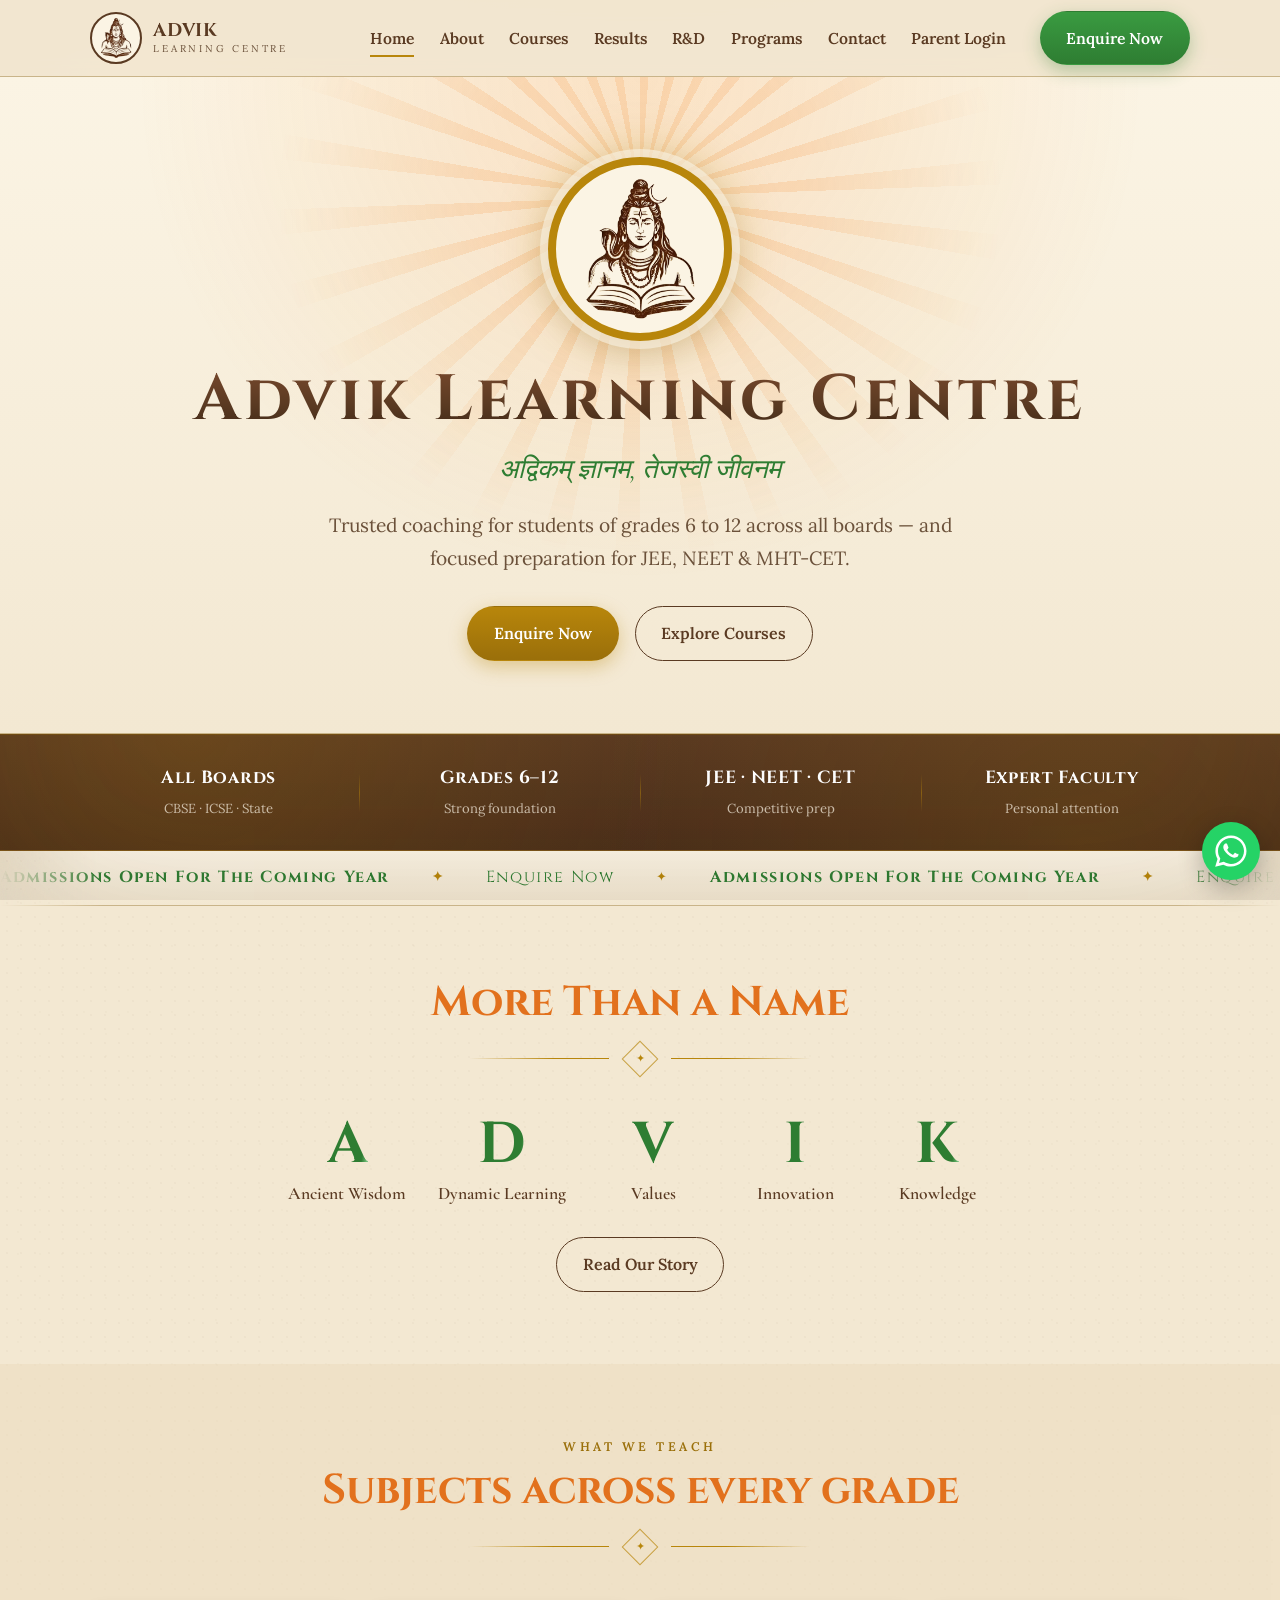
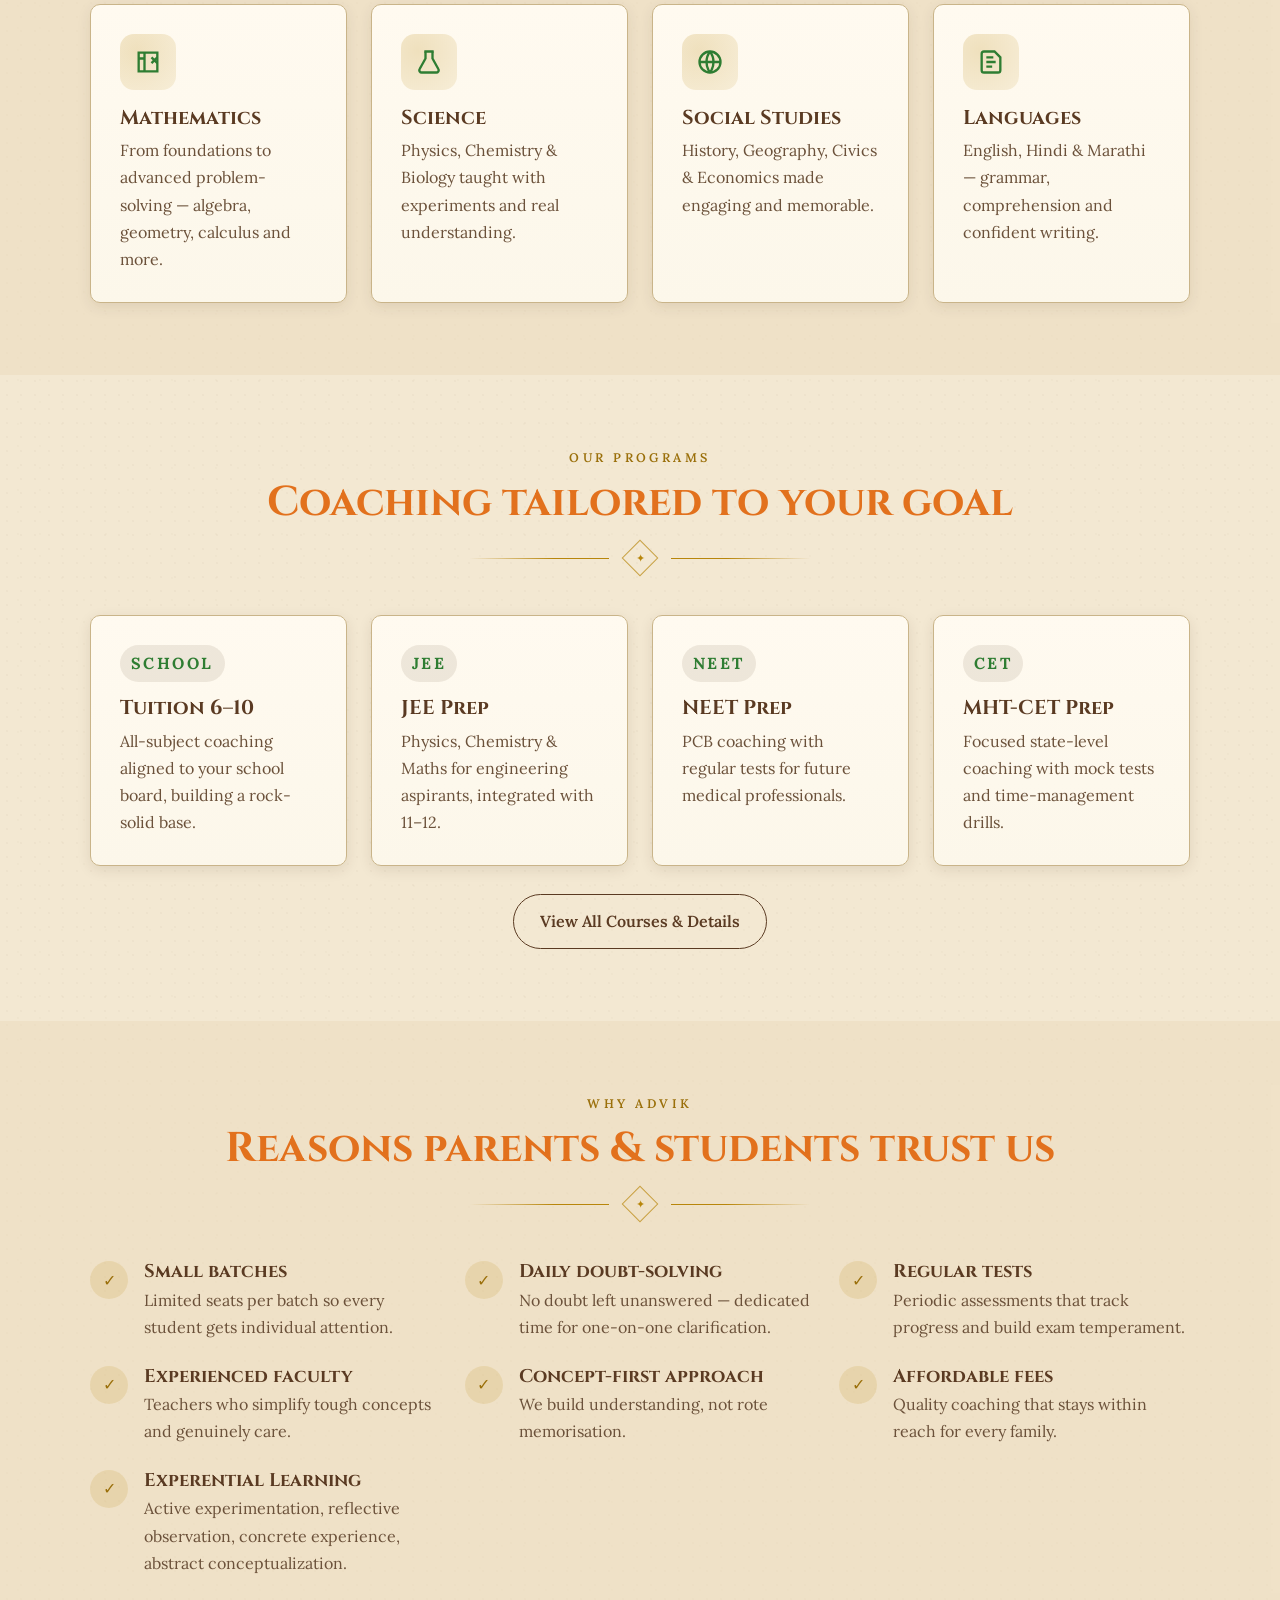
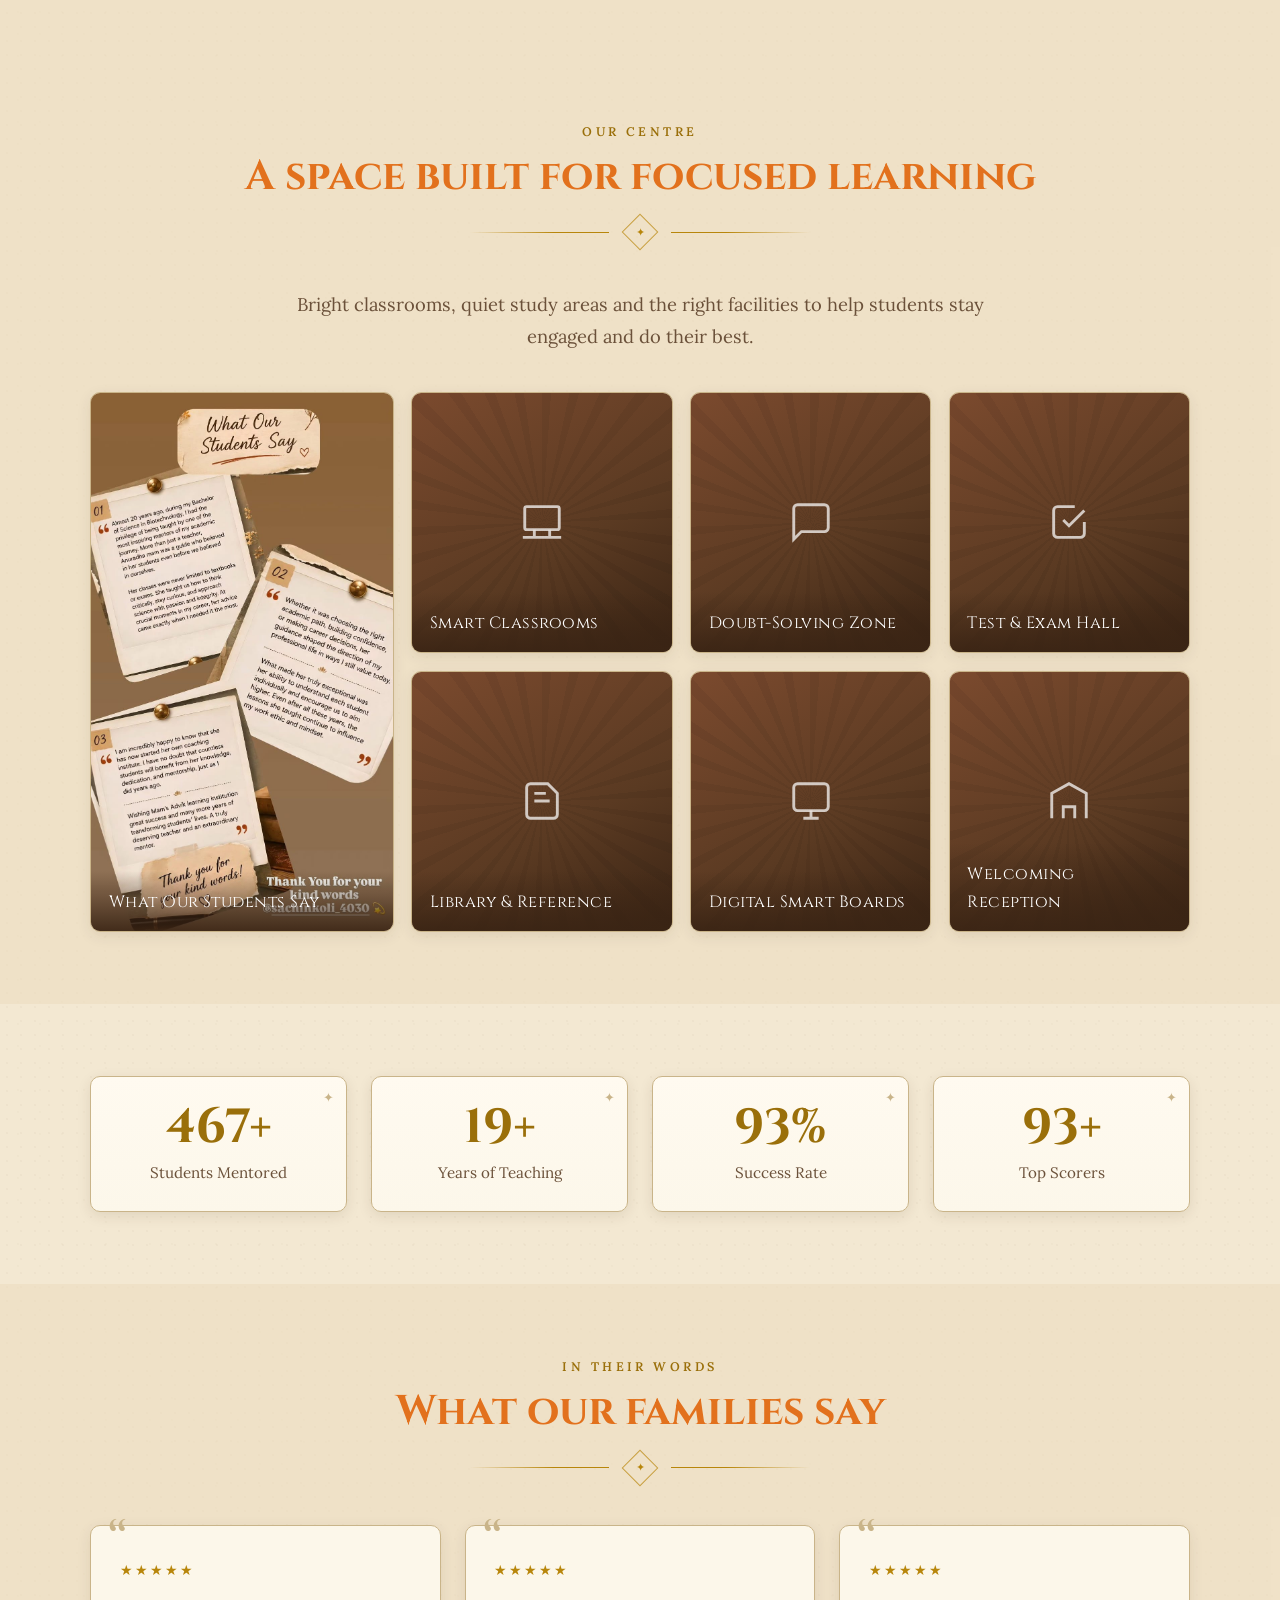
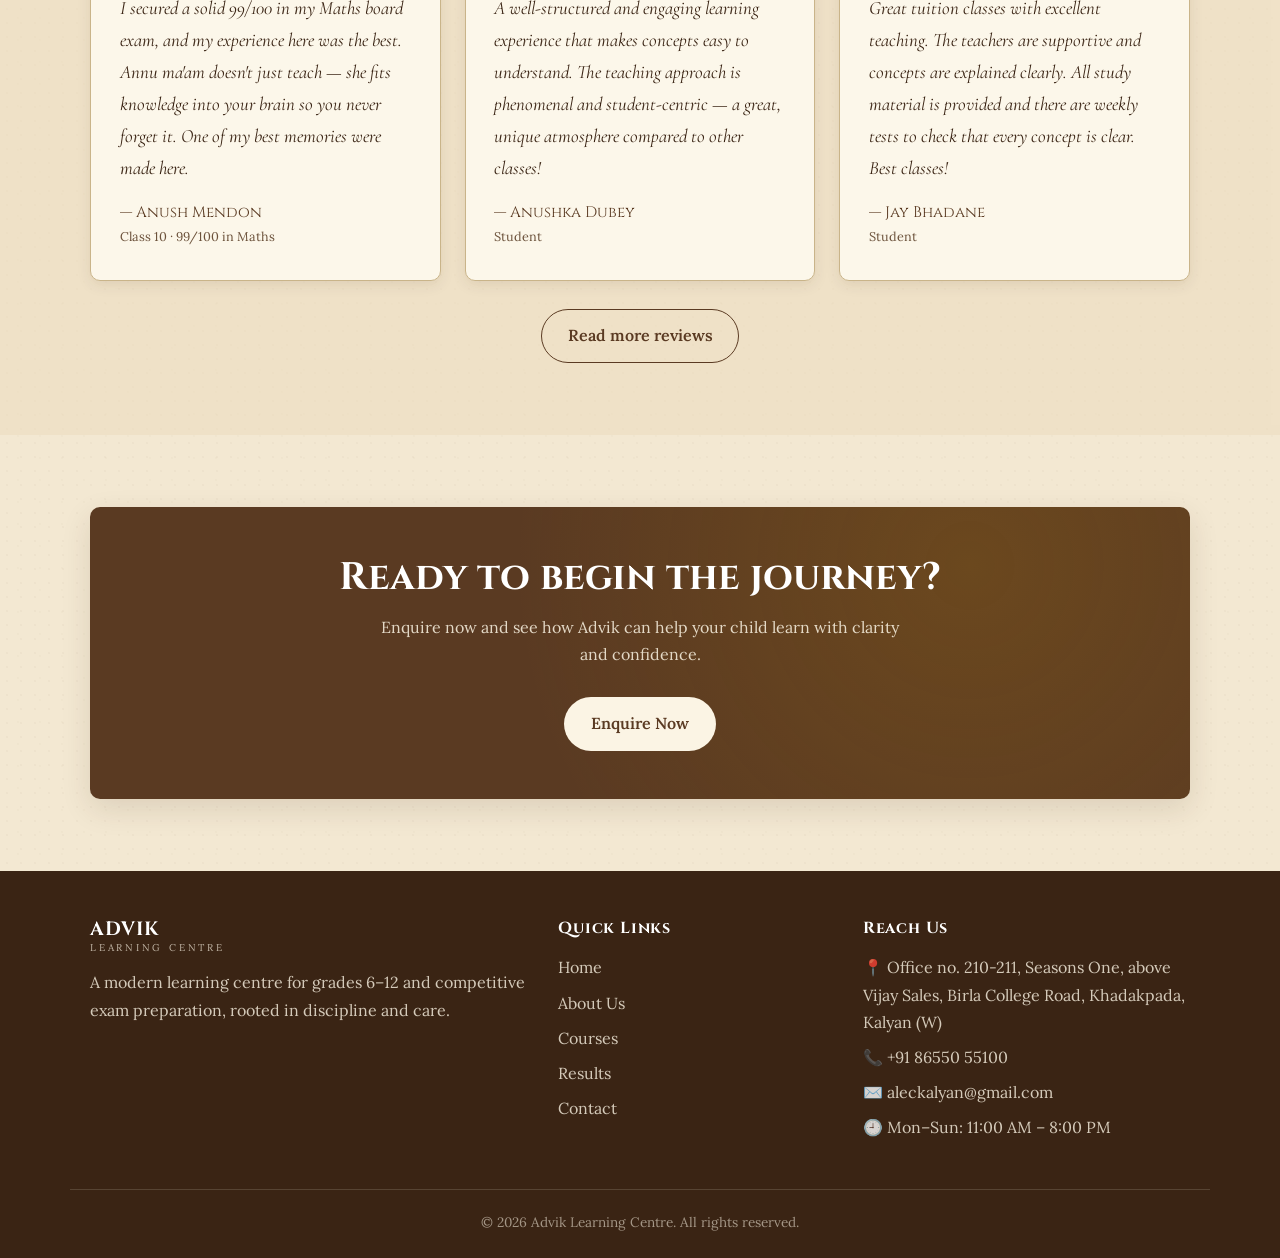
==== index.html @ 46c5c748 "Home gallery: 9:16 student card + two squares; single-column square stack on mobile" ====
<!DOCTYPE html>
<html lang="en">
<head>
  <meta charset="UTF-8" />
  <meta name="viewport" content="width=device-width, initial-scale=1.0" />
  <title>Advik Learning Centre — Coaching for 6th–12th, JEE, NEET &amp; CET | Kalyan West</title>
  <meta name="description" content="Advik Learning Centre, Khadakpada, Kalyan West — expert coaching for grades 6 to 12 across all boards in Maths, Science, SST &amp; Languages, plus JEE, NEET and MHT-CET preparation." />
  <meta name="theme-color" content="#3a2414" />

  <!-- Open Graph -->
  <meta property="og:title" content="Advik Learning Centre — Kalyan West" />
  <meta property="og:description" content="Coaching for 6th–12th (all boards) and JEE | NEET | CET in Khadakpada, Kalyan West." />
  <meta property="og:type" content="website" />
  <meta property="og:image" content="assets/advik-logo.png" />

  <link rel="icon" href="assets/advik-logo.png" />
  <link rel="preconnect" href="https://fonts.googleapis.com" />
  <link rel="preconnect" href="https://fonts.gstatic.com" crossorigin />
  <link href="https://fonts.googleapis.com/css2?family=Cinzel:wght@500;600;700&family=Cormorant+Garamond:ital,wght@0,500;0,600;1,500&family=Lora:ital,wght@0,400;0,500;0,600;1,400&display=swap" rel="stylesheet" />
  <link rel="stylesheet" href="css/styles.css" />
</head>
<body>

  <!-- ============ Header ============ -->
  <header class="site-header">
    <div class="container nav">
      <a class="brand" href="index.html">
        <img src="assets/advik-logo.png" alt="Advik Learning Centre logo" />
        <span class="brand-text">
          <strong>ADVIK</strong>
          <small>Learning Centre</small>
        </span>
      </a>
      <button class="nav-toggle" aria-label="Toggle menu" aria-expanded="false">
        <svg viewBox="0 0 24 24" fill="none" stroke="currentColor" stroke-width="2"><path d="M3 6h18M3 12h18M3 18h18"/></svg>
      </button>
      <nav class="nav-links">
        <a href="index.html" class="active">Home</a>
        <a href="about.html">About</a>
        <a href="courses.html">Courses</a>
        <a href="results.html">Results</a>
        <a href="rnd.html">R&amp;D</a>
        <a href="programs.html">Programs</a>
        <a href="contact.html">Contact</a>
        <a href="parent-login.html">Parent Login</a>
        <a class="btn btn--primary nav-cta" href="contact.html">Enquire Now</a>
      </nav>
    </div>
  </header>

  <!-- ============ Hero ============ -->
  <section class="hero">
    <div class="container">
      <img class="hero-logo" src="assets/advik-logo.png" alt="Advik Learning Centre" />
      <h1>Advik Learning Centre</h1>
      <p class="sanskrit">अद्विकम् ज्ञानम, तेजस्वी जीवनम</p>
      <p class="tagline">Trusted coaching for students of grades 6 to 12 across all boards — and focused preparation for JEE, NEET &amp; MHT-CET.</p>
      <div class="hero-actions">
        <a class="btn btn--primary" href="https://wa.me/+918655055100">Enquire Now</a>
        <a class="btn btn--ghost" href="courses.html">Explore Courses</a>
      </div>
    </div>
  </section>

  <!-- ============ Highlights bar ============ -->
  <div class="highlights">
    <div class="container">
      <div class="highlight"><strong>All Boards</strong><small>CBSE · ICSE · State</small></div>
      <div class="highlight"><strong>Grades 6–12</strong><small>Strong foundation</small></div>
      <div class="highlight"><strong>JEE · NEET · CET</strong><small>Competitive prep</small></div>
      <div class="highlight"><strong>Expert Faculty</strong><small>Personal attention</small></div>
    </div>
  </div>

  <!-- ============ Offerings ribbon ============ -->
  <a class="marquee-link" href="https://wa.me/918655055100" target="_blank" rel="noopener" aria-label="Admissions open for the coming year — enquire on WhatsApp">
  <div class="marquee" aria-hidden="true">
    <div class="marquee-track">
      <span style="color: #2e7d32; font-weight: 700;">Admissions Open For The Coming Year</span><span style="color: #2e7d32;">Enquire Now</span>
      <span style="color: #2e7d32; font-weight: 700;">Admissions Open For The Coming Year</span><span style="color: #2e7d32;">Enquire Now</span>
      <span style="color: #2e7d32; font-weight: 700;">Admissions Open For The Coming Year</span><span style="color: #2e7d32;">Enquire Now</span>
      <span style="color: #2e7d32; font-weight: 700;">Admissions Open For The Coming Year</span><span style="color: #2e7d32;">Enquire Now</span>

    </div>
  </div>
  </a>

  <!-- ============ About snippet ============ -->
  <section class="section">
    <div class="container" style="max-width: 820px; text-align:center;">
      <!-- <span class="section-kicker">More Than a Name</span> -->
      <h2 class="section-title">More Than a Name</h2>
      <div class="ornament"><span>✦</span></div>
      <div class="advik-acronym">
        <div class="advik-item"><span class="advik-letter">A</span><span class="advik-word">Ancient Wisdom</span></div>
        <div class="advik-item"><span class="advik-letter">D</span><span class="advik-word">Dynamic Learning</span></div>
        <div class="advik-item"><span class="advik-letter">V</span><span class="advik-word">Values</span></div>
        <div class="advik-item"><span class="advik-letter">I</span><span class="advik-word">Innovation</span></div>
        <div class="advik-item"><span class="advik-letter">K</span><span class="advik-word">Knowledge</span></div>
      </div>
      <div class="mt-3"><a class="btn btn--ghost" href="about.html">Read Our Story</a></div>
    </div>
  </section>

  <!-- ============ Subjects ============ -->
  <section class="section section--tint">
    <div class="container">
      <span class="section-kicker">What We Teach</span>
      <h2 class="section-title">Subjects across every grade</h2>
      <div class="ornament"><span>✦</span></div>
      <div class="grid grid-4">
        <div class="card">
          <div class="icon"><svg viewBox="0 0 24 24" fill="none" stroke="currentColor" stroke-width="2"><path d="M4 4h16v16H4z"/><path d="M9 4v16M4 9h5M15 8l5 5M15 13l5-5"/></svg></div>
          <h3>Mathematics</h3>
          <p>From foundations to advanced problem-solving — algebra, geometry, calculus and more.</p>
        </div>
        <div class="card">
          <div class="icon"><svg viewBox="0 0 24 24" fill="none" stroke="currentColor" stroke-width="2"><path d="M9 3v6l-5 9a2 2 0 0 0 2 3h12a2 2 0 0 0 2-3l-5-9V3"/><path d="M8 3h8"/></svg></div>
          <h3>Science</h3>
          <p>Physics, Chemistry &amp; Biology taught with experiments and real understanding.</p>
        </div>
        <div class="card">
          <div class="icon"><svg viewBox="0 0 24 24" fill="none" stroke="currentColor" stroke-width="2"><circle cx="12" cy="12" r="9"/><path d="M3 12h18M12 3a15 15 0 0 1 0 18M12 3a15 15 0 0 0 0 18"/></svg></div>
          <h3>Social Studies</h3>
          <p>History, Geography, Civics &amp; Economics made engaging and memorable.</p>
        </div>
        <div class="card">
          <div class="icon"><svg viewBox="0 0 24 24" fill="none" stroke="currentColor" stroke-width="2"><path d="M4 19V5a2 2 0 0 1 2-2h9l5 5v11a2 2 0 0 1-2 2H6a2 2 0 0 1-2-2z"/><path d="M8 8h6M8 12h8M8 16h5"/></svg></div>
          <h3>Languages</h3>
          <p>English, Hindi &amp; Marathi — grammar, comprehension and confident writing.</p>
        </div>
      </div>
    </div>
  </section>

  <!-- ============ Programs ============ -->
  <section class="section">
    <div class="container">
      <span class="section-kicker">Our Programs</span>
      <h2 class="section-title">Coaching tailored to your goal</h2>
      <div class="ornament"><span>✦</span></div>
      <div class="grid grid-4">
        <div class="card course-card">
          <span class="tag">School</span>
          <h3>Tuition 6–10</h3>
          <p>All-subject coaching aligned to your school board, building a rock-solid base.</p>
        </div>
        <div class="card course-card">
          <span class="tag">JEE</span>
          <h3>JEE Prep</h3>
          <p>Physics, Chemistry &amp; Maths for engineering aspirants, integrated with 11–12.</p>
        </div>
        <div class="card course-card">
          <span class="tag">NEET</span>
          <h3>NEET Prep</h3>
          <p>PCB coaching with regular tests for future medical professionals.</p>
        </div>
        <div class="card course-card">
          <span class="tag">CET</span>
          <h3>MHT-CET Prep</h3>
          <p>Focused state-level coaching with mock tests and time-management drills.</p>
        </div>
      </div>
      <div class="text-center mt-3"><a class="btn btn--ghost" href="courses.html">View All Courses &amp; Details</a></div>
    </div>
  </section>

  <!-- ============ Why choose us ============ -->
  <section class="section section--tint">
    <div class="container">
      <span class="section-kicker">Why Advik</span>
      <h2 class="section-title">Reasons parents &amp; students trust us</h2>
      <div class="ornament"><span>✦</span></div>
      <div class="grid grid-3">
        <div class="feature">
          <span class="tick">✓</span>
          <div><h3>Small batches</h3><p>Limited seats per batch so every student gets individual attention.</p></div>
        </div>
        <div class="feature">
          <span class="tick">✓</span>
          <div><h3>Daily doubt-solving</h3><p>No doubt left unanswered — dedicated time for one-on-one clarification.</p></div>
        </div>
        <div class="feature">
          <span class="tick">✓</span>
          <div><h3>Regular tests</h3><p>Periodic assessments that track progress and build exam temperament.</p></div>
        </div>
        <div class="feature">
          <span class="tick">✓</span>
          <div><h3>Experienced faculty</h3><p>Teachers who simplify tough concepts and genuinely care.</p></div>
        </div>
        <div class="feature">
          <span class="tick">✓</span>
          <div><h3>Concept-first approach</h3><p>We build understanding, not rote memorisation.</p></div>
        </div>
        <div class="feature">
          <span class="tick">✓</span>
          <div><h3>Affordable fees</h3><p>Quality coaching that stays within reach for every family.</p></div>
        </div>
        <div class="feature">
          <span class="tick">✓</span>
          <div><h3>Experential Learning</h3><p>Active experimentation, reflective observation, concrete experience, abstract conceptualization.</p></div>
        </div>
      </div>
    </div>
  </section>


  <!-- ============ Facilities gallery ============ -->
  <section class="section section--tint">
    <div class="container">
      <span class="section-kicker">Our Centre</span>
      <h2 class="section-title">A space built for focused learning</h2>
      <div class="ornament"><span>✦</span></div>
      <p class="lead text-center" style="max-width:720px; margin:0 auto 2.5rem;">Bright classrooms, quiet study areas and the right facilities to help students stay engaged and do their best.</p>

      <div class="gallery">
        <div class="gallery-item gallery-feature">
          <img src="assets/studentsays.jpeg" alt="What our students say about Advik Learning Centre" />
          <span class="gallery-cap">What Our Students Say</span>
        </div>
        <div class="gallery-item gallery-square">
          <div class="gallery-ph"><svg viewBox="0 0 24 24" fill="none" stroke="currentColor" stroke-width="1.5"><rect x="3" y="4" width="18" height="12" rx="1"/><path d="M2 20h20M8 16v4M16 16v4"/></svg></div>
          <span class="gallery-cap">Smart Classrooms</span>
        </div>
        <div class="gallery-item gallery-square">
          <div class="gallery-ph"><svg viewBox="0 0 24 24" fill="none" stroke="currentColor" stroke-width="1.5"><path d="M4 19V5a2 2 0 0 1 2-2h9l5 5v11a2 2 0 0 1-2 2H6a2 2 0 0 1-2-2z"/><path d="M8 8h6M8 12h8"/></svg></div>
          <span class="gallery-cap">Library &amp; Reference</span>
        </div>
        <div class="gallery-rest">
          <div class="gallery-item">
            <div class="gallery-ph"><svg viewBox="0 0 24 24" fill="none" stroke="currentColor" stroke-width="1.5"><path d="M21 15a2 2 0 0 1-2 2H7l-4 4V5a2 2 0 0 1 2-2h14a2 2 0 0 1 2 2z"/></svg></div>
            <span class="gallery-cap">Doubt-Solving Zone</span>
          </div>
          <div class="gallery-item">
            <div class="gallery-ph"><svg viewBox="0 0 24 24" fill="none" stroke="currentColor" stroke-width="1.5"><path d="M9 11l3 3 8-8"/><path d="M20 12v6a2 2 0 0 1-2 2H6a2 2 0 0 1-2-2V6a2 2 0 0 1 2-2h9"/></svg></div>
            <span class="gallery-cap">Test &amp; Exam Hall</span>
          </div>
          <div class="gallery-item">
            <div class="gallery-ph"><svg viewBox="0 0 24 24" fill="none" stroke="currentColor" stroke-width="1.5"><rect x="3" y="3" width="18" height="14" rx="2"/><path d="M8 21h8M12 17v4"/></svg></div>
            <span class="gallery-cap">Digital Smart Boards</span>
          </div>
          <div class="gallery-item">
            <div class="gallery-ph"><svg viewBox="0 0 24 24" fill="none" stroke="currentColor" stroke-width="1.5"><path d="M3 21V8l9-5 9 5v13"/><path d="M9 21v-6h6v6"/></svg></div>
            <span class="gallery-cap">Welcoming Reception</span>
          </div>
        </div>
      </div>
    </div>
  </section>

  <!-- ============ Stats ============ -->
  <section class="section">
    <div class="container">
      <div class="stats">
        <div class="stat"><div class="num" data-count="500" data-suffix="+">0</div><div class="label">Students Mentored</div></div>
        <div class="stat"><div class="num" data-count="20" data-suffix="+">0</div><div class="label">Years of Teaching</div></div>
        <div class="stat"><div class="num" data-count="100" data-suffix="%">0</div><div class="label">Success Rate</div></div>
        <div class="stat"><div class="num" data-count="100" data-suffix="+">0</div><div class="label">Top Scorers</div></div>
      </div>
    </div>
  </section>

  <!-- ============ Testimonials ============ -->
  <section class="section section--tint">
    <div class="container">
      <span class="section-kicker">In Their Words</span>
      <h2 class="section-title">What our families say</h2>
      <div class="ornament"><span>✦</span></div>
      <div class="grid grid-3">
        <div class="quote">
          <div class="stars">★★★★★</div>
          <p>I secured a solid 99/100 in my Maths board exam, and my experience here was the best. Annu ma'am doesn't just teach — she fits knowledge into your brain so you never forget it. One of my best memories were made here.</p>
          <div class="author">— Anush Mendon<small>Class 10 · 99/100 in Maths</small></div>
        </div>
        <div class="quote">
          <div class="stars">★★★★★</div>
          <p>A well-structured and engaging learning experience that makes concepts easy to understand. The teaching approach is phenomenal and student-centric — a great, unique atmosphere compared to other classes!</p>
          <div class="author">— Anushka Dubey<small>Student</small></div>
        </div>
        <div class="quote">
          <div class="stars">★★★★★</div>
          <p>Great tuition classes with excellent teaching. The teachers are supportive and concepts are explained clearly. All study material is provided and there are weekly tests to check that every concept is clear. Best classes!</p>
          <div class="author">— Jay Bhadane<small>Student</small></div>
        </div>
      </div>
      <div class="text-center mt-3"><a class="btn btn--ghost" href="results.html">Read more reviews</a></div>
    </div>
  </section>

  <!-- ============ CTA band ============ -->
  <section class="section">
    <div class="container">
      <div class="cta-band">
        <h2>Ready to begin the journey?</h2>
        <p>Enquire now and see how Advik can help your child learn with clarity and confidence.</p>
        <a class="btn btn--light" href="contact.html">Enquire Now</a>
      </div>
    </div>
  </section>

  <!-- ============ Footer ============ -->
  <footer class="site-footer">
    <div class="container footer-grid">
      <div>
        <div class="footer-brand">
          <strong>ADVIK</strong>
          <small>Learning Centre</small>
        </div>
        <p>A modern learning centre for grades 6–12 and competitive exam preparation, rooted in discipline and care.</p>
      </div>
      <div>
        <h4>Quick Links</h4>
        <ul class="footer-links">
          <li><a href="index.html">Home</a></li>
          <li><a href="about.html">About Us</a></li>
          <li><a href="courses.html">Courses</a></li>
          <li><a href="results.html">Results</a></li>
          <li><a href="contact.html">Contact</a></li>
        </ul>
      </div>
      <div>
        <h4>Reach Us</h4>
        <ul class="footer-links">
          <li>📍 Office no. 210-211, Seasons One, above Vijay Sales, Birla College Road, Khadakpada, Kalyan (W)</li>
          <li>📞 <a href="tel:+918655055100">+91 86550 55100</a></li>
          <li>✉️ <a href="mailto:aleckalyan@gmail.com">aleckalyan@gmail.com</a></li>
          <li>🕘 Mon–Sun: 11:00 AM – 8:00 PM</li>
        </ul>
      </div>
    </div>
    <div class="container footer-bottom">
      © <span data-year>2026</span> Advik Learning Centre. All rights reserved.
    </div>
  </footer>

  <!-- Floating WhatsApp -->
  <a class="wa-float" href="https://wa.me/918655055100" target="_blank" rel="noopener" aria-label="Chat on WhatsApp">
    <svg viewBox="0 0 32 32" fill="currentColor"><path d="M16 .4C7.4.4.4 7.4.4 16c0 2.8.7 5.5 2.1 7.9L.2 31.8l8.1-2.1c2.3 1.3 4.9 1.9 7.6 1.9 8.6 0 15.6-7 15.6-15.6S24.6.4 16 .4zm0 28.5c-2.4 0-4.7-.6-6.7-1.8l-.5-.3-4.8 1.3 1.3-4.7-.3-.5c-1.3-2.1-2-4.5-2-7 0-7.2 5.9-13 13-13s13 5.9 13 13-5.8 13-13 13zm7.1-9.7c-.4-.2-2.3-1.1-2.6-1.3-.4-.1-.6-.2-.9.2-.3.4-1 1.3-1.2 1.5-.2.2-.4.3-.8.1-.4-.2-1.6-.6-3.1-1.9-1.1-1-1.9-2.3-2.2-2.7-.2-.4 0-.6.2-.8.2-.2.4-.4.5-.7.2-.2.2-.4.4-.6.1-.3 0-.5 0-.7-.1-.2-.9-2.2-1.2-3-.3-.8-.6-.7-.9-.7h-.7c-.2 0-.6.1-1 .5-.3.4-1.3 1.3-1.3 3.1s1.3 3.6 1.5 3.9c.2.2 2.6 4 6.4 5.6.9.4 1.6.6 2.1.8.9.3 1.7.2 2.3.1.7-.1 2.3-.9 2.6-1.8.3-.9.3-1.6.2-1.8-.1-.1-.3-.2-.7-.4z"/></svg>
  </a>

  <script src="js/main.js"></script>
</body>
</html>
---- css/styles.css ----
/* ============================================================
   Advik Learning Centre — Design System
   Vintage / scholarly aesthetic: parchment, sepia ink, gold.
   ============================================================ */

/* ---------- Design tokens ---------- */
:root {
  /* Palette (from the logo) */
  --parchment:      #f3e8d2;
  --parchment-deep: #ead9bb;
  --paper:          #fbf4e4;
  --ink:            #3a2414;   /* espresso text */
  --sepia:          #5a3a22;   /* primary brown  */
  --coffee:         #7b4a2e;   /* heading brown  */
  --gold:           #b8860b;   /* burnt gold CTA */
  --gold-deep:      #9a6f0a;
  --kesari:         #e2711d;   /* saffron headings */
  --muted:          #6b513a;
  --line:           #c9b489;   /* hairline borders */
  --cream-card:     #fcf7ea;

  /* Type */
  --font-display: "Cinzel", Georgia, serif;
  --font-head:    "Cormorant Garamond", Georgia, serif;
  --font-body:    "Lora", Georgia, serif;

  /* Layout */
  --maxw: 1140px;
  --radius: 10px;
  --shadow: 0 10px 30px rgba(58, 36, 20, 0.12);
  --shadow-sm: 0 4px 14px rgba(58, 36, 20, 0.10);
}

/* ---------- Reset ---------- */
*, *::before, *::after { box-sizing: border-box; }
* { margin: 0; }
html { scroll-behavior: smooth; }
body {
  font-family: var(--font-body);
  color: var(--ink);
  line-height: 1.7;
  background-color: var(--parchment);
  /* layered: fibrous paper noise + faint dot grain + warm vignette */
  background-image:
    url("data:image/svg+xml,%3Csvg xmlns='http://www.w3.org/2000/svg' width='140' height='140'%3E%3Cfilter id='n'%3E%3CfeTurbulence type='fractalNoise' baseFrequency='0.85' numOctaves='2' stitchTiles='stitch'/%3E%3C/filter%3E%3Crect width='100%25' height='100%25' filter='url(%23n)' opacity='0.05'/%3E%3C/svg%3E"),
    radial-gradient(rgba(123, 74, 46, 0.035) 1px, transparent 1px),
    radial-gradient(rgba(123, 74, 46, 0.022) 1px, transparent 1px),
    radial-gradient(circle at 50% -10%, rgba(184,134,11,0.10), transparent 60%);
  background-size: 140px 140px, 14px 14px, 22px 22px, 100% 900px;
  background-position: 0 0, 0 0, 7px 11px, center top;
  background-attachment: fixed, scroll, scroll, fixed;
  -webkit-font-smoothing: antialiased;
}
/* subtle edge vignette for an aged-paper feel */
body::after {
  content: ""; position: fixed; inset: 0; pointer-events: none; z-index: 1;
  box-shadow: inset 0 0 180px rgba(58, 36, 20, 0.13);
}
.site-header, main, section, footer { position: relative; z-index: 2; }
img { max-width: 100%; display: block; }
a { color: var(--coffee); text-decoration: none; }
a:hover { color: var(--gold-deep); }
ul { padding: 0; list-style: none; }

/* ---------- Typography ---------- */
h1, h2, h3, h4 { font-family: var(--font-display); color: var(--sepia); line-height: 1.18; font-weight: 700; }
h2 { color: var(--kesari); }
.section-title { font-size: clamp(1.7rem, 3.5vw, 2.6rem); text-align: center; }
.section-kicker {
  display: block; text-align: center; font-family: var(--font-body);
  text-transform: uppercase; letter-spacing: 0.28em; font-size: 0.78rem;
  color: var(--gold-deep); margin-bottom: 0.6rem; font-weight: 600;
}
.lead { font-size: 1.15rem; color: var(--muted); }

/* ---------- Layout helpers ---------- */
.container { width: 100%; max-width: var(--maxw); margin: 0 auto; padding: 0 1.25rem; }
.section { padding: 4.5rem 0; }
.section--tint { background: rgba(234, 217, 187, 0.45); }
.text-center { text-align: center; }
.mt-1 { margin-top: .5rem; } .mt-2 { margin-top: 1rem; } .mt-3 { margin-top: 1.75rem; }

/* Ornamental divider — diamond flourish flanked by tapering rules */
.ornament {
  display: flex; align-items: center; justify-content: center; gap: 0.9rem;
  color: var(--gold); margin: 0.9rem auto 2.5rem; max-width: 340px;
}
.ornament::before, .ornament::after {
  content: ""; height: 1px; flex: 1;
  background: linear-gradient(90deg, transparent, var(--gold) 60%, var(--gold));
}
.ornament::after { background: linear-gradient(90deg, var(--gold), var(--gold) 40%, transparent); }
.ornament span {
  font-size: 0.7rem; position: relative; width: 34px; height: 34px;
  display: grid; place-items: center; color: var(--gold);
}
/* diamond outline behind the glyph */
.ornament span::before {
  content: ""; position: absolute; inset: 4px; transform: rotate(45deg);
  border: 1px solid var(--gold); opacity: 0.7;
}

/* Vision statement — large pull-quote with a saffron opening mark */
.vision-quote {
  font-family: var(--font-head); font-style: italic;
  font-size: clamp(1.3rem, 3vw, 1.9rem); line-height: 1.55;
  color: var(--sepia); text-align: center; max-width: 800px;
  margin: 0 auto; padding: 0 1rem; position: relative;
}
.vision-quote::before {
  content: "\201C"; display: block; font-family: var(--font-display);
  font-size: 4rem; line-height: 0.6; color: var(--kesari); margin-bottom: 0.4rem;
}

/* Mission list — saffron-marked points */
.mission-list { max-width: 780px; margin: 0 auto; display: grid; gap: 1rem; }
.mission-list li { position: relative; padding-left: 2rem; line-height: 1.7; color: var(--ink); }
.mission-list li::before {
  content: "✦"; position: absolute; left: 0; top: 0.15em; color: var(--kesari); font-size: 0.95rem;
}
.mission-list strong { color: var(--sepia); }

/* Founder — photo + bio */
.founder {
  display: grid; grid-template-columns: 300px 1fr; gap: 2.5rem;
  align-items: start; max-width: 1000px; margin: 0 auto;
}
.founder-photo { text-align: center; position: sticky; top: 96px; }
.founder-photo img {
  width: 100%; aspect-ratio: 3 / 4; object-fit: cover; background: var(--cream-card);
  border-radius: var(--radius); border: 1px solid var(--line); box-shadow: var(--shadow);
}
.founder-name { margin-top: 0.9rem; display: flex; flex-direction: column; gap: 2px; }
.founder-name strong { font-family: var(--font-display); color: var(--sepia); font-size: 1.15rem; }
.founder-name span { color: var(--gold-deep); font-size: 0.85rem; letter-spacing: 0.03em; }
.founder-bio p { color: var(--ink); }
/* at-a-glance credential chips */
.founder-creds { display: flex; flex-wrap: wrap; gap: 0.6rem; margin: 0 0 1.6rem; padding: 0; list-style: none; }
.founder-creds li {
  display: inline-flex; align-items: center; gap: 0.45rem;
  background: var(--cream-card); border: 1px solid var(--line); border-radius: 50px;
  padding: 0.4rem 0.9rem; font-size: 0.85rem; font-weight: 600; color: var(--sepia); box-shadow: var(--shadow-sm);
}
.founder-creds li::before { content: "✦"; color: var(--kesari); font-size: 0.72rem; }
/* decorative drop-cap on the opening paragraph */
.founder-bio p:first-of-type::first-letter {
  float: left; font-family: var(--font-display); font-weight: 700; color: var(--kesari);
  font-size: 3.4rem; line-height: 0.8; padding: 0.1rem 0.6rem 0 0;
}
@media (max-width: 760px) {
  .founder { grid-template-columns: 1fr; gap: 1.5rem; }
  .founder-photo { position: static; }
  .founder-photo img { max-width: 280px; margin: 0 auto; }
}

/* Core values — grid of cards */
.values-grid {
  display: grid; grid-template-columns: repeat(4, 1fr); gap: 1rem;
  max-width: 980px; margin: 0 auto;
}
.value-item {
  display: flex; align-items: center; gap: 0.6rem;
  background: var(--cream-card); border: 1px solid var(--line); border-radius: var(--radius);
  padding: 1rem 1.1rem; box-shadow: var(--shadow-sm);
  font-family: var(--font-display); font-weight: 600; color: var(--sepia); line-height: 1.3;
}
.value-icon { width: 26px; height: 26px; color: #2e7d32; flex-shrink: 0; }

/* R&D — stacked research cards */
.rnd-list { max-width: 880px; margin: 0 auto; display: grid; gap: 1.25rem; }
.rnd-card { display: flex; align-items: center; justify-content: space-between; gap: 1.5rem; }
.rnd-card .rnd-info h3 { margin-bottom: 0.4rem; }
.rnd-card .rnd-info p { color: var(--muted); margin: 0; }
.rnd-card .btn { flex-shrink: 0; }
@media (max-width: 620px) {
  .rnd-card { flex-direction: column; align-items: flex-start; }
  .rnd-card .btn { width: 100%; justify-content: center; }
}

/* Coming soon */
.coming-soon { text-align: center; padding: 3rem 0 1rem; }
.coming-soon .cs-badge {
  display: inline-block; font-family: var(--font-body); text-transform: uppercase; letter-spacing: 0.28em;
  font-size: 0.78rem; font-weight: 600; color: var(--gold-deep); background: var(--cream-card);
  border: 1px solid var(--line); border-radius: 50px; padding: 0.5rem 1.2rem; margin-bottom: 1.5rem;
}

/* A.D.V.I.K. acronym row */
.advik-acronym { display: flex; flex-wrap: wrap; justify-content: center; gap: 1.4rem 2rem; margin: 0 auto; }
.advik-item { display: flex; flex-direction: column; align-items: center; gap: 0.35rem; min-width: 110px; }
.advik-letter {
  font-family: var(--font-display); font-size: 3.6rem; font-weight: 700; line-height: 1;
  background: linear-gradient(100deg, #2e7d32 42%, #8fd99a 50%, #2e7d32 58%);
  background-size: 220% auto;
  -webkit-background-clip: text; background-clip: text;
  -webkit-text-fill-color: transparent; color: transparent;
  animation: shimmer 1.6s linear infinite;
}
@keyframes shimmer { to { background-position: -220% center; } }
.advik-word { font-family: var(--font-head); font-size: 1.1rem; font-weight: 600; color: var(--sepia); }
@media (max-width: 560px) {
  .advik-acronym { flex-direction: column; align-items: flex-start; gap: 0.9rem; max-width: 260px; }
  .advik-item { flex-direction: row; align-items: center; gap: 0.9rem; min-width: 0; }
  .advik-letter { font-size: 2.6rem; width: 1.3em; text-align: center; }
}
@media (max-width: 860px) { .values-grid { grid-template-columns: repeat(2, 1fr); } }
@media (max-width: 480px) { .values-grid { grid-template-columns: 1fr; } }

/* ---------- Buttons ---------- */
.btn {
  display: inline-flex; align-items: center; gap: 0.5rem;
  font-family: var(--font-body); font-weight: 600; font-size: 1rem;
  padding: 0.8rem 1.6rem; border-radius: 50px; cursor: pointer;
  border: 1.5px solid transparent; transition: all 0.2s ease; text-align: center;
}
.btn { position: relative; overflow: hidden; }
/* shine sweep on hover */
.btn::after {
  content: ""; position: absolute; top: 0; left: -120%; width: 60%; height: 100%;
  background: linear-gradient(100deg, transparent, rgba(255,255,255,0.4), transparent);
  transform: skewX(-20deg); transition: left 0.6s ease;
}
.btn:hover::after { left: 140%; }
.btn--primary {
  background: linear-gradient(180deg, var(--gold), var(--gold-deep)); color: #fff;
  box-shadow: 0 6px 18px rgba(184,134,11,0.35);
}
.btn--primary:hover { color: #fff; transform: translateY(-2px); box-shadow: 0 10px 26px rgba(184,134,11,0.45); }
.btn--ghost { background: transparent; color: var(--sepia); border-color: var(--sepia); }
.btn--ghost:hover { background: var(--sepia); color: var(--paper); }
.btn--light { background: var(--paper); color: var(--sepia); }
.btn--light:hover { background: #fff; transform: translateY(-2px); }

/* ============================================================
   Header / Navbar
   ============================================================ */
.site-header {
  position: sticky; top: 0; z-index: 50;
  background: rgba(243, 232, 210, 0.92);
  backdrop-filter: blur(8px);
  border-bottom: 1px solid var(--line);
}
.nav {
  display: flex; align-items: center; justify-content: space-between;
  height: 76px;
}
.brand { display: flex; align-items: center; gap: 0.7rem; }
.brand img { height: 52px; width: 52px; border-radius: 50%; border: 2px solid var(--sepia); padding: 3px; background: var(--paper); object-fit: cover; }
.brand-text { display: flex; flex-direction: column; line-height: 1; }
.brand-text strong { font-family: var(--font-display); font-size: 1.15rem; color: var(--sepia); letter-spacing: 0.04em; }
.brand-text small { font-size: 0.62rem; letter-spacing: 0.28em; text-transform: uppercase; color: var(--muted); margin-top: 3px; }

.nav-links { display: flex; align-items: center; gap: 1.6rem; }
.nav-links a { font-weight: 600; color: var(--sepia); font-size: 0.98rem; position: relative; }
.nav-links a:not(.nav-cta).active::after,
.nav-links a:not(.nav-cta):hover::after {
  content: ""; position: absolute; left: 0; right: 0; bottom: -6px; height: 2px; background: var(--gold);
}
.nav-links a.nav-cta {
  margin-left: 0.5rem; color: #fff;
  background: linear-gradient(180deg, #3a9b41, #2e7d32);
  box-shadow: 0 6px 18px rgba(46,125,50,0.32);
}
.nav-links a.nav-cta:hover { box-shadow: 0 10px 26px rgba(46,125,50,0.42); }

.nav-toggle {
  display: none; background: none; border: none; cursor: pointer;
  width: 42px; height: 42px; color: var(--sepia);
}
.nav-toggle svg { width: 28px; height: 28px; }

/* ============================================================
   Hero
   ============================================================ */
.hero {
  position: relative; overflow: hidden; text-align: center; padding: 5rem 0 4.5rem;
  background:
    radial-gradient(circle at 50% 0%, rgba(245, 130, 30, 0.16), transparent 55%),
    linear-gradient(180deg, var(--paper), var(--parchment));
  border-bottom: 1px solid var(--line);
}
/* faint rotating sunburst rays behind the hero content */
.hero::before {
  content: ""; position: absolute; top: -260px; left: 50%; width: 760px; height: 760px;
  transform: translateX(-50%); pointer-events: none; opacity: 0.7;
  background:
    repeating-conic-gradient(from 0deg at 50% 50%, rgba(245,130,30,0.22) 0deg 4deg, transparent 4deg 12deg);
  -webkit-mask-image: radial-gradient(circle, #000 30%, transparent 68%);
  mask-image: radial-gradient(circle, #000 30%, transparent 68%);
  animation: spin 90s linear infinite;
}
@keyframes spin { to { transform: translateX(-50%) rotate(360deg); } }
.hero .container { position: relative; z-index: 1; }

.hero-logo {
  width: 184px; height: 184px; margin: 0 auto 1.4rem; border-radius: 50%;
  padding: 10px; background: var(--paper);
  border: 8px solid var(--gold);
  box-shadow: 0 0 0 8px rgba(251,244,228,0.6), 0 0 52px rgba(184,134,11,0.42), var(--shadow);
  object-fit: cover; animation: floaty 6s ease-in-out infinite;
}
@keyframes floaty { 0%,100% { transform: translateY(0); } 50% { transform: translateY(-8px); } }
.hero h1 {
  font-size: clamp(2.2rem, 6vw, 4rem); letter-spacing: 0.06em;
  background: linear-gradient(180deg, var(--coffee), var(--sepia) 55%, var(--ink));
  -webkit-background-clip: text; background-clip: text; color: transparent;
}
.hero .sanskrit { font-family: var(--font-head); font-style: italic; font-size: 1.7rem; color: #2e7d32; margin-top: 0.5rem; }
.hero .tagline { font-size: 1.2rem; color: var(--muted); margin-top: 1rem; max-width: 640px; margin-left: auto; margin-right: auto; }
.hero .hero-meta { display: flex; flex-wrap: wrap; gap: 0.6rem 1.4rem; justify-content: center; margin-top: 1.4rem; color: var(--sepia); font-weight: 600; }
.hero .hero-meta span { display: inline-flex; align-items: center; gap: 0.4rem; }
.hero-actions { display: flex; gap: 1rem; justify-content: center; flex-wrap: wrap; margin-top: 2rem; }

/* Highlights bar */
.highlights {
  background:
    radial-gradient(circle at 15% 0%, rgba(184,134,11,0.18), transparent 45%),
    radial-gradient(circle at 85% 100%, rgba(184,134,11,0.14), transparent 45%),
    linear-gradient(180deg, #5a3a22, #4a2e1a);
  color: var(--paper); border-top: 1px solid rgba(184,134,11,0.3); border-bottom: 1px solid rgba(184,134,11,0.3);
}
.highlights .container { display: grid; grid-template-columns: repeat(4, 1fr); gap: 1.5rem; padding-top: 1.8rem; padding-bottom: 1.8rem; }
.highlight { text-align: center; position: relative; }
.highlight + .highlight::before {
  content: ""; position: absolute; left: -0.75rem; top: 50%; transform: translateY(-50%);
  height: 38px; width: 1px; background: linear-gradient(180deg, transparent, rgba(184,134,11,0.5), transparent);
}
.highlight strong { display: block; font-family: var(--font-display); font-size: 1.1rem; color: #fff; letter-spacing: 0.04em; }
.highlight small { color: rgba(251, 244, 228, 0.72); font-size: 0.82rem; }

/* ============================================================
   Cards / grids
   ============================================================ */
.grid { display: grid; gap: 1.5rem; }
.grid-2 { grid-template-columns: repeat(2, 1fr); }
.grid-3 { grid-template-columns: repeat(3, 1fr); }
.grid-4 { grid-template-columns: repeat(4, 1fr); }

.card {
  position: relative; overflow: hidden;
  background: linear-gradient(180deg, #fffaf0, var(--cream-card));
  border: 1px solid var(--line);
  border-radius: var(--radius);
  padding: 1.8rem;
  box-shadow: var(--shadow-sm);
  transition: transform 0.25s ease, box-shadow 0.25s ease, border-color 0.25s ease;
}
/* gold accent bar that slides in along the top edge on hover */
.card::before {
  content: ""; position: absolute; top: 0; left: 0; right: 0; height: 3px;
  background: linear-gradient(90deg, var(--gold), var(--gold-deep));
  transform: scaleX(0); transform-origin: left; transition: transform 0.3s ease;
}
.card:hover { transform: translateY(-6px); box-shadow: var(--shadow); border-color: var(--gold); }
.card:hover::before { transform: scaleX(1); }
.card .icon {
  width: 56px; height: 56px; border-radius: 14px; display: grid; place-items: center;
  background: radial-gradient(circle at 30% 30%, rgba(184,134,11,0.22), rgba(184,134,11,0.10));
  color: #2e7d32; margin-bottom: 1rem; transition: transform 0.25s ease;
}
.card:hover .icon { transform: scale(1.08) rotate(-3deg); }
.card .icon svg { width: 28px; height: 28px; }
.card h3 { font-size: 1.25rem; margin-bottom: 0.5rem; }
.card p { color: var(--muted); }

/* Course card */
.course-card { display: flex; flex-direction: column; }
.course-card .tag {
  align-self: flex-start; font-size: 1rem; text-transform: uppercase; letter-spacing: 0.15em;
  background: rgba(90, 58, 34, 0.1); color: #2e7d32; padding: 0.3rem 0.7rem; border-radius: 50px; margin-bottom: 0.9rem; font-weight: 700;
}
.course-card ul { margin: 1rem 0 1.3rem; }
.course-card li { position: relative; padding-left: 1.5rem; margin-bottom: 0.45rem; color: var(--muted); }
.course-card li::before { content: "✦"; position: absolute; left: 0; color: var(--gold); }
.course-card .meta { display: flex; gap: 1.2rem; font-size: 0.85rem; color: var(--sepia); border-top: 1px solid var(--line); padding-top: 1rem; margin-top: auto; }
.course-card .meta b { display: block; font-family: var(--font-display); }

/* Facilities gallery */
/* 9:16 feature + two equal squares beside it + remaining cards filling the rest */
.gallery {
  display: grid; grid-template-columns: auto auto 1fr; grid-template-rows: 1fr 1fr;
  gap: 1.1rem; height: clamp(400px, 46vw, 540px);
}
.gallery-feature { grid-column: 1; grid-row: 1 / 3; aspect-ratio: 9 / 16; height: 100%; width: auto; }
.gallery-square { aspect-ratio: 1 / 1; height: 100%; width: auto; }
.gallery-rest {
  grid-column: 3; grid-row: 1 / 3;
  display: grid; grid-template-columns: 1fr 1fr; grid-template-rows: 1fr 1fr; gap: 1.1rem;
}
.gallery-item {
  position: relative; display: block; overflow: hidden;
  border-radius: var(--radius); border: 1px solid var(--line); box-shadow: var(--shadow-sm);
}
.gallery-item img, .gallery-ph {
  width: 100%; height: 100%; object-fit: cover; display: block;
  transition: transform 0.55s ease;
}
.gallery-item:hover img, .gallery-item:hover .gallery-ph { transform: scale(1.08); }
/* placeholder fill — replace the .gallery-ph div with an <img> to use a real photo */
.gallery-ph {
  display: grid; place-items: center; color: rgba(255,255,255,0.85);
  background:
    repeating-conic-gradient(from 0deg at 50% 50%, rgba(0,0,0,0.05) 0deg 4deg, transparent 4deg 12deg),
    linear-gradient(150deg, var(--coffee), var(--sepia) 60%, var(--ink));
}
.gallery-ph svg { width: 46px; height: 46px; opacity: 0.85; }
.gallery-cap {
  position: absolute; left: 0; right: 0; bottom: 0; padding: 1.1rem 1.1rem 0.9rem;
  color: #fff; font-family: var(--font-display); font-size: 1.02rem; letter-spacing: 0.03em;
  background: linear-gradient(0deg, rgba(58,36,20,0.9), rgba(58,36,20,0.35) 60%, transparent);
}
@media (max-width: 900px) {
  /* single column — every card stacked one below another */
  .gallery { grid-template-columns: 1fr; grid-template-rows: none; height: auto; }
  .gallery-feature,
  .gallery-square { grid-column: auto; grid-row: auto; width: 100%; max-width: 340px; margin: 0 auto; height: auto; }
  .gallery-feature { aspect-ratio: 9 / 16; }
  .gallery-square { aspect-ratio: 1 / 1; }
  .gallery-rest {
    grid-column: auto; grid-row: auto;
    grid-template-columns: 1fr; grid-template-rows: none; gap: 1.1rem;
    width: 100%; max-width: 340px; margin: 0 auto;
  }
  .gallery-rest .gallery-item { aspect-ratio: 1 / 1; }
}

/* Faculty cards */
.faculty-card { text-align: center; }
.faculty-avatar {
  width: 104px; height: 104px; border-radius: 50%; margin: 0 auto 1.1rem;
  display: grid; place-items: center; overflow: hidden;
  font-family: var(--font-display); font-size: 2.1rem; color: #fff; letter-spacing: 0.03em;
  background: linear-gradient(150deg, var(--coffee), var(--sepia) 60%, var(--ink));
  border: 4px solid var(--paper);
  box-shadow: 0 0 0 1px var(--line), 0 8px 22px rgba(58,36,20,0.22);
}
.faculty-avatar img { width: 100%; height: 100%; object-fit: cover; }
.faculty-card h3 { font-size: 1.2rem; margin-bottom: 0.4rem; }
.faculty-role {
  display: inline-block; font-size: 0.72rem; text-transform: uppercase; letter-spacing: 0.15em;
  font-weight: 700; color: var(--gold-deep); background: rgba(184,134,11,0.12);
  padding: 0.28rem 0.7rem; border-radius: 50px; margin-bottom: 0.8rem;
}
.faculty-qual { font-weight: 600; color: var(--sepia); margin-bottom: 0.2rem; }
.faculty-exp { color: var(--muted); font-size: 0.9rem; }
.faculty-qual + .faculty-exp { margin-top: 0.1rem; }

/* Feature list with check */
.feature { display: flex; gap: 1rem; }
.feature .tick { flex: none; width: 38px; height: 38px; border-radius: 50%; background: rgba(184,134,11,0.14); color: var(--gold-deep); display: grid; place-items: center; }
.feature h3 { font-size: 1.15rem; margin-bottom: 0.25rem; }
.feature p { color: var(--muted); margin: 0; }

/* ============================================================
   Stats / counters
   ============================================================ */
.stats { display: grid; grid-template-columns: repeat(4, 1fr); gap: 1.5rem; text-align: center; }
.stat {
  padding: 1.6rem 1rem; border: 1px solid var(--line); border-radius: var(--radius);
  background: linear-gradient(180deg, #fffaf0, var(--cream-card)); box-shadow: var(--shadow-sm);
  position: relative;
}
.stat::before {
  content: "✦"; position: absolute; top: 10px; right: 12px; color: var(--line); font-size: 0.8rem;
}
.stat .num { font-family: var(--font-display); font-size: clamp(2rem, 5vw, 3rem); color: var(--gold-deep); font-weight: 700; line-height: 1.1; }
.stat .label { color: var(--muted); font-size: 0.95rem; margin-top: 0.3rem; }

/* ============================================================
   Testimonials
   ============================================================ */
.quote {
  background: var(--cream-card); border: 1px solid var(--line); border-radius: var(--radius);
  padding: 2rem 1.8rem; box-shadow: var(--shadow-sm); position: relative;
}
.quote::before {
  content: "\201C"; font-family: var(--font-display); font-size: 4rem; color: var(--line);
  position: absolute; top: -0.5rem; left: 1rem; line-height: 1;
}
.quote p { font-family: var(--font-head); font-size: 1.18rem; font-style: italic; color: var(--ink); position: relative; }
.quote .author { margin-top: 1rem; font-family: var(--font-display); font-size: 0.95rem; color: var(--sepia); }
.quote .author small { display: block; font-family: var(--font-body); color: var(--muted); font-style: normal; }
.quote .stars { color: var(--gold); letter-spacing: 2px; font-size: 0.9rem; margin-bottom: 0.6rem; }

/* ============================================================
   CTA band
   ============================================================ */
.cta-band {
  background:
    radial-gradient(circle at 80% 20%, rgba(184,134,11,0.18), transparent 50%),
    var(--sepia);
  color: var(--paper); text-align: center; border-radius: var(--radius);
  padding: 3rem 1.5rem; box-shadow: var(--shadow);
}
.cta-band h2 { color: #fff; font-size: clamp(1.6rem, 4vw, 2.4rem); }
.cta-band p { color: rgba(251,244,228,0.85); max-width: 540px; margin: 0.8rem auto 1.8rem; }

/* ============================================================
   Page header (interior pages)
   ============================================================ */
.page-header {
  text-align: center; padding: 3.5rem 0 3rem;
  background: linear-gradient(180deg, var(--paper), var(--parchment));
  border-bottom: 1px solid var(--line);
}
.page-header h1 { font-size: clamp(2rem, 5vw, 3rem); }
.page-header p { color: var(--muted); margin-top: 0.5rem; }
.breadcrumb { font-size: 0.85rem; color: var(--muted); margin-bottom: 0.8rem; letter-spacing: 0.05em; }

/* ============================================================
   Contact / Form
   ============================================================ */
.contact-grid { display: grid; grid-template-columns: 1.2fr 1fr; gap: 2.5rem; align-items: start; }
.form-card { background: var(--cream-card); border: 1px solid var(--line); border-radius: var(--radius); padding: 2rem; box-shadow: var(--shadow-sm); }
.field { margin-bottom: 1.1rem; }
.field label { display: block; font-weight: 600; color: var(--sepia); margin-bottom: 0.35rem; font-size: 0.92rem; }
.field input, .field select, .field textarea {
  width: 100%; padding: 0.8rem 1rem; border: 1px solid var(--line); border-radius: 8px;
  background: var(--paper); font-family: var(--font-body); font-size: 1rem; color: var(--ink);
}
.field input:focus, .field select:focus, .field textarea:focus {
  outline: none; border-color: var(--gold); box-shadow: 0 0 0 3px rgba(184,134,11,0.15);
}
.field textarea { resize: vertical; min-height: 120px; }
.field-hidden { position: absolute; left: -5000px; }
.field-grid { display: grid; grid-template-columns: 1fr 1fr; gap: 1.1rem; }

.info-block { margin-bottom: 1.6rem; display: flex; gap: 1rem; }
.info-block .info-icon { flex: none; width: 44px; height: 44px; border-radius: 10px; background: rgba(184,134,11,0.12); color: var(--gold-deep); display: grid; place-items: center; }
.info-block h4 { font-family: var(--font-display); font-size: 1rem; color: var(--sepia); margin-bottom: 0.15rem; }
.info-block p, .info-block a { color: var(--muted); }
.map-embed { border-radius: var(--radius); overflow: hidden; border: 1px solid var(--line); box-shadow: var(--shadow-sm); margin-top: 1.5rem; }
.map-embed iframe { display: block; width: 100%; height: 280px; border: 0; }

/* ============================================================
   Footer
   ============================================================ */
.site-footer { background: var(--ink); color: rgba(251,244,228,0.8); padding: 3rem 0 1.5rem; margin-top: 0; }
.footer-grid { display: grid; grid-template-columns: 1.6fr 1fr 1.2fr; gap: 2rem; }
.site-footer h4 { color: #fff; font-family: var(--font-display); font-size: 1rem; margin-bottom: 1rem; letter-spacing: 0.05em; }
.site-footer a { color: rgba(251,244,228,0.8); }
.site-footer a:hover { color: var(--gold); }
.footer-brand { display: flex; flex-direction: column; align-items: flex-start; gap: 2px; margin-bottom: 1rem; line-height: 1.1; }
.footer-brand strong { font-family: var(--font-display); color: #fff; font-size: 1.2rem; letter-spacing: 0.05em; }
.footer-brand small { font-size: 0.62rem; letter-spacing: 0.28em; text-transform: uppercase; color: rgba(251,244,228,0.7); }
.footer-links li { margin-bottom: 0.5rem; }
.footer-bottom { border-top: 1px solid rgba(251,244,228,0.15); margin-top: 2.5rem; padding-top: 1.3rem; text-align: center; font-size: 0.85rem; color: rgba(251,244,228,0.55); }

/* ============================================================
   Instagram reels — centered on desktop, swipe slider on mobile
   ============================================================ */
.ig-reels {
  display: flex; justify-content: center; flex-wrap: wrap; gap: 1rem;
}
.ig-reels > .instagram-media { max-width: 326px !important; min-width: 300px !important; }
/* force all rendered embeds to one height (iframe clips the overflow) */
.ig-reels .instagram-media,
.ig-reels iframe.instagram-media-rendered {
  height: 700px !important; min-height: 560px !important;
  border-radius: 3px; overflow: hidden;
}
@media (max-width: 720px) {
  .ig-reels {
    flex-wrap: nowrap; justify-content: flex-start;
    overflow-x: auto; -webkit-overflow-scrolling: touch;
    scroll-snap-type: x mandatory;
    gap: 1rem; padding-bottom: 1rem; margin: 0 -1.25rem; padding-left: 1.25rem; padding-right: 1.25rem;
    scrollbar-width: none;
  }
  .ig-reels::-webkit-scrollbar { display: none; }
  .ig-reels > .instagram-media { flex: 0 0 auto; scroll-snap-align: center; }
}

/* ============================================================
   Floating WhatsApp
   ============================================================ */
.wa-float {
  position: fixed; right: 20px; bottom: 20px; z-index: 60;
  width: 58px; height: 58px; border-radius: 50%; background: #25D366; color: #fff;
  display: grid; place-items: center; box-shadow: 0 8px 24px rgba(0,0,0,0.25);
  transition: transform 0.2s ease;
}
.wa-float:hover { transform: scale(1.08); color: #fff; }
.wa-float svg { width: 32px; height: 32px; }

/* ============================================================
   Parent portal (login / dashboard / admin)
   ============================================================ */
.portal { max-width: 960px; margin: 0 auto; }
.portal-narrow { max-width: 460px; margin: 0 auto; }
.portal-head {
  display: flex; align-items: center; justify-content: space-between; gap: 1rem;
  flex-wrap: wrap; margin-bottom: 1.6rem;
}
.portal-head h1 { font-size: clamp(1.6rem, 4vw, 2.2rem); }
.portal-head .muted { color: var(--muted); }

.alert { padding: 0.85rem 1.1rem; border-radius: 8px; margin-bottom: 1rem; font-size: 0.95rem; }
.alert--error { background: #f6e0d6; color: #7a2e12; border: 1px solid #e0b09c; }
.alert--ok { background: #e3efd9; color: #3c5a25; border: 1px solid #bcd6a3; }
.alert--info { background: rgba(184,134,11,0.12); color: var(--gold-deep); border: 1px solid var(--line); }

.table-wrap { overflow-x: auto; border: 1px solid var(--line); border-radius: var(--radius); box-shadow: var(--shadow-sm); }
.table { width: 100%; border-collapse: collapse; background: var(--cream-card); min-width: 480px; }
.table th, .table td { padding: 0.8rem 1rem; text-align: left; border-bottom: 1px solid var(--line); }
.table th {
  background: rgba(90,58,34,0.08); font-family: var(--font-display); color: var(--sepia);
  font-size: 0.78rem; letter-spacing: 0.06em; text-transform: uppercase;
}
.table tbody tr:last-child td { border-bottom: 0; }
.table tbody tr:hover { background: rgba(184,134,11,0.06); }
.score { font-weight: 700; color: var(--gold-deep); white-space: nowrap; }
/* click-to-expand truncated cells (test name, remarks) */
.table td.truncate {
  max-width: 160px; white-space: nowrap; overflow: hidden; text-overflow: ellipsis;
  cursor: pointer;
}
.table td.truncate.is-open { white-space: normal; overflow: visible; word-break: break-word; }
/* parent remarks: show more / show less */
.rmk-cell { max-width: 340px; }
.rmk-toggle {
  display: inline; margin-left: 0.35rem; padding: 0; border: 0; background: none;
  font: inherit; font-size: 0.85rem; font-weight: 600; color: var(--gold-deep); cursor: pointer;
  white-space: nowrap;
}
.rmk-toggle:hover { text-decoration: underline; }
.tbl-edit, .tbl-del {
  display: inline-grid; place-items: center; vertical-align: middle;
  width: 32px; height: 32px; padding: 0;
  border-radius: 6px; cursor: pointer; background: none; transition: all 0.15s ease;
}
.tbl-edit svg, .tbl-del svg { width: 16px; height: 16px; }
.tbl-edit { border: 1px solid var(--line); color: var(--coffee); }
.tbl-edit:hover { background: rgba(184,134,11,0.12); border-color: var(--gold); color: var(--gold-deep); }
.tbl-del { border: 1px solid #e0b09c; color: #9a2a12; margin-left: 0.4rem; }
.tbl-del:hover { background: #9a2a12; color: #fff; border-color: #9a2a12; }
.table td.cell-action { text-align: right; white-space: nowrap; }

/* Clickable name in a list row */
.row-link {
  background: none; border: none; padding: 0; font: inherit; color: var(--coffee);
  cursor: pointer; text-align: left; font-weight: 600;
}
.row-link:hover { color: var(--gold-deep); text-decoration: underline; }

/* Detail (view) list */
.detail-list { display: grid; gap: 0; margin: 0; }
.detail-list > div { display: grid; grid-template-columns: 120px 1fr; gap: 0.5rem; align-items: baseline; border-bottom: 1px solid var(--line); padding: 0.75rem 0; }
.detail-list > div:last-child { border-bottom: 0; }
.detail-list dt { color: var(--muted); font-size: 0.8rem; text-transform: uppercase; letter-spacing: 0.05em; }
.detail-list dd { margin: 0; color: var(--ink); font-weight: 600; }
.btn--danger { background: #fff; color: #9a2a12; border: 1.5px solid #d99; }
.btn--danger:hover { background: #9a2a12; color: #fff; border-color: #9a2a12; }

/* Searchable student picker (combobox) */
.combo { position: relative; }
.combo-list {
  position: absolute; left: 0; right: 0; top: calc(100% + 4px); z-index: 30;
  background: var(--paper); border: 1px solid var(--line); border-radius: 8px;
  box-shadow: var(--shadow); max-height: 240px; overflow-y: auto; padding: 0.3rem; margin: 0;
}
.combo-list li { padding: 0.55rem 0.7rem; border-radius: 6px; cursor: pointer; list-style: none; }
.combo-list li:hover { background: rgba(184,134,11,0.12); }
.combo-list li small { color: var(--muted); }
.combo-empty { padding: 0.6rem 0.7rem; color: var(--muted); }

.admin-grid { display: grid; grid-template-columns: 1fr 1fr; gap: 1.5rem; }
.admin-card h3 { font-size: 1.15rem; margin-bottom: 1rem; }
.admin-card .table th, .admin-card .table td { padding: 0.7rem 0.65rem; white-space: nowrap; }
.hidden { display: none !important; }
.spinner { text-align: center; color: var(--muted); padding: 2rem 0; }
@media (max-width: 760px) { .admin-grid { grid-template-columns: 1fr; } }

/* Admin two-column main: marks form (left) + recent marks (right) */
.admin-actions { display: flex; gap: 0.7rem; flex-wrap: wrap; }
.admin-main { display: grid; grid-template-columns: minmax(320px, 400px) 1fr; gap: 1.5rem; align-items: start; }
@media (max-width: 820px) { .admin-main { grid-template-columns: 1fr; } }

/* Modal / popup */
.modal-overlay {
  position: fixed; inset: 0; z-index: 100; display: flex; align-items: flex-start; justify-content: center;
  padding: 6vh 1rem 2rem; overflow-y: auto;
  background: rgba(58, 36, 20, 0.55); backdrop-filter: blur(3px);
  opacity: 0; visibility: hidden; transition: opacity 0.2s ease, visibility 0.2s ease;
}
.modal-overlay.open { opacity: 1; visibility: visible; }
body.modal-open { overflow: hidden; }
.modal {
  width: 100%; max-width: 460px; background: var(--paper);
  border: 1px solid var(--line); border-radius: var(--radius); box-shadow: var(--shadow);
  padding: 1.8rem; transform: translateY(-14px); transition: transform 0.2s ease;
}
.modal-overlay.open .modal { transform: none; }
.modal-head { display: flex; align-items: flex-start; justify-content: space-between; gap: 1rem; margin-bottom: 1.2rem; }
.modal-head h3 { font-size: 1.3rem; }
.modal-head p { color: var(--muted); font-size: 0.88rem; margin-top: 0.2rem; }
.modal-close {
  flex: none; background: none; border: none; cursor: pointer; color: var(--muted);
  width: 34px; height: 34px; border-radius: 8px; font-size: 1.5rem; line-height: 1; display: grid; place-items: center;
}
.modal-close:hover { background: rgba(58,36,20,0.08); color: var(--ink); }

/* ============================================================
   Scrolling offerings ribbon (marquee)
   ============================================================ */
.marquee-link { display: block; cursor: pointer; }
.marquee {
  background: linear-gradient(180deg, var(--paper), var(--parchment));
  border-bottom: 1px solid var(--line); overflow: hidden; padding: 0.85rem 0;
  -webkit-mask-image: linear-gradient(90deg, transparent, #000 8%, #000 92%, transparent);
  mask-image: linear-gradient(90deg, transparent, #000 8%, #000 92%, transparent);
}
.marquee-track {
  display: flex; align-items: center; gap: 2.6rem; width: max-content;
  animation: marquee 32s linear infinite;
}
.marquee:hover .marquee-track { animation-play-state: paused; }
.marquee-track span {
  font-family: var(--font-display); color: var(--coffee); letter-spacing: 0.1em;
  font-size: 1rem; display: inline-flex; align-items: center; gap: 2.6rem; white-space: nowrap;
}
.marquee-track span::after { content: "✦"; color: var(--gold); font-size: 0.8rem; }
@keyframes marquee { from { transform: translateX(0); } to { transform: translateX(-50%); } }

/* ============================================================
   Page header flourish
   ============================================================ */
.page-header { position: relative; overflow: hidden; }
.page-header::before {
  content: ""; position: absolute; top: -200px; left: 50%; transform: translateX(-50%);
  width: 600px; height: 600px; pointer-events: none; opacity: 0.4;
  background: repeating-conic-gradient(from 0deg at 50% 50%, rgba(184,134,11,0.06) 0deg 4deg, transparent 4deg 12deg);
  -webkit-mask-image: radial-gradient(circle, #000 25%, transparent 65%);
  mask-image: radial-gradient(circle, #000 25%, transparent 65%);
}
.page-header > .container { position: relative; z-index: 1; }

/* ============================================================
   Scroll reveal animations
   ============================================================ */
.reveal { opacity: 0; transform: translateY(26px); transition: opacity 0.7s ease, transform 0.7s ease; }
.reveal.in { opacity: 1; transform: none; }
@media (prefers-reduced-motion: reduce) {
  .reveal { opacity: 1 !important; transform: none !important; transition: none !important; }
  .hero-logo, .hero::before, .page-header::before, .advik-letter { animation: none !important; }
  .advik-letter { background-position: 50% center; }
}

/* ============================================================
   Responsive
   ============================================================ */
@media (max-width: 900px) {
  .grid-3, .grid-4 { grid-template-columns: repeat(2, 1fr); }
  .stats, .highlights .container { grid-template-columns: repeat(2, 1fr); }
  .contact-grid { grid-template-columns: 1fr; }
  .footer-grid { grid-template-columns: 1fr 1fr; }
}
@media (max-width: 720px) {
  .nav-toggle { display: grid; place-items: center; }
  .nav-links {
    position: absolute; top: 76px; left: 0; right: 0; flex-direction: column; align-items: stretch;
    gap: 0; background: var(--parchment); border-bottom: 1px solid var(--line);
    padding: 0.5rem 1.25rem 1.25rem; box-shadow: var(--shadow); display: none;
  }
  .nav-links.open { display: flex; }
  .nav-links a { padding: 0.75rem 0; border-bottom: 1px solid var(--line); }
  .nav-links a.active::after, .nav-links a:hover::after { display: none; }
  .nav-cta { margin: 0.75rem 0 0; justify-content: center; }
  .grid-2, .grid-3, .grid-4 { grid-template-columns: 1fr; }
  .field-grid { grid-template-columns: 1fr; }
  .footer-grid { grid-template-columns: 1fr; }
  .section { padding: 3rem 0; }
}
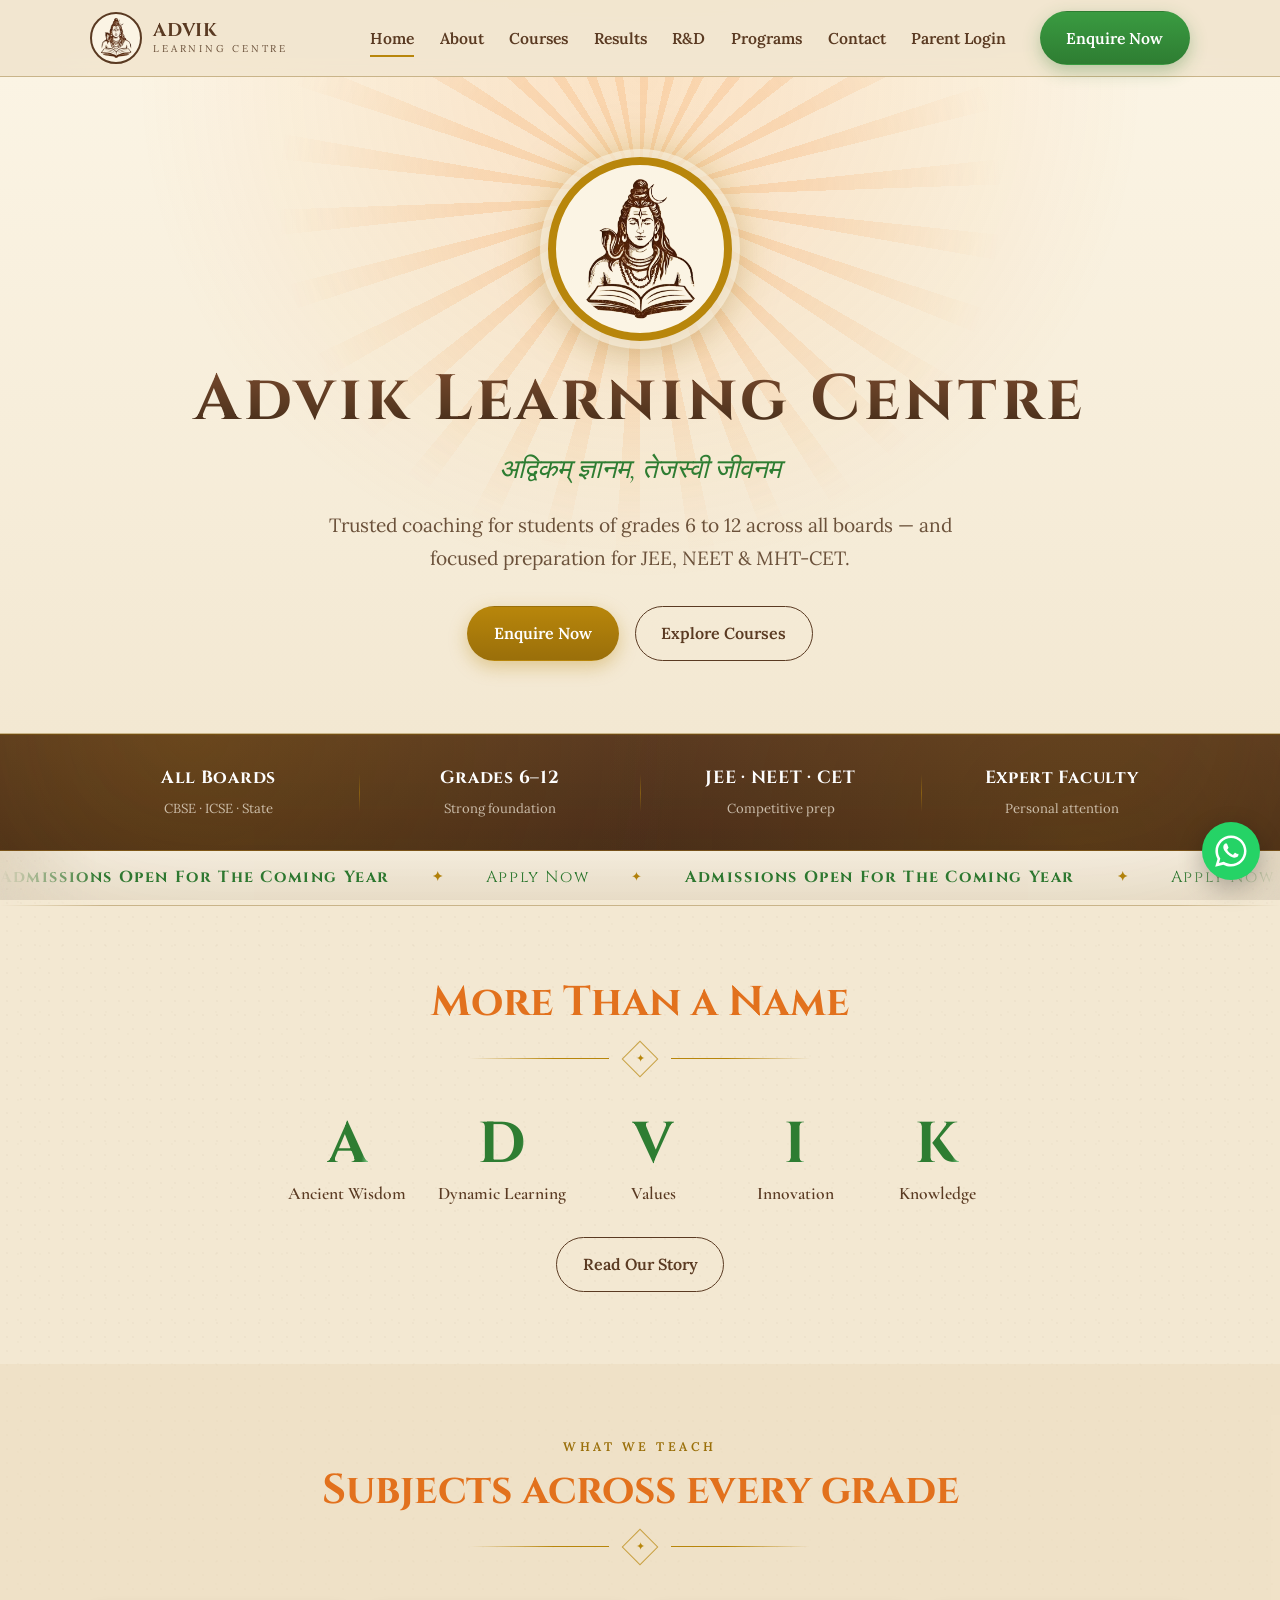
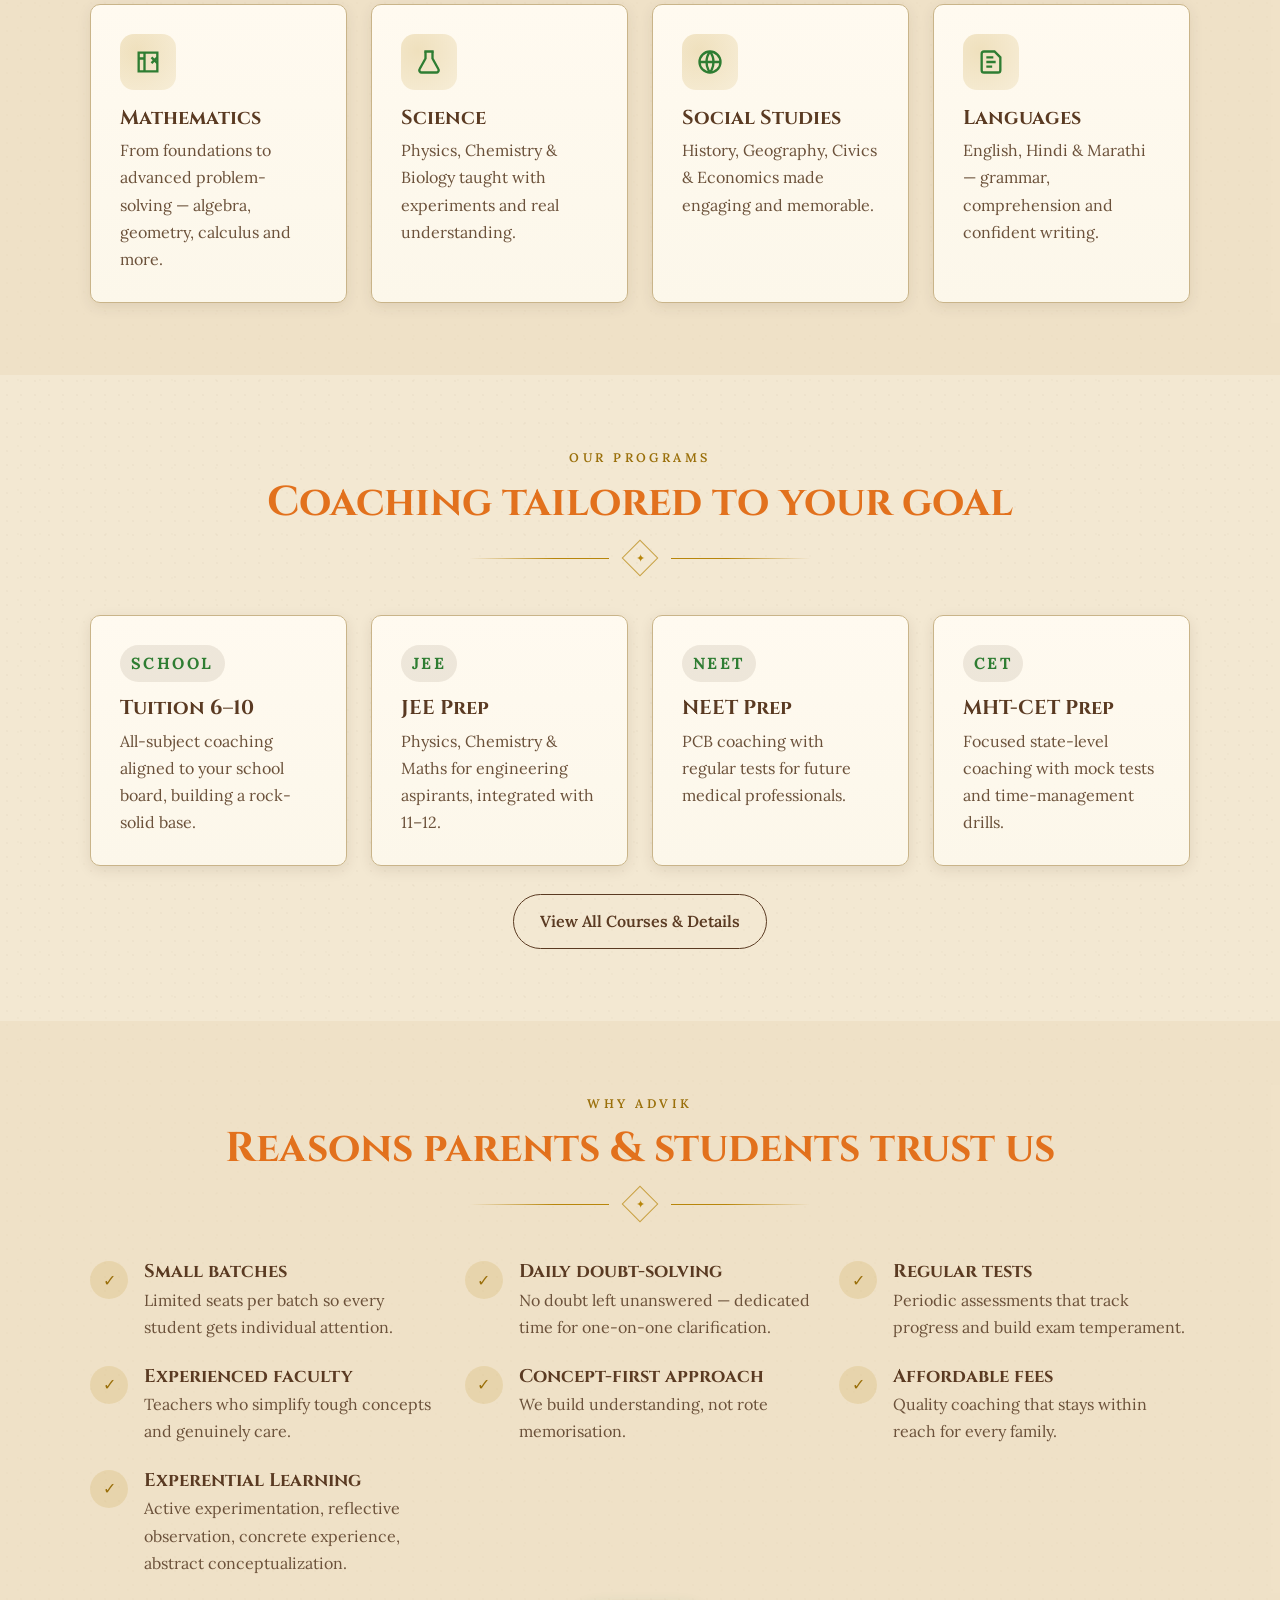
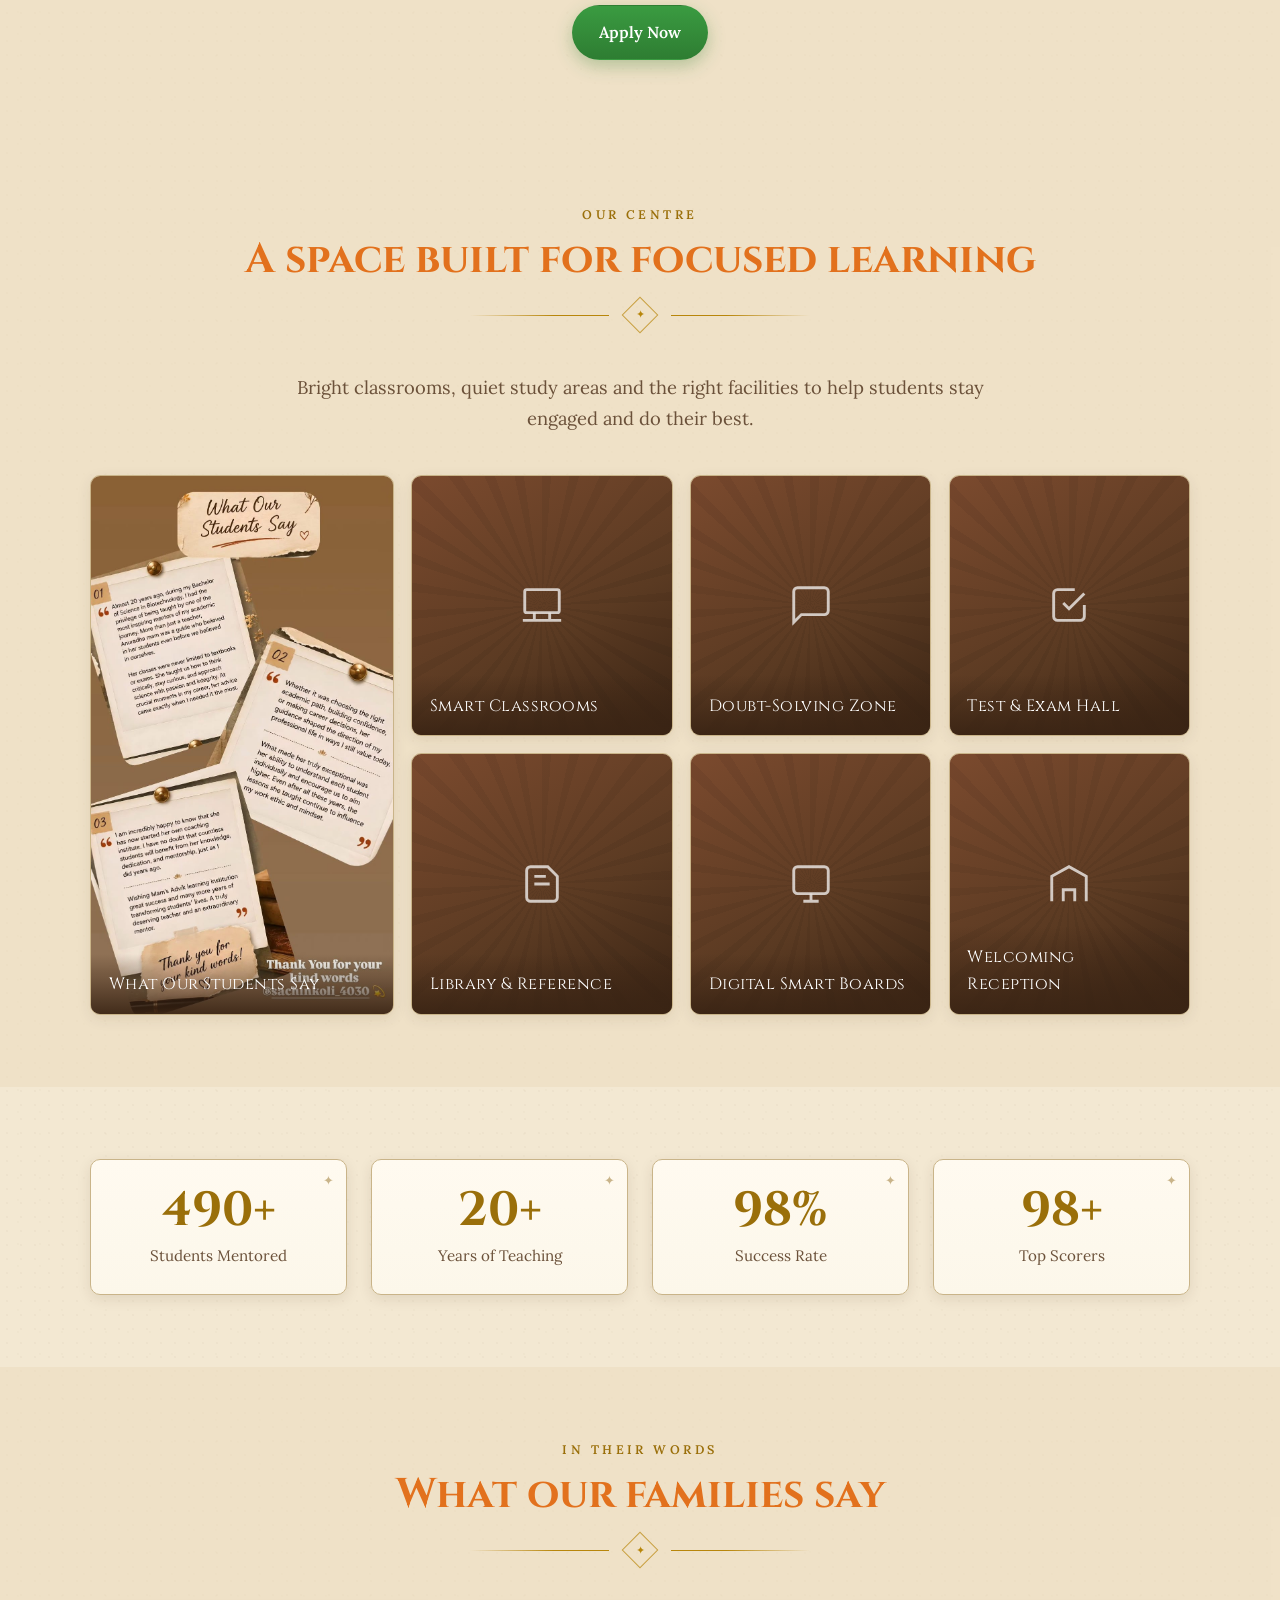
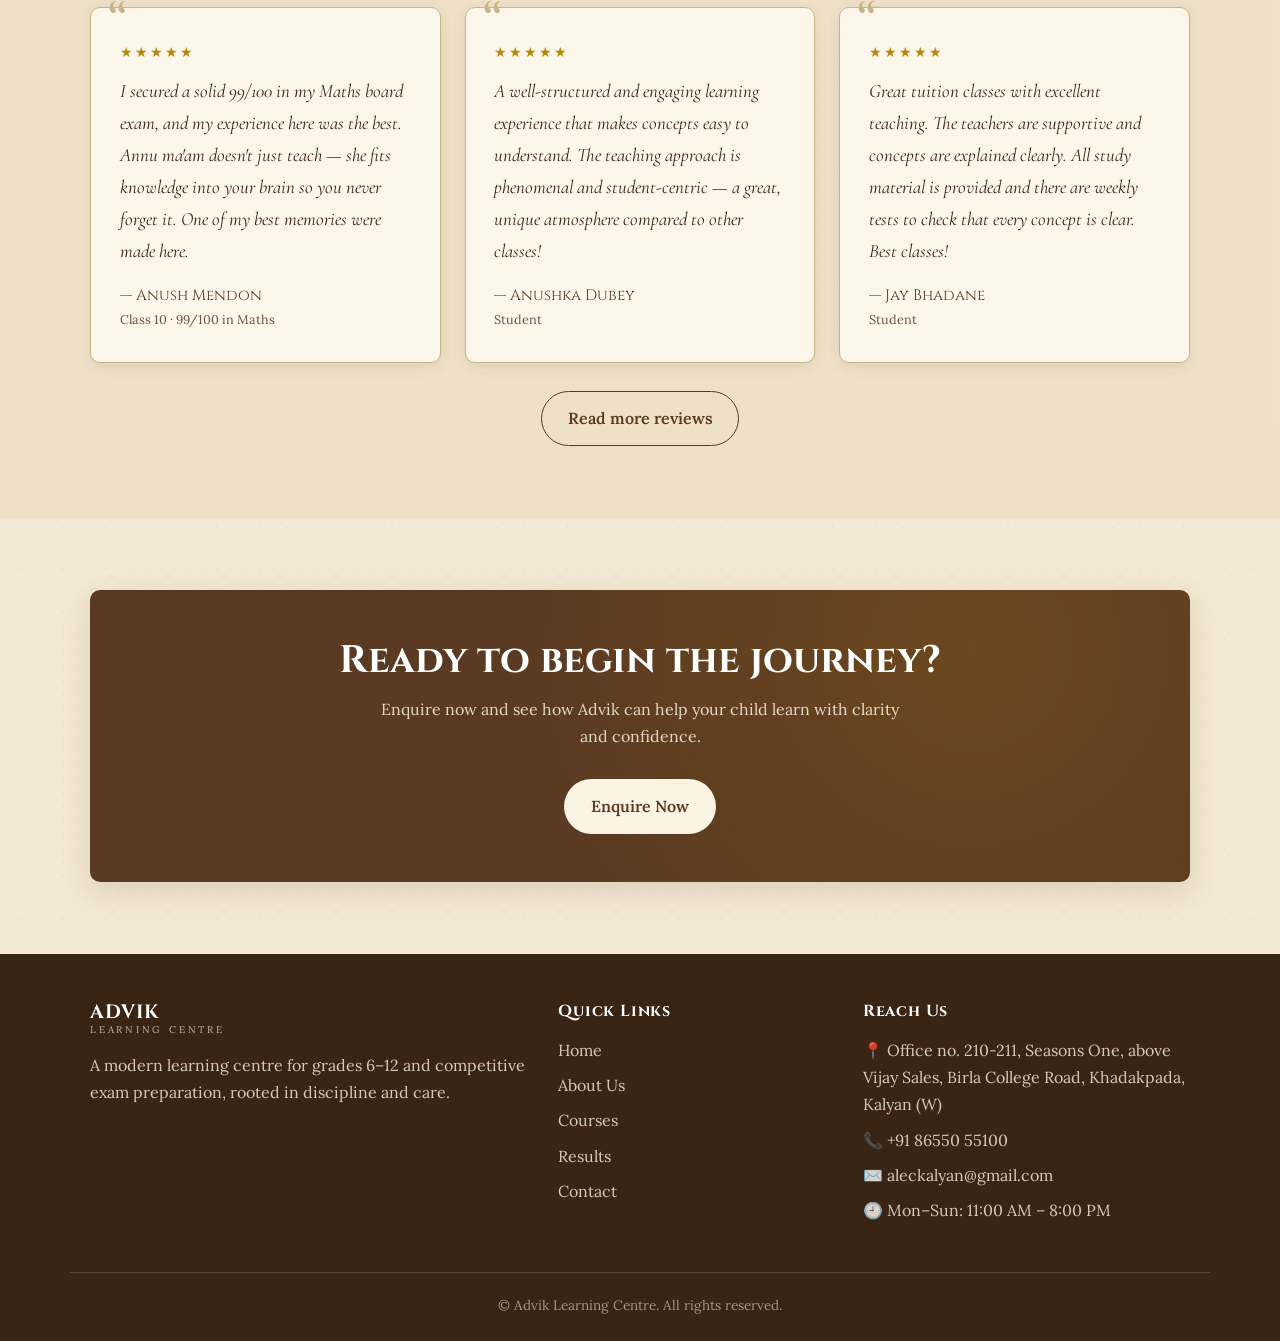
==== commit c3adba7c: "Add admissions form page; marquee Apply Now; Apply Now CTAs; remove year from footers" ====
--- a/index.html
+++ b/index.html
@@ -73,13 +73,13 @@
   </div>
 
   <!-- ============ Offerings ribbon ============ -->
-  <a class="marquee-link" href="https://wa.me/918655055100" target="_blank" rel="noopener" aria-label="Admissions open for the coming year — enquire on WhatsApp">
+  <a class="marquee-link" href="admissions.html" aria-label="Admissions open for the coming year — apply now">
   <div class="marquee" aria-hidden="true">
     <div class="marquee-track">
-      <span style="color: #2e7d32; font-weight: 700;">Admissions Open For The Coming Year</span><span style="color: #2e7d32;">Enquire Now</span>
-      <span style="color: #2e7d32; font-weight: 700;">Admissions Open For The Coming Year</span><span style="color: #2e7d32;">Enquire Now</span>
-      <span style="color: #2e7d32; font-weight: 700;">Admissions Open For The Coming Year</span><span style="color: #2e7d32;">Enquire Now</span>
-      <span style="color: #2e7d32; font-weight: 700;">Admissions Open For The Coming Year</span><span style="color: #2e7d32;">Enquire Now</span>
+      <span style="color: #2e7d32; font-weight: 700;">Admissions Open For The Coming Year</span><span style="color: #2e7d32;">Apply Now</span>
+      <span style="color: #2e7d32; font-weight: 700;">Admissions Open For The Coming Year</span><span style="color: #2e7d32;">Apply Now</span>
+      <span style="color: #2e7d32; font-weight: 700;">Admissions Open For The Coming Year</span><span style="color: #2e7d32;">Apply Now</span>
+      <span style="color: #2e7d32; font-weight: 700;">Admissions Open For The Coming Year</span><span style="color: #2e7d32;">Apply Now</span>
 
     </div>
   </div>
@@ -201,6 +201,7 @@
           <div><h3>Experential Learning</h3><p>Active experimentation, reflective observation, concrete experience, abstract conceptualization.</p></div>
         </div>
       </div>
+      <div class="text-center mt-3"><a class="btn btn--green" href="admissions.html">Apply Now</a></div>
     </div>
   </section>
 
@@ -329,7 +330,7 @@
       </div>
     </div>
     <div class="container footer-bottom">
-      © <span data-year>2026</span> Advik Learning Centre. All rights reserved.
+      © Advik Learning Centre. All rights reserved.
     </div>
   </footer>
 
--- a/css/styles.css
+++ b/css/styles.css
@@ -230,6 +230,8 @@
 .btn--ghost:hover { background: var(--sepia); color: var(--paper); }
 .btn--light { background: var(--paper); color: var(--sepia); }
 .btn--light:hover { background: #fff; transform: translateY(-2px); }
+.btn--green { background: linear-gradient(180deg, #3a9b41, #2e7d32); color: #fff; box-shadow: 0 6px 18px rgba(46,125,50,0.32); }
+.btn--green:hover { color: #fff; transform: translateY(-2px); box-shadow: 0 10px 26px rgba(46,125,50,0.42); }
 
 /* ============================================================
    Header / Navbar
@@ -523,6 +525,13 @@
 }
 .field textarea { resize: vertical; min-height: 120px; }
 .field-hidden { position: absolute; left: -5000px; }
+.form-section-title {
+  font-size: 1.1rem; color: var(--kesari); margin: 2rem 0 1rem;
+  padding-bottom: 0.5rem; border-bottom: 1px solid var(--line);
+}
+.form-section-title:first-child { margin-top: 0; }
+.form-check { display: flex; gap: 0.7rem; align-items: flex-start; color: var(--ink); font-size: 0.95rem; line-height: 1.5; }
+.form-check input { margin-top: 0.25rem; width: 18px; height: 18px; flex-shrink: 0; accent-color: var(--gold); }
 .field-grid { display: grid; grid-template-columns: 1fr 1fr; gap: 1.1rem; }
 
 .info-block { margin-bottom: 1.6rem; display: flex; gap: 1rem; }
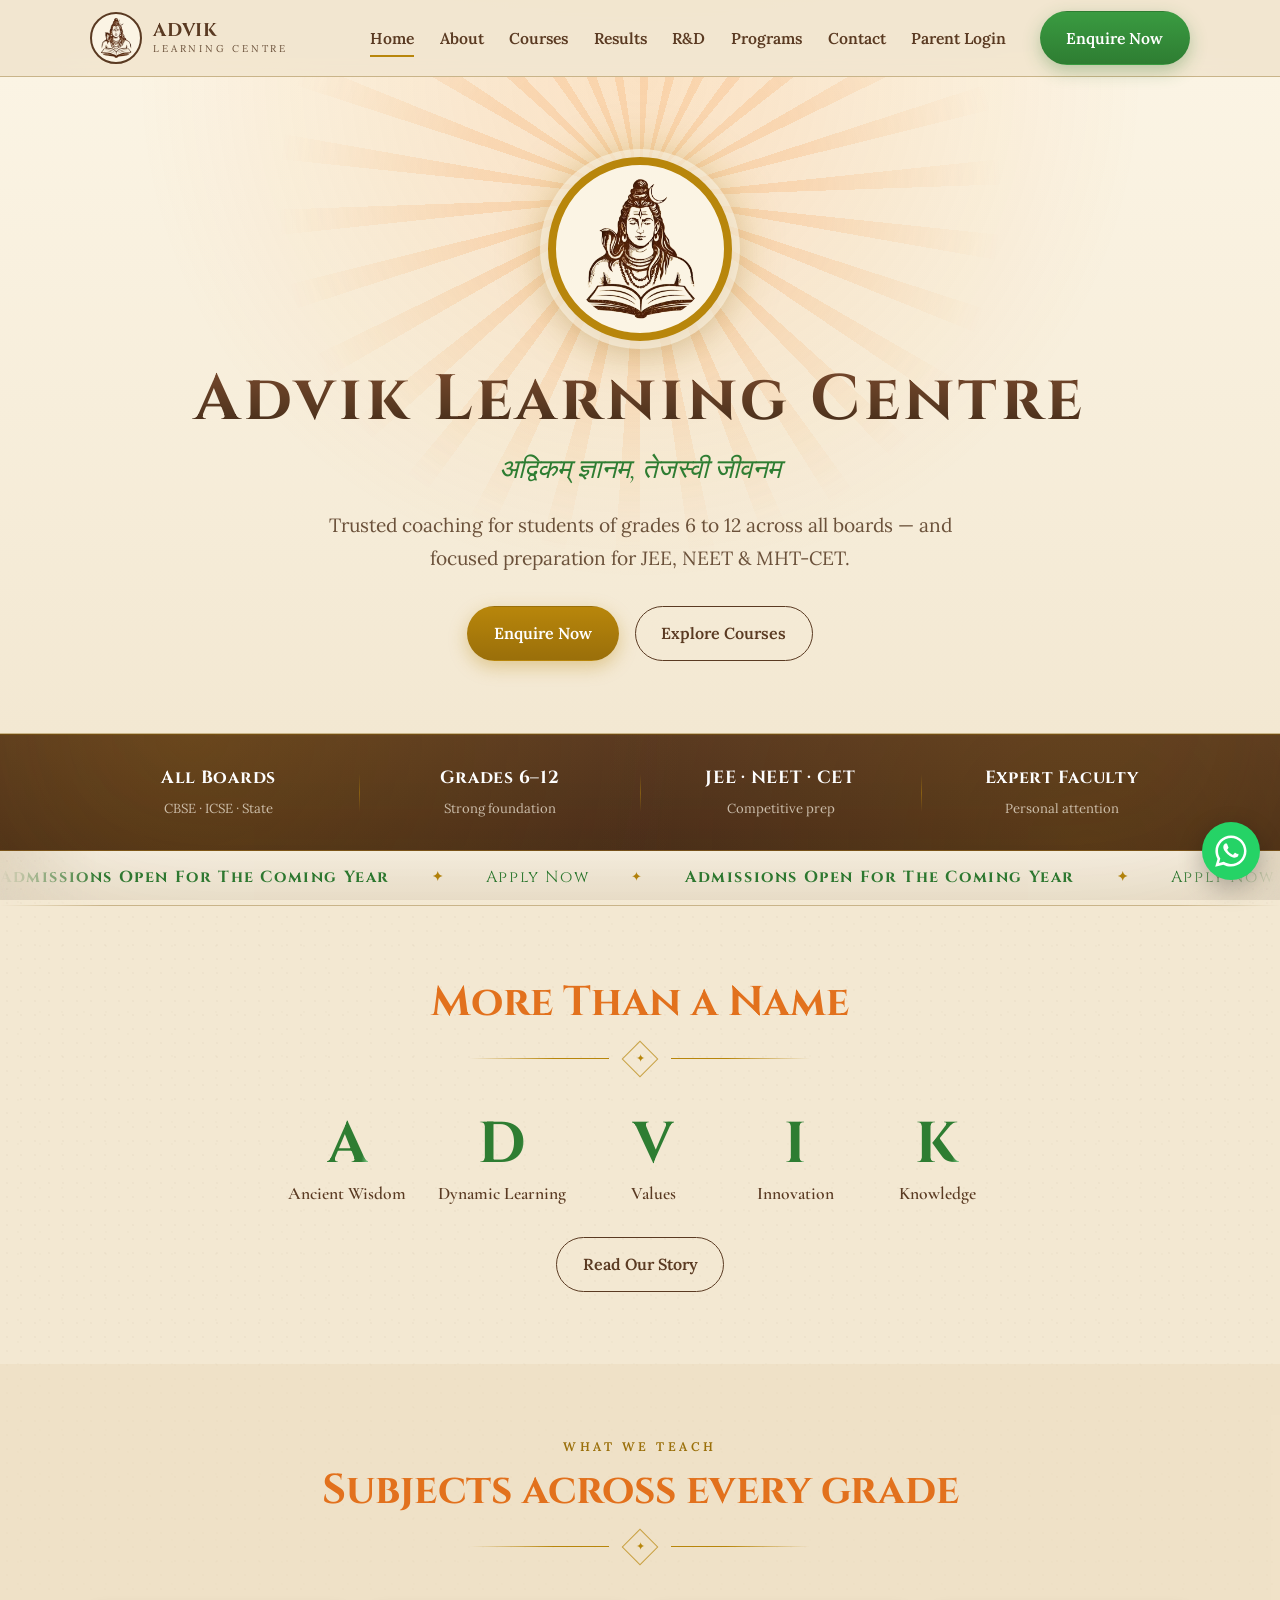
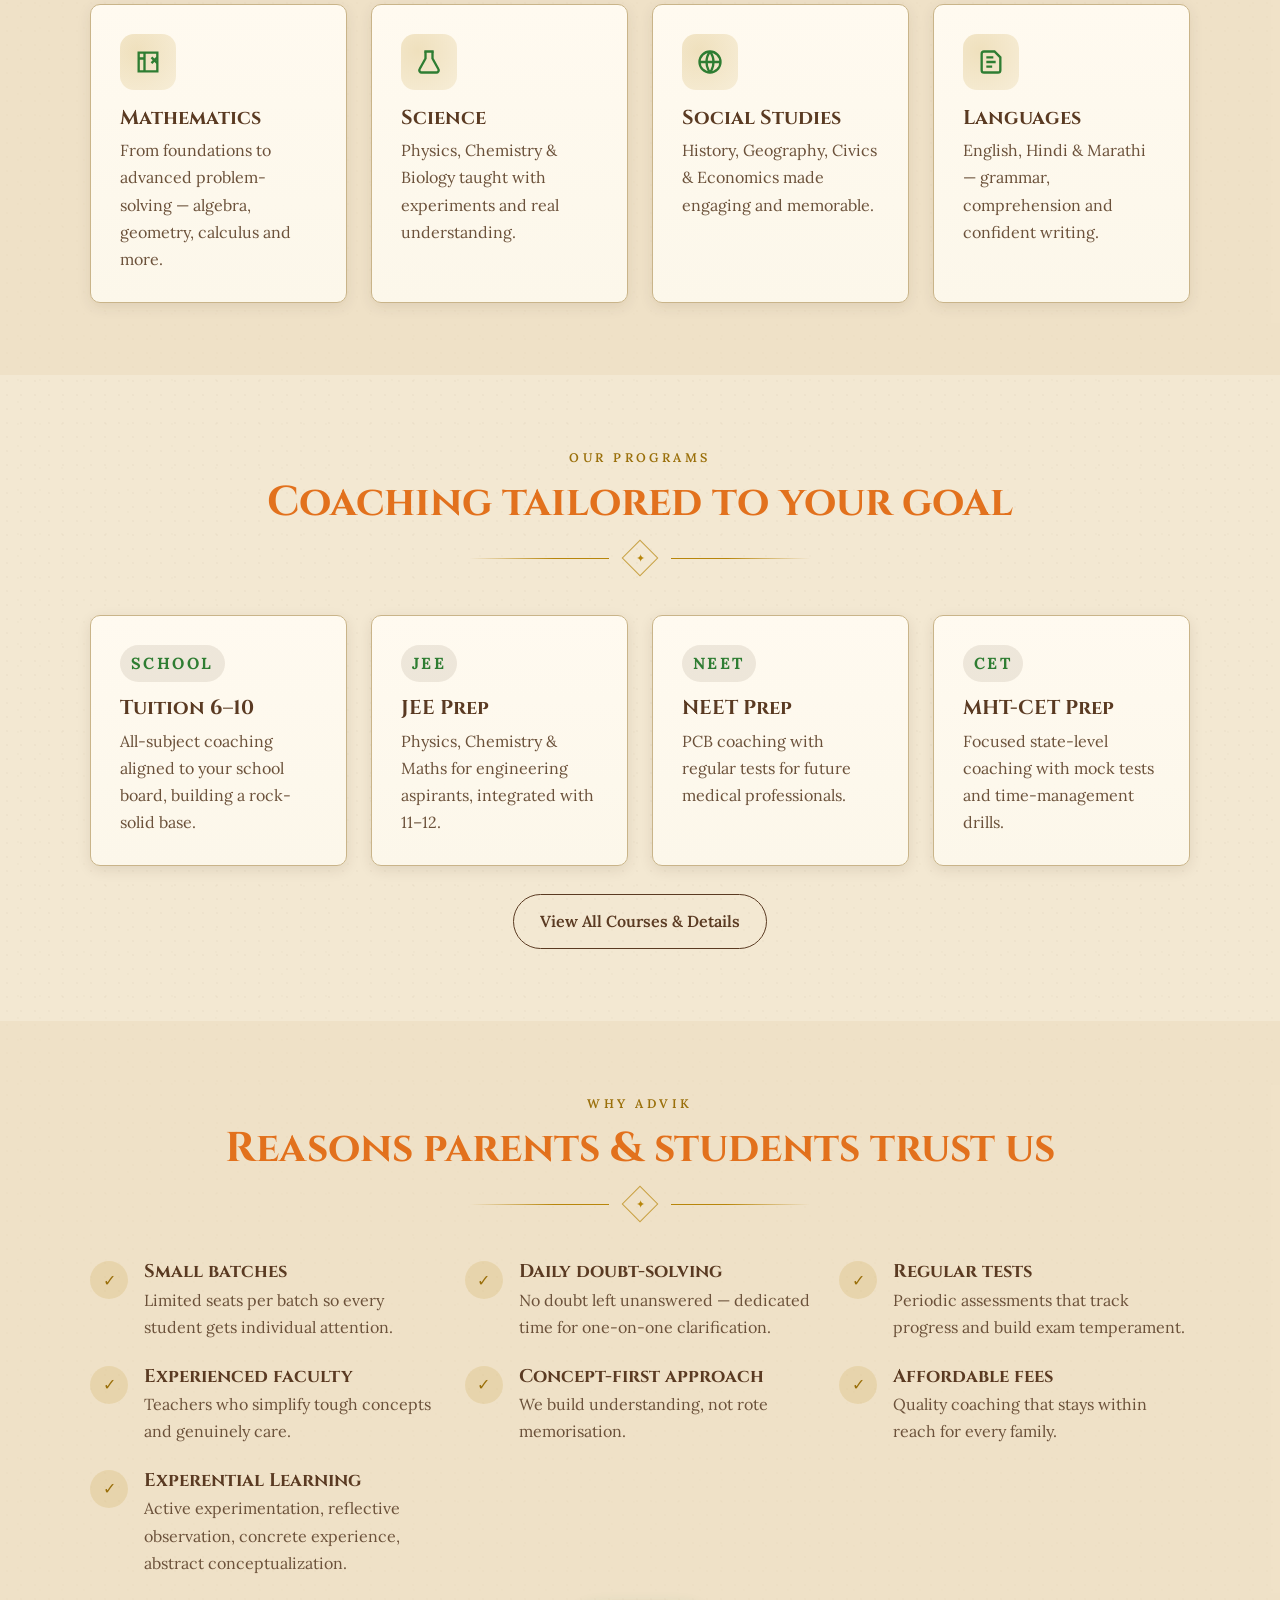
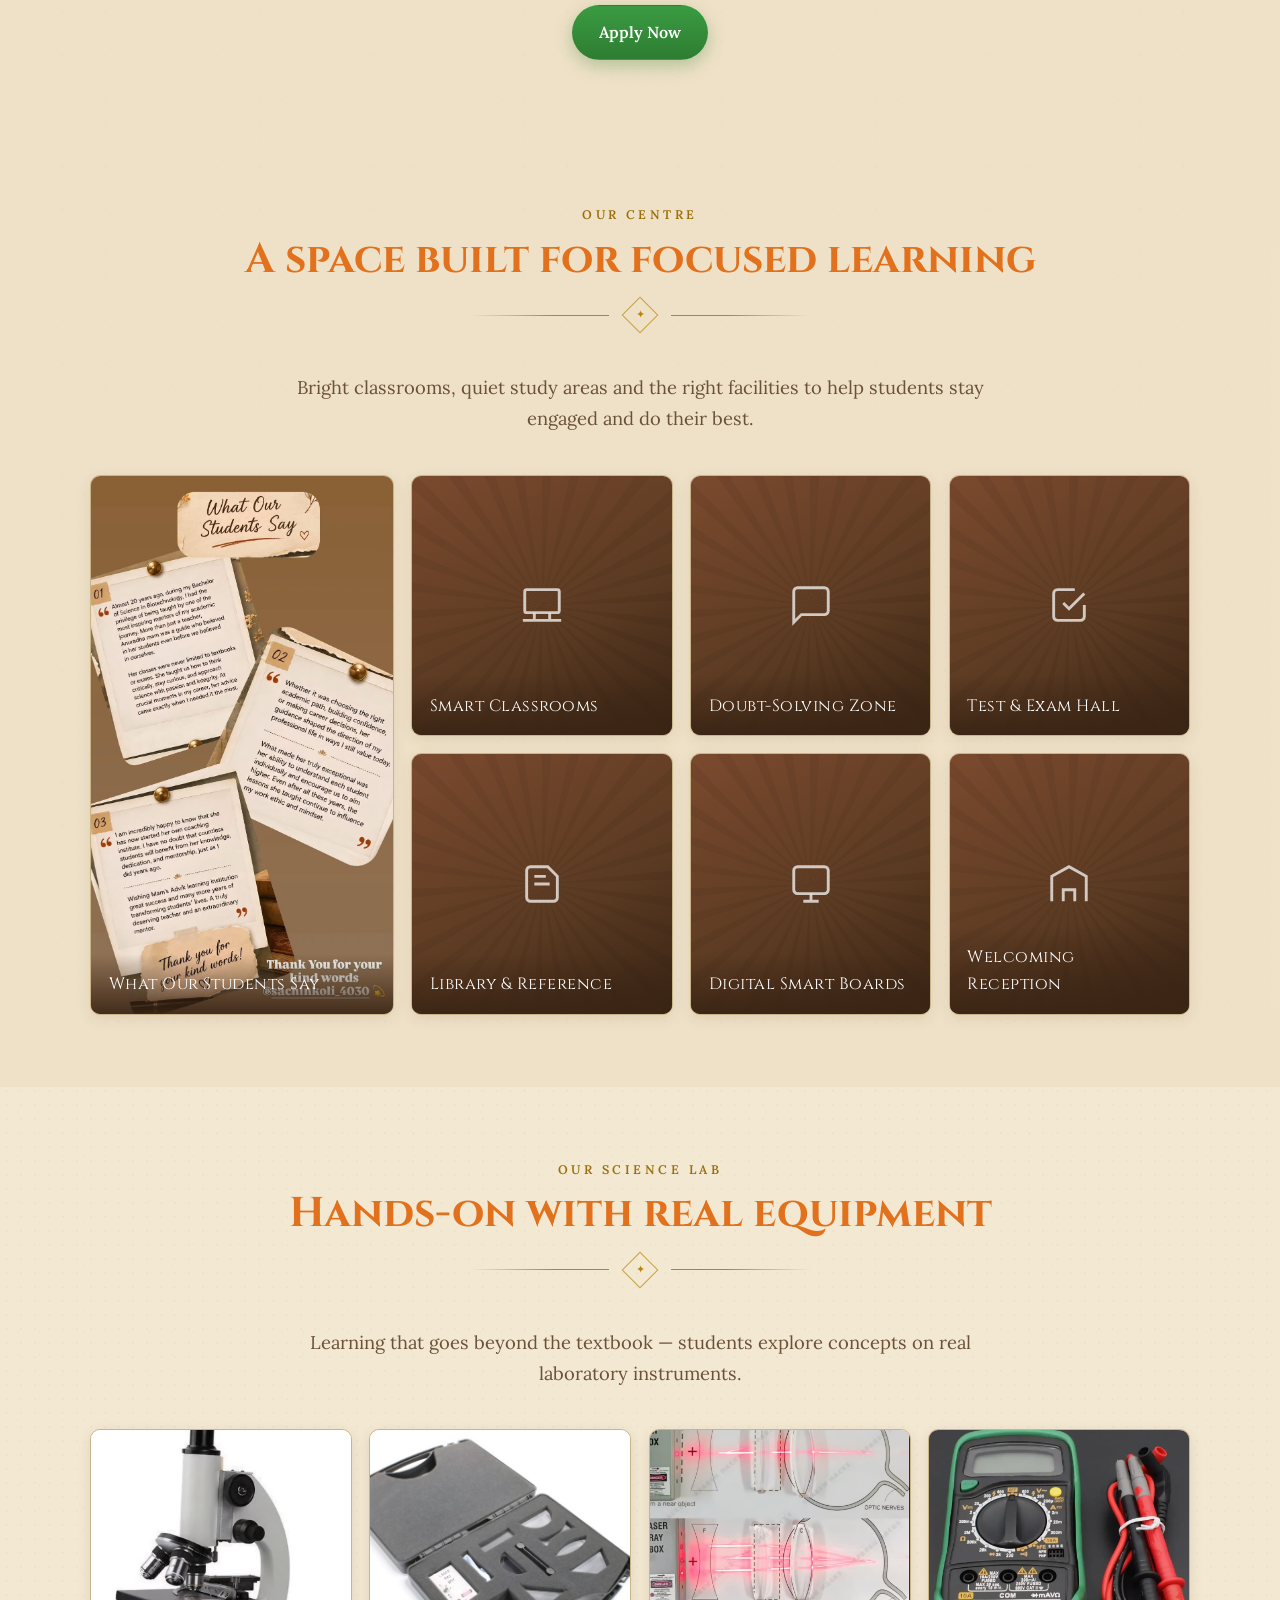
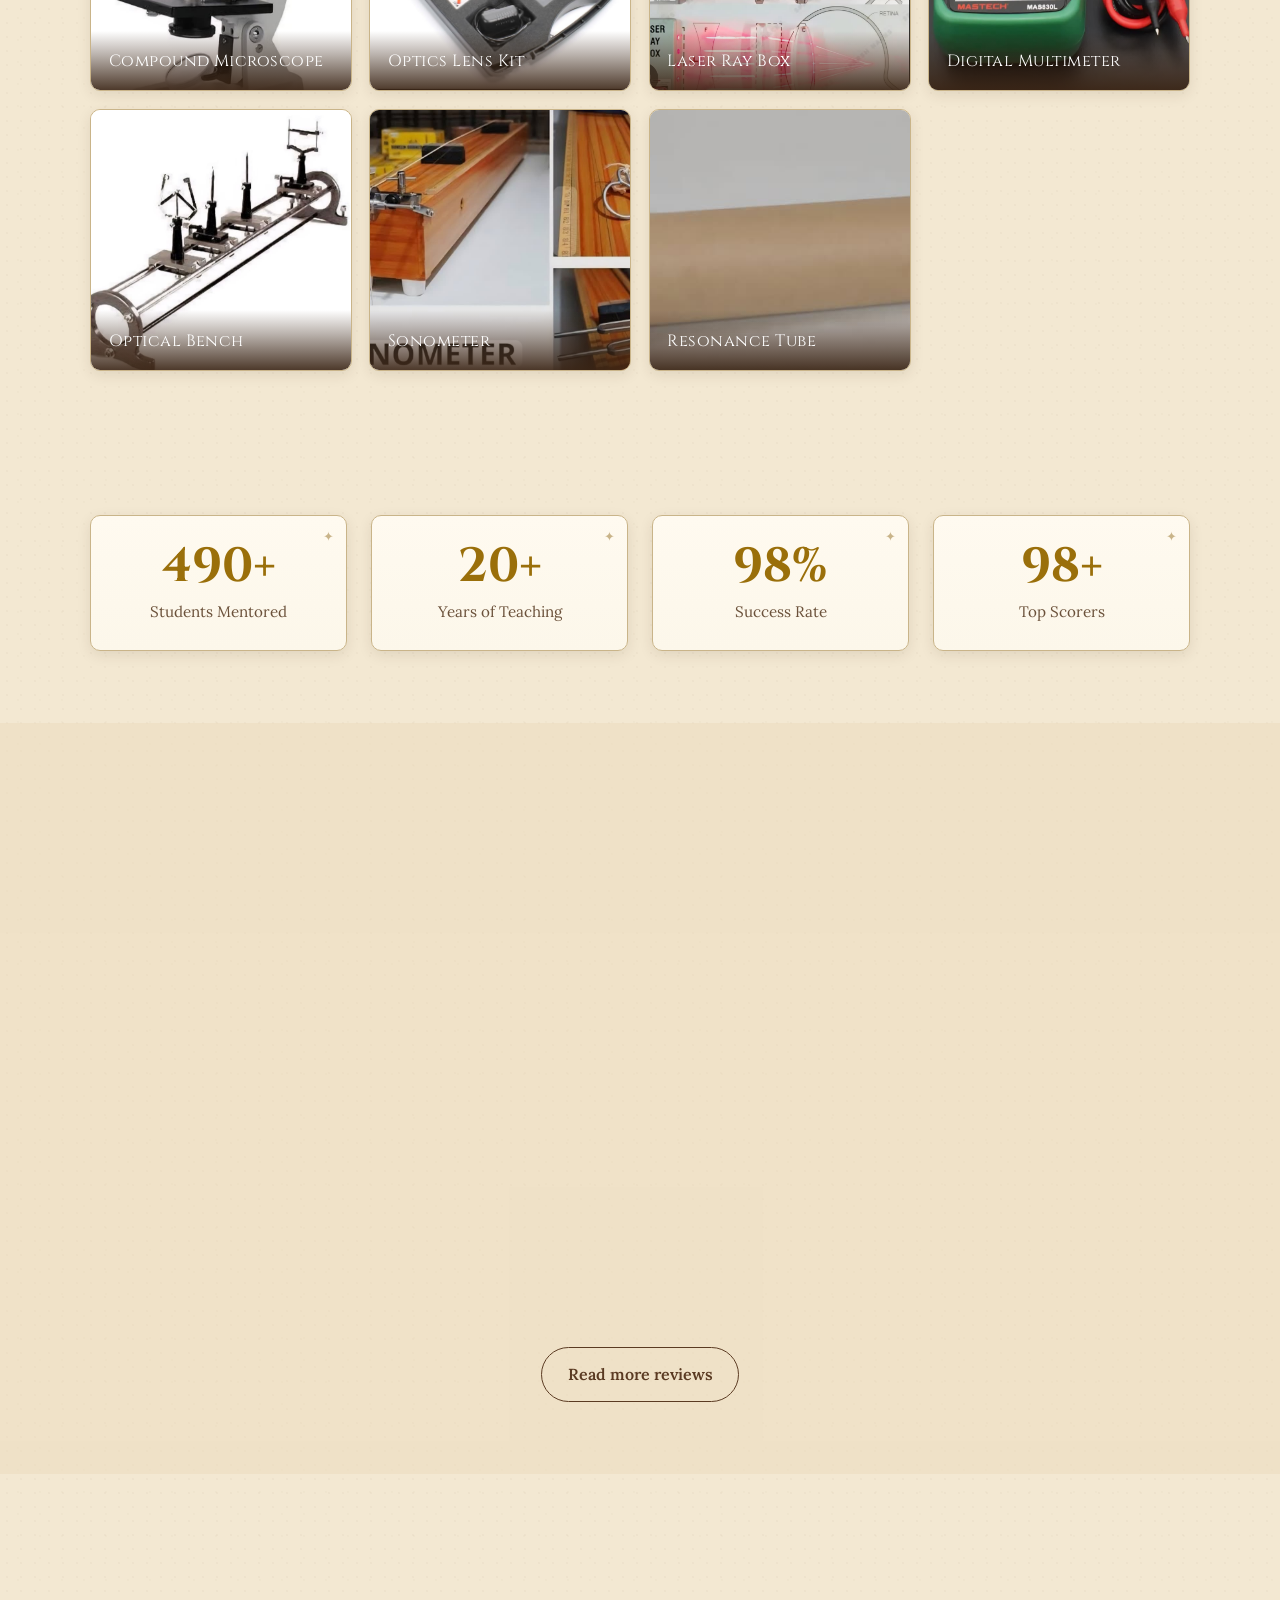
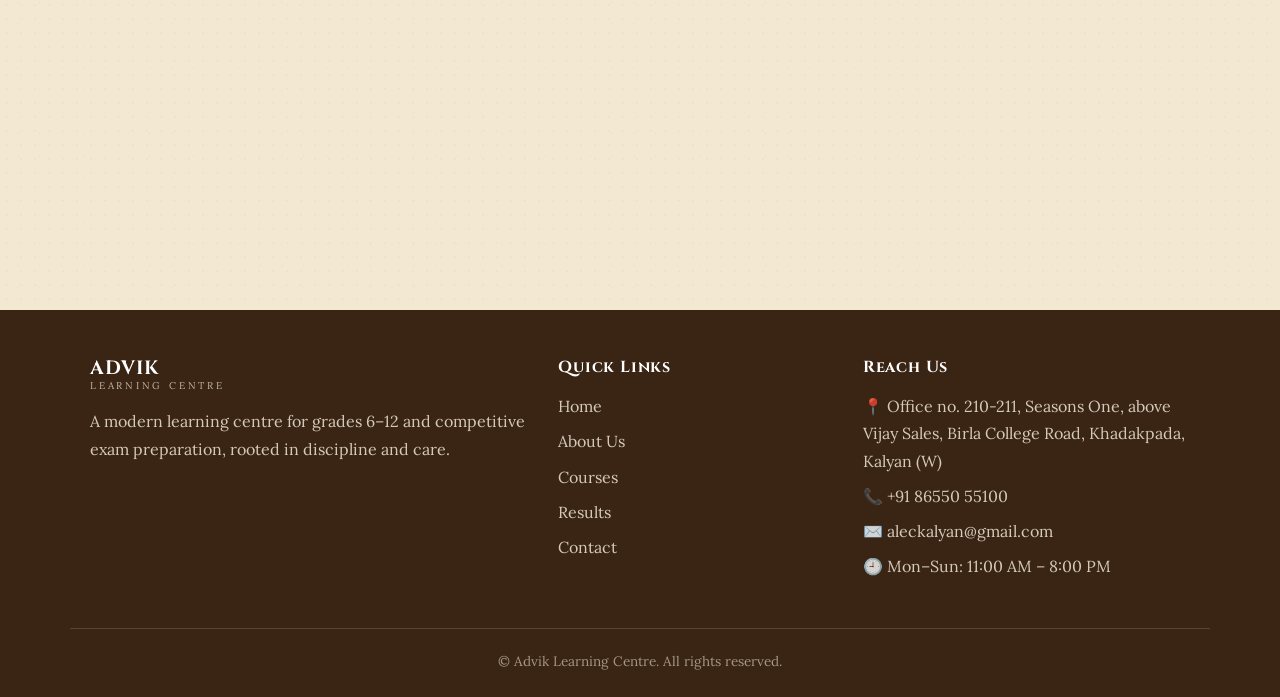
==== commit f951989d: "Add Science Lab gallery with real equipment photos on homepage" ====
--- a/index.html
+++ b/index.html
@@ -249,6 +249,25 @@
     </div>
   </section>
 
+  <!-- ============ Science Lab gallery ============ -->
+  <section class="section">
+    <div class="container">
+      <span class="section-kicker">Our Science Lab</span>
+      <h2 class="section-title">Hands-on with real equipment</h2>
+      <div class="ornament"><span>✦</span></div>
+      <p class="lead text-center" style="max-width:720px; margin:0 auto 2.5rem;">Learning that goes beyond the textbook — students explore concepts on real laboratory instruments.</p>
+      <div class="lab-grid">
+        <div class="gallery-item"><img src="assets/microscope.jpg" alt="Compound microscope" loading="lazy" /><span class="gallery-cap">Compound Microscope</span></div>
+        <div class="gallery-item"><img src="assets/optics-kit.jpg" alt="Optics lens kit" loading="lazy" /><span class="gallery-cap">Optics Lens Kit</span></div>
+        <div class="gallery-item"><img src="assets/laser-ray-box.jpg" alt="Laser ray box demonstrating ray optics" loading="lazy" /><span class="gallery-cap">Laser Ray Box</span></div>
+        <div class="gallery-item"><img src="assets/multimeter.jpg" alt="Digital multimeter" loading="lazy" /><span class="gallery-cap">Digital Multimeter</span></div>
+        <div class="gallery-item"><img src="assets/optical-bench.jpg" alt="Optical bench" loading="lazy" /><span class="gallery-cap">Optical Bench</span></div>
+        <div class="gallery-item"><img src="assets/sonometer.jpg" alt="Sonometer" loading="lazy" /><span class="gallery-cap">Sonometer</span></div>
+        <div class="gallery-item"><img src="assets/resonance-tube.jpg" alt="Resonance tube apparatus" loading="lazy" /><span class="gallery-cap">Resonance Tube</span></div>
+      </div>
+    </div>
+  </section>
+
   <!-- ============ Stats ============ -->
   <section class="section">
     <div class="container">
--- a/css/styles.css
+++ b/css/styles.css
@@ -411,6 +411,11 @@
   color: #fff; font-family: var(--font-display); font-size: 1.02rem; letter-spacing: 0.03em;
   background: linear-gradient(0deg, rgba(58,36,20,0.9), rgba(58,36,20,0.35) 60%, transparent);
 }
+/* Science lab equipment gallery */
+.lab-grid { display: grid; grid-template-columns: repeat(4, 1fr); gap: 1.1rem; }
+.lab-grid .gallery-item { aspect-ratio: 1 / 1; }
+@media (max-width: 900px) { .lab-grid { grid-template-columns: repeat(3, 1fr); } }
+@media (max-width: 560px) { .lab-grid { grid-template-columns: repeat(2, 1fr); } }
 @media (max-width: 900px) {
   /* single column — every card stacked one below another */
   .gallery { grid-template-columns: 1fr; grid-template-rows: none; height: auto; }
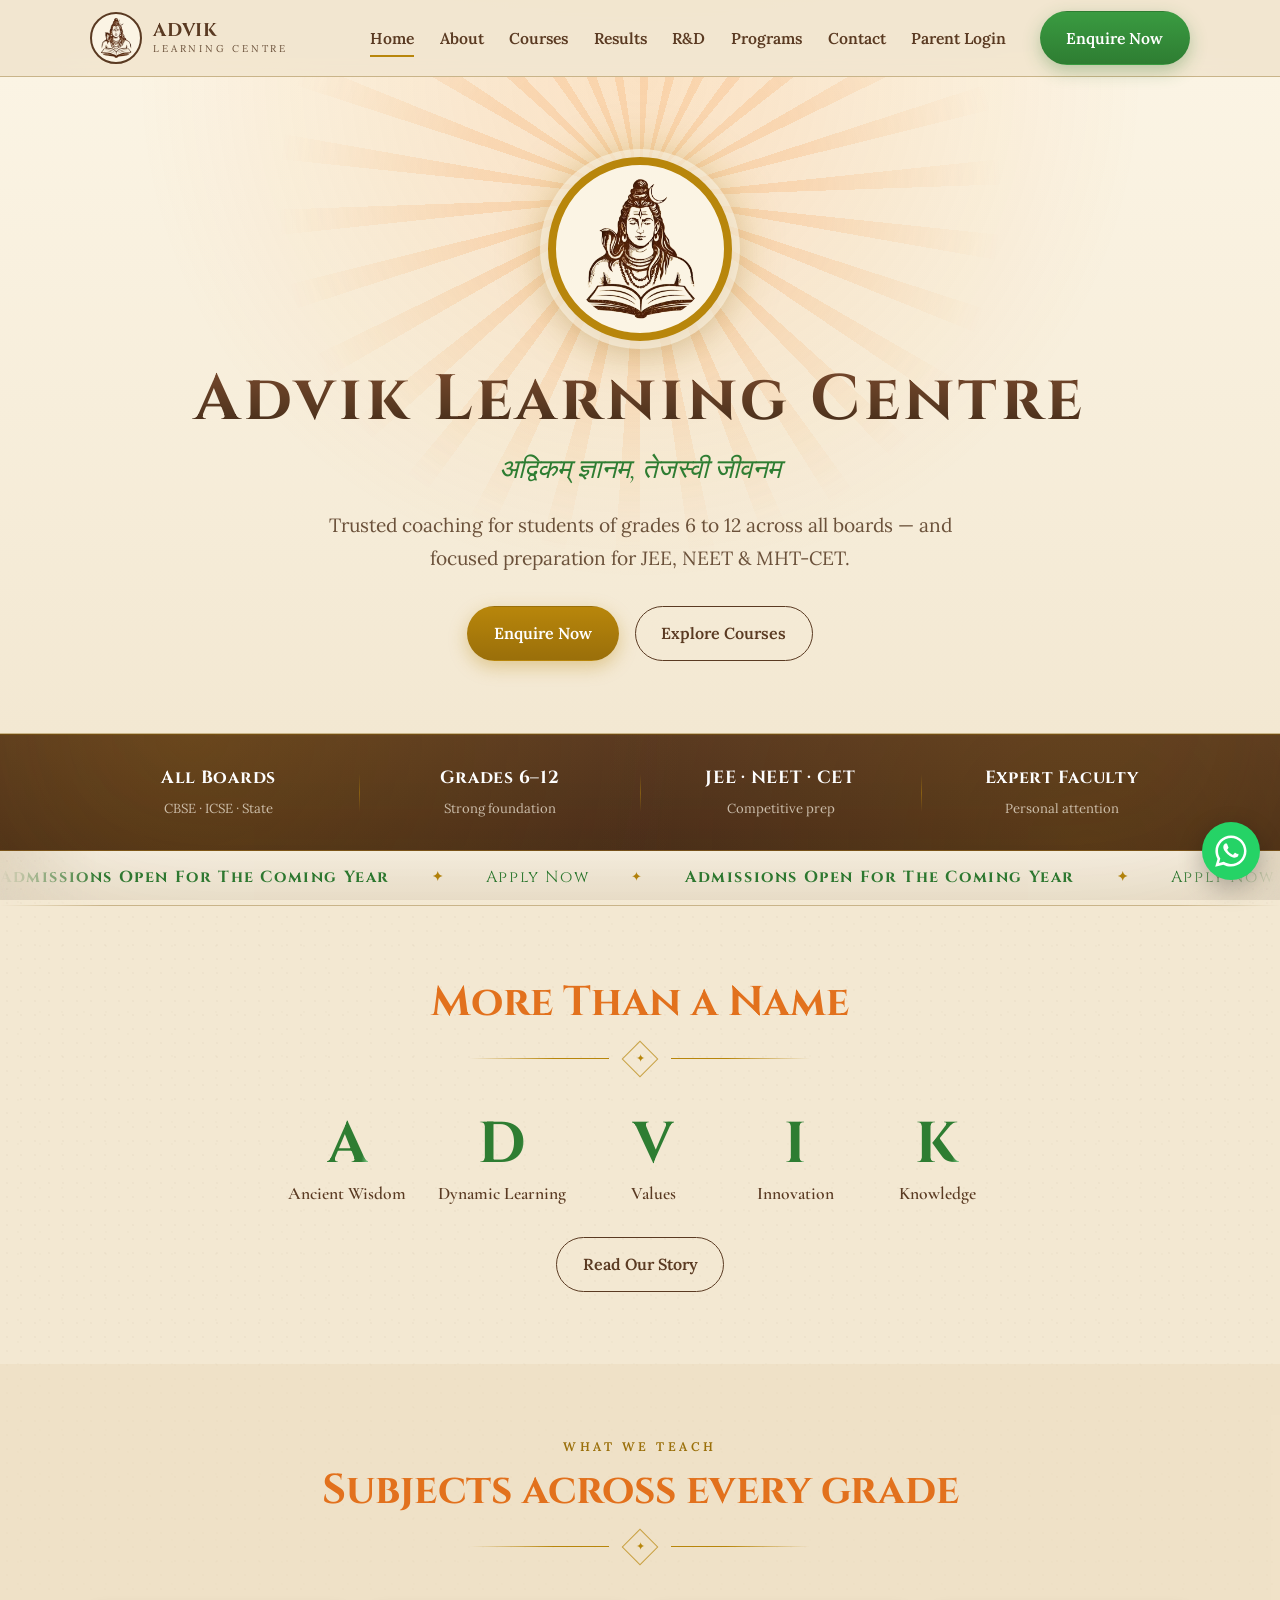
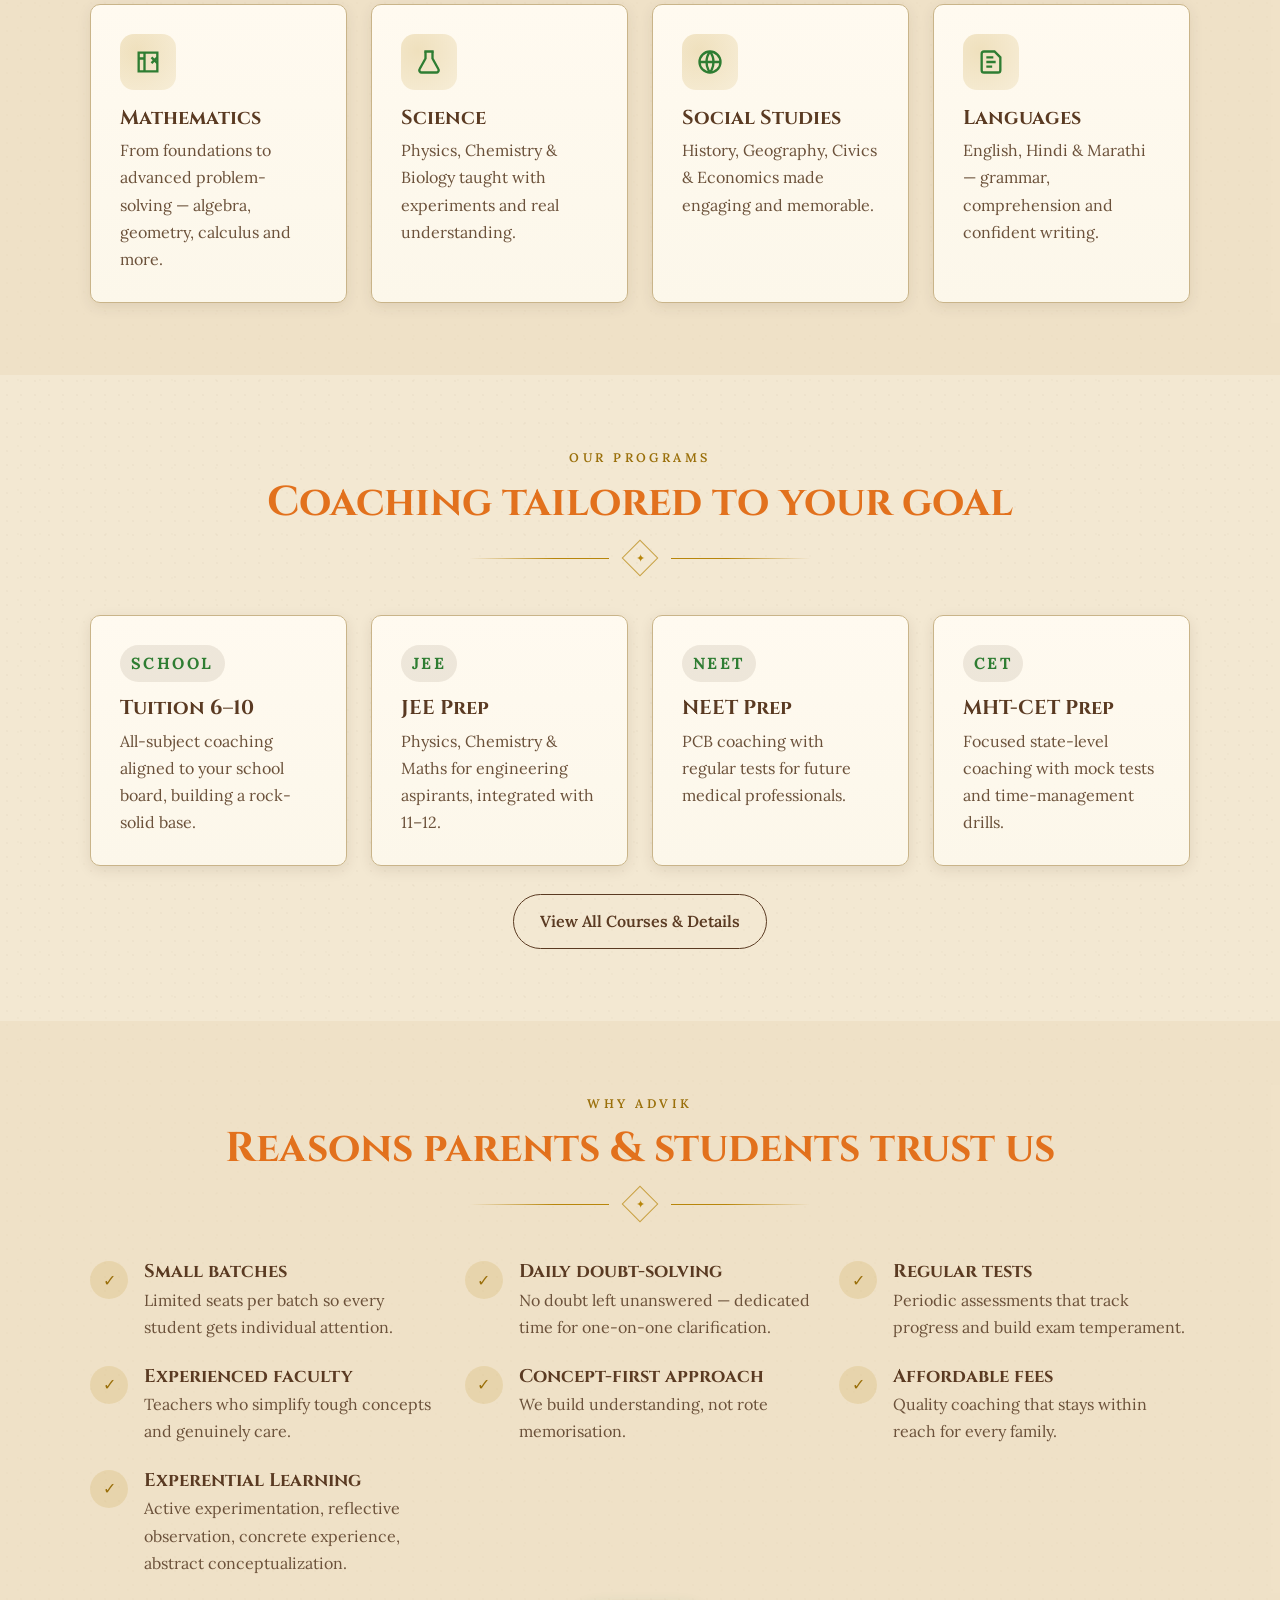
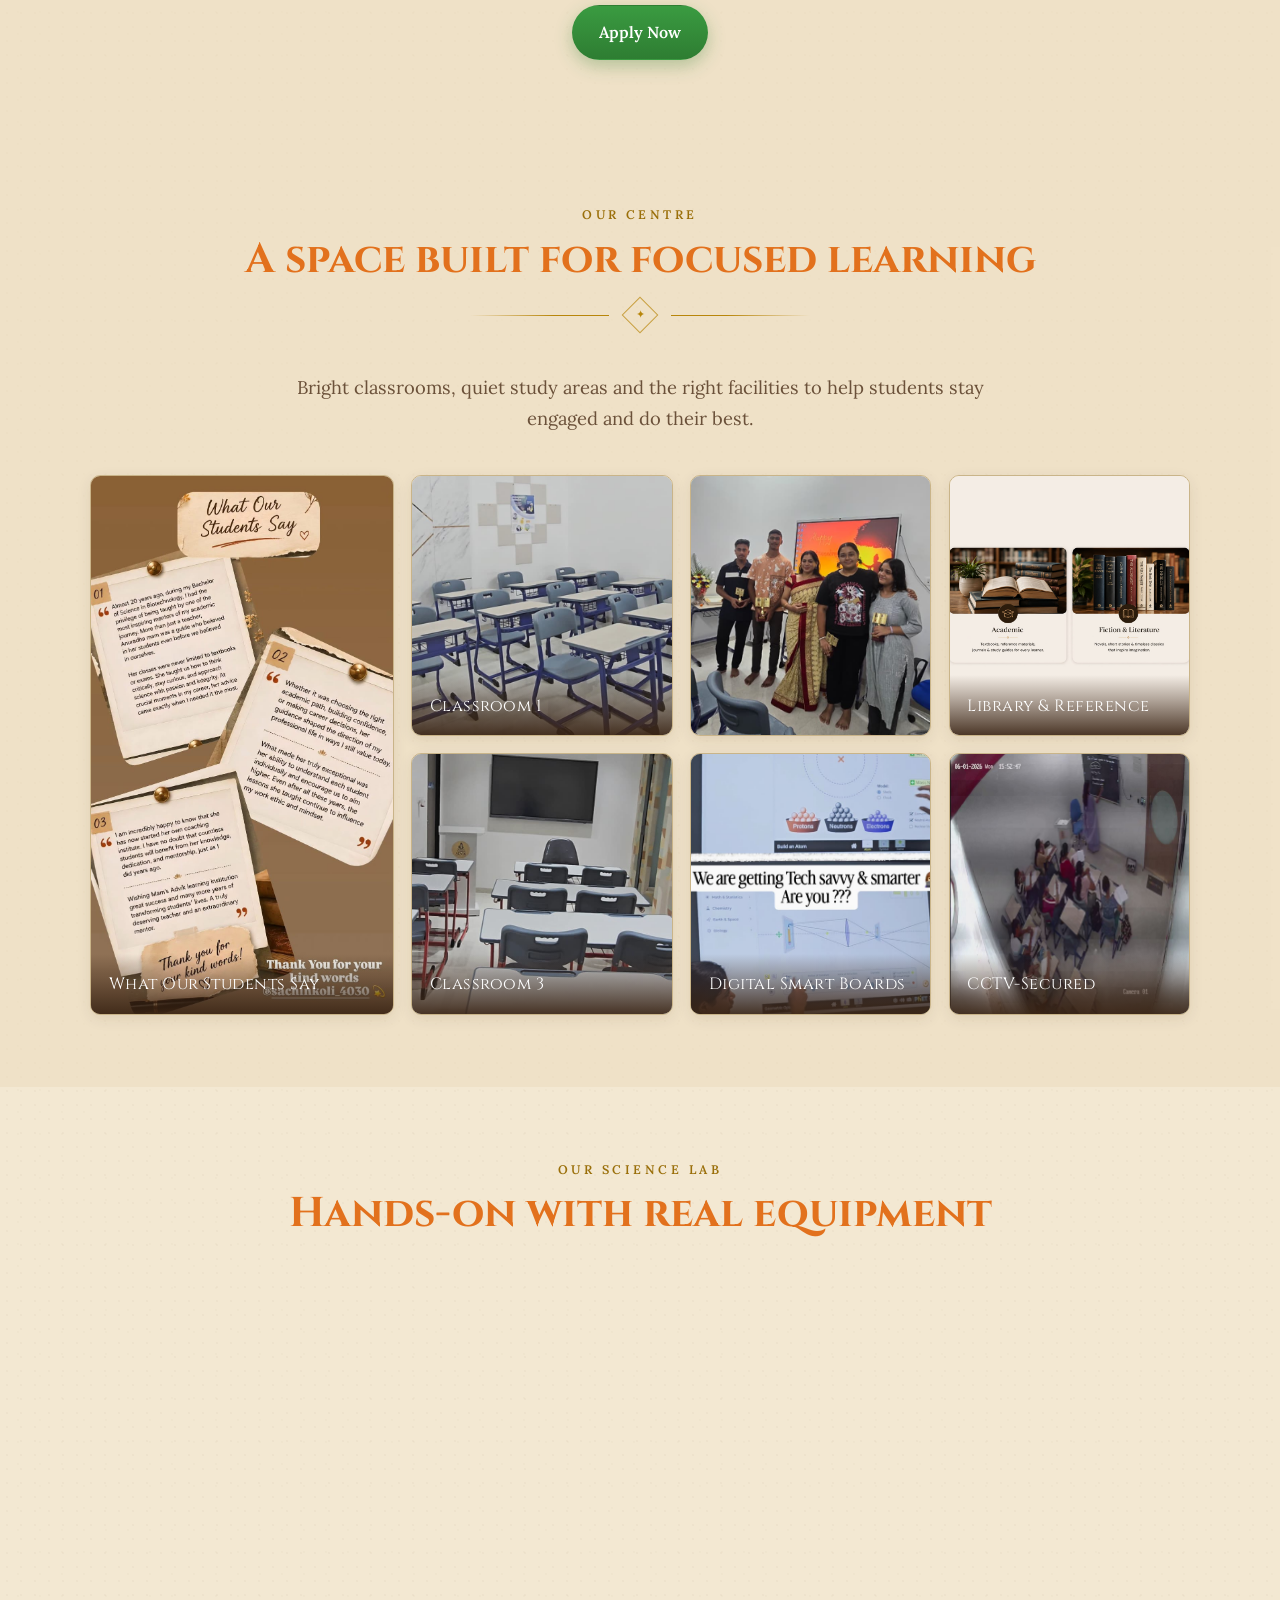
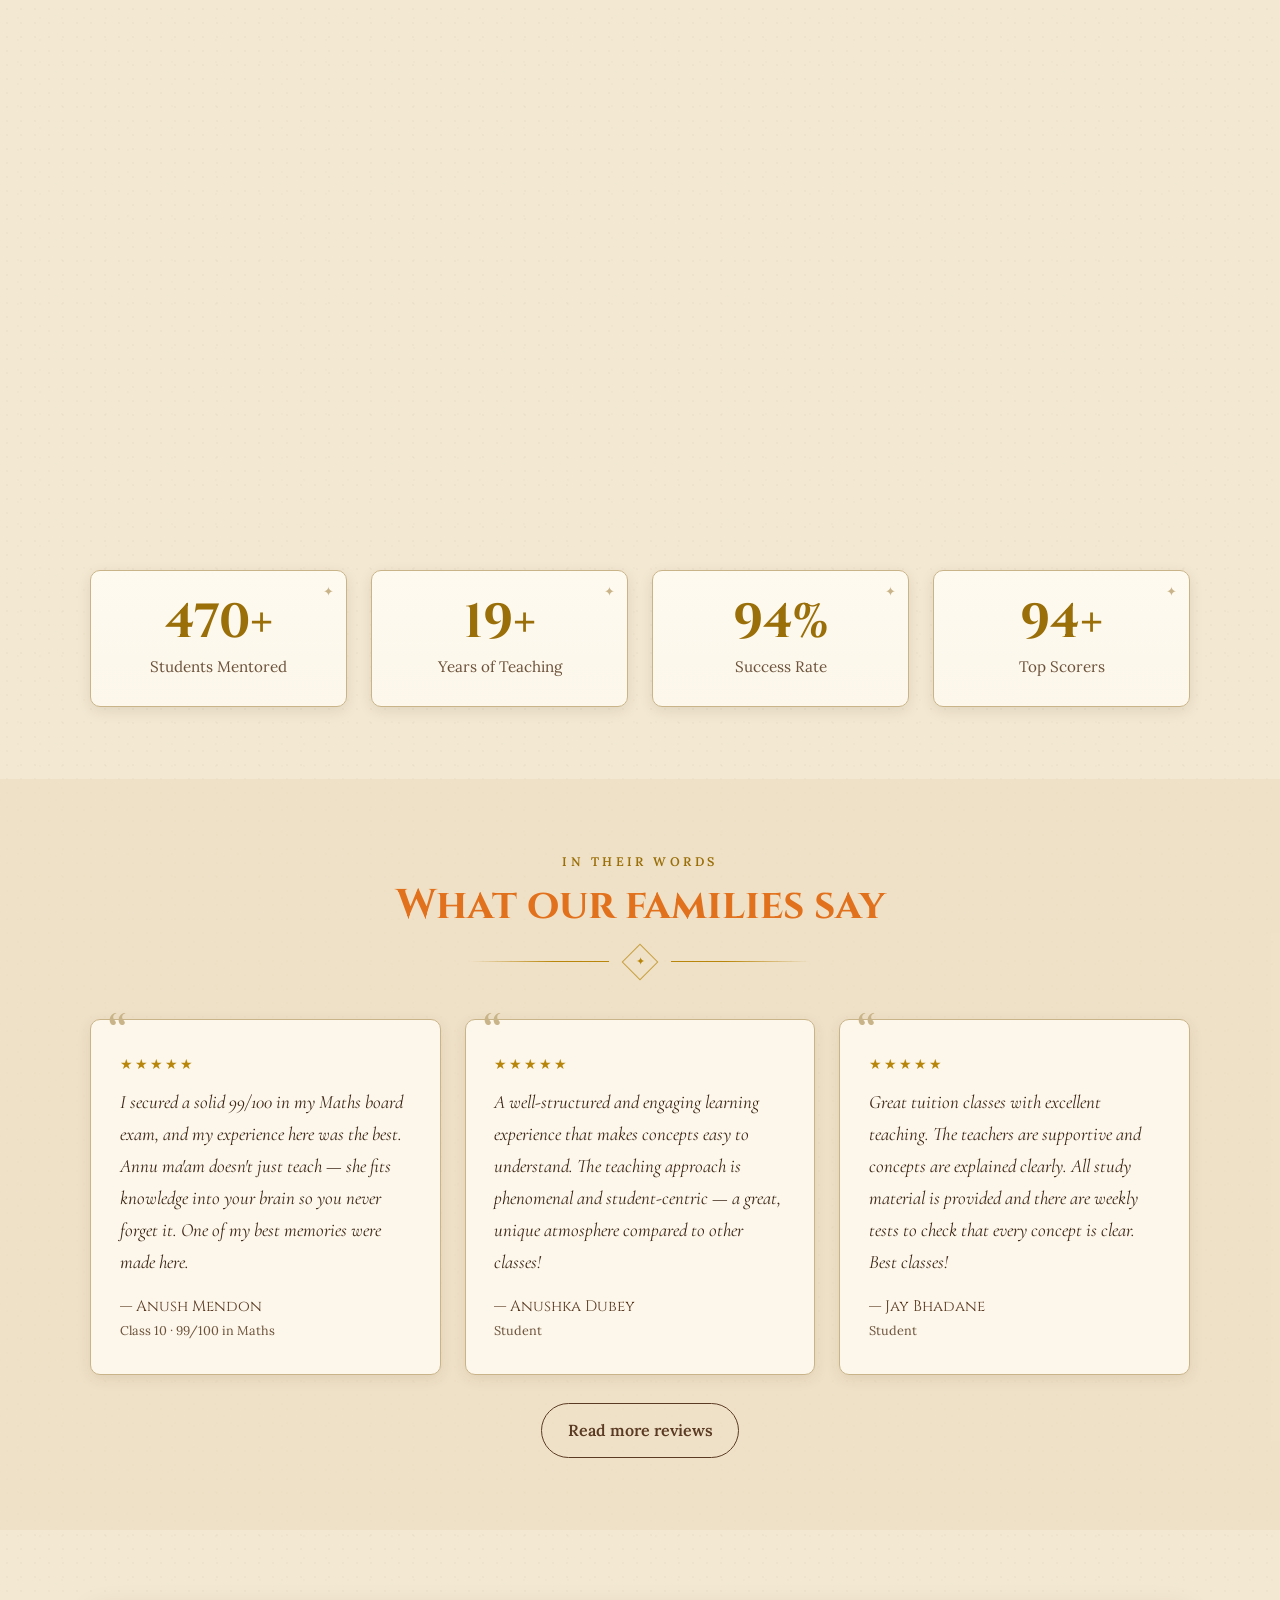
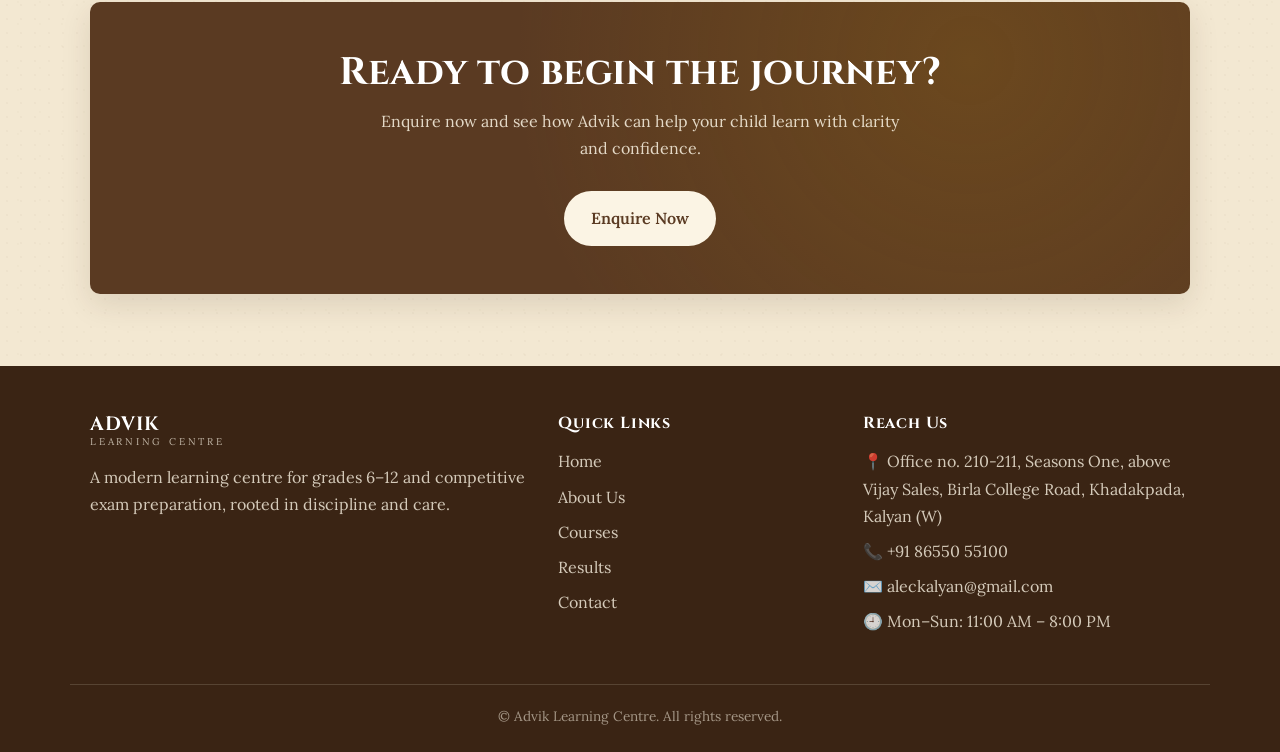
==== commit febf67bc: "Gallery real photos (classrooms, smartboard, students, library, CCTV); science lab 'many more' line;" ====
--- a/index.html
+++ b/index.html
@@ -220,29 +220,28 @@
           <span class="gallery-cap">What Our Students Say</span>
         </div>
         <div class="gallery-item gallery-square">
-          <div class="gallery-ph"><svg viewBox="0 0 24 24" fill="none" stroke="currentColor" stroke-width="1.5"><rect x="3" y="4" width="18" height="12" rx="1"/><path d="M2 20h20M8 16v4M16 16v4"/></svg></div>
-          <span class="gallery-cap">Smart Classrooms</span>
+          <img src="assets/classroom1.png" alt="Smart classroom at Advik Learning Centre" loading="lazy" />
+          <span class="gallery-cap">Classroom 1</span>
         </div>
         <div class="gallery-item gallery-square">
-          <div class="gallery-ph"><svg viewBox="0 0 24 24" fill="none" stroke="currentColor" stroke-width="1.5"><path d="M4 19V5a2 2 0 0 1 2-2h9l5 5v11a2 2 0 0 1-2 2H6a2 2 0 0 1-2-2z"/><path d="M8 8h6M8 12h8"/></svg></div>
-          <span class="gallery-cap">Library &amp; Reference</span>
+          <img src="assets/classroom3.png" alt="Spacious classroom with display screen" loading="lazy" />
+          <span class="gallery-cap">Classroom 3</span>
         </div>
         <div class="gallery-rest">
           <div class="gallery-item">
-            <div class="gallery-ph"><svg viewBox="0 0 24 24" fill="none" stroke="currentColor" stroke-width="1.5"><path d="M21 15a2 2 0 0 1-2 2H7l-4 4V5a2 2 0 0 1 2-2h14a2 2 0 0 1 2 2z"/></svg></div>
-            <span class="gallery-cap">Doubt-Solving Zone</span>
+            <img src="assets/students.png" alt="Students at Advik Learning Centre" loading="lazy" />
           </div>
           <div class="gallery-item">
-            <div class="gallery-ph"><svg viewBox="0 0 24 24" fill="none" stroke="currentColor" stroke-width="1.5"><path d="M9 11l3 3 8-8"/><path d="M20 12v6a2 2 0 0 1-2 2H6a2 2 0 0 1-2-2V6a2 2 0 0 1 2-2h9"/></svg></div>
-            <span class="gallery-cap">Test &amp; Exam Hall</span>
+            <img src="assets/library.png" alt="Library and reference books at Advik Learning Centre" loading="lazy" />
+            <span class="gallery-cap">Library &amp; Reference</span>
           </div>
           <div class="gallery-item">
-            <div class="gallery-ph"><svg viewBox="0 0 24 24" fill="none" stroke="currentColor" stroke-width="1.5"><rect x="3" y="3" width="18" height="14" rx="2"/><path d="M8 21h8M12 17v4"/></svg></div>
+            <img src="assets/smartboard.png" alt="Interactive digital smart board in use" loading="lazy" />
             <span class="gallery-cap">Digital Smart Boards</span>
           </div>
           <div class="gallery-item">
-            <div class="gallery-ph"><svg viewBox="0 0 24 24" fill="none" stroke="currentColor" stroke-width="1.5"><path d="M3 21V8l9-5 9 5v13"/><path d="M9 21v-6h6v6"/></svg></div>
-            <span class="gallery-cap">Welcoming Reception</span>
+            <img src="assets/cctv.jpeg" alt="CCTV-monitored premises at Advik Learning Centre" loading="lazy" />
+            <span class="gallery-cap">CCTV-Secured</span>
           </div>
         </div>
       </div>
@@ -265,6 +264,7 @@
         <div class="gallery-item"><img src="assets/sonometer.jpg" alt="Sonometer" loading="lazy" /><span class="gallery-cap">Sonometer</span></div>
         <div class="gallery-item"><img src="assets/resonance-tube.jpg" alt="Resonance tube apparatus" loading="lazy" /><span class="gallery-cap">Resonance Tube</span></div>
       </div>
+      <p class="lead text-center" style="margin-top:1.5rem;">…and many more...</p>
     </div>
   </section>
 
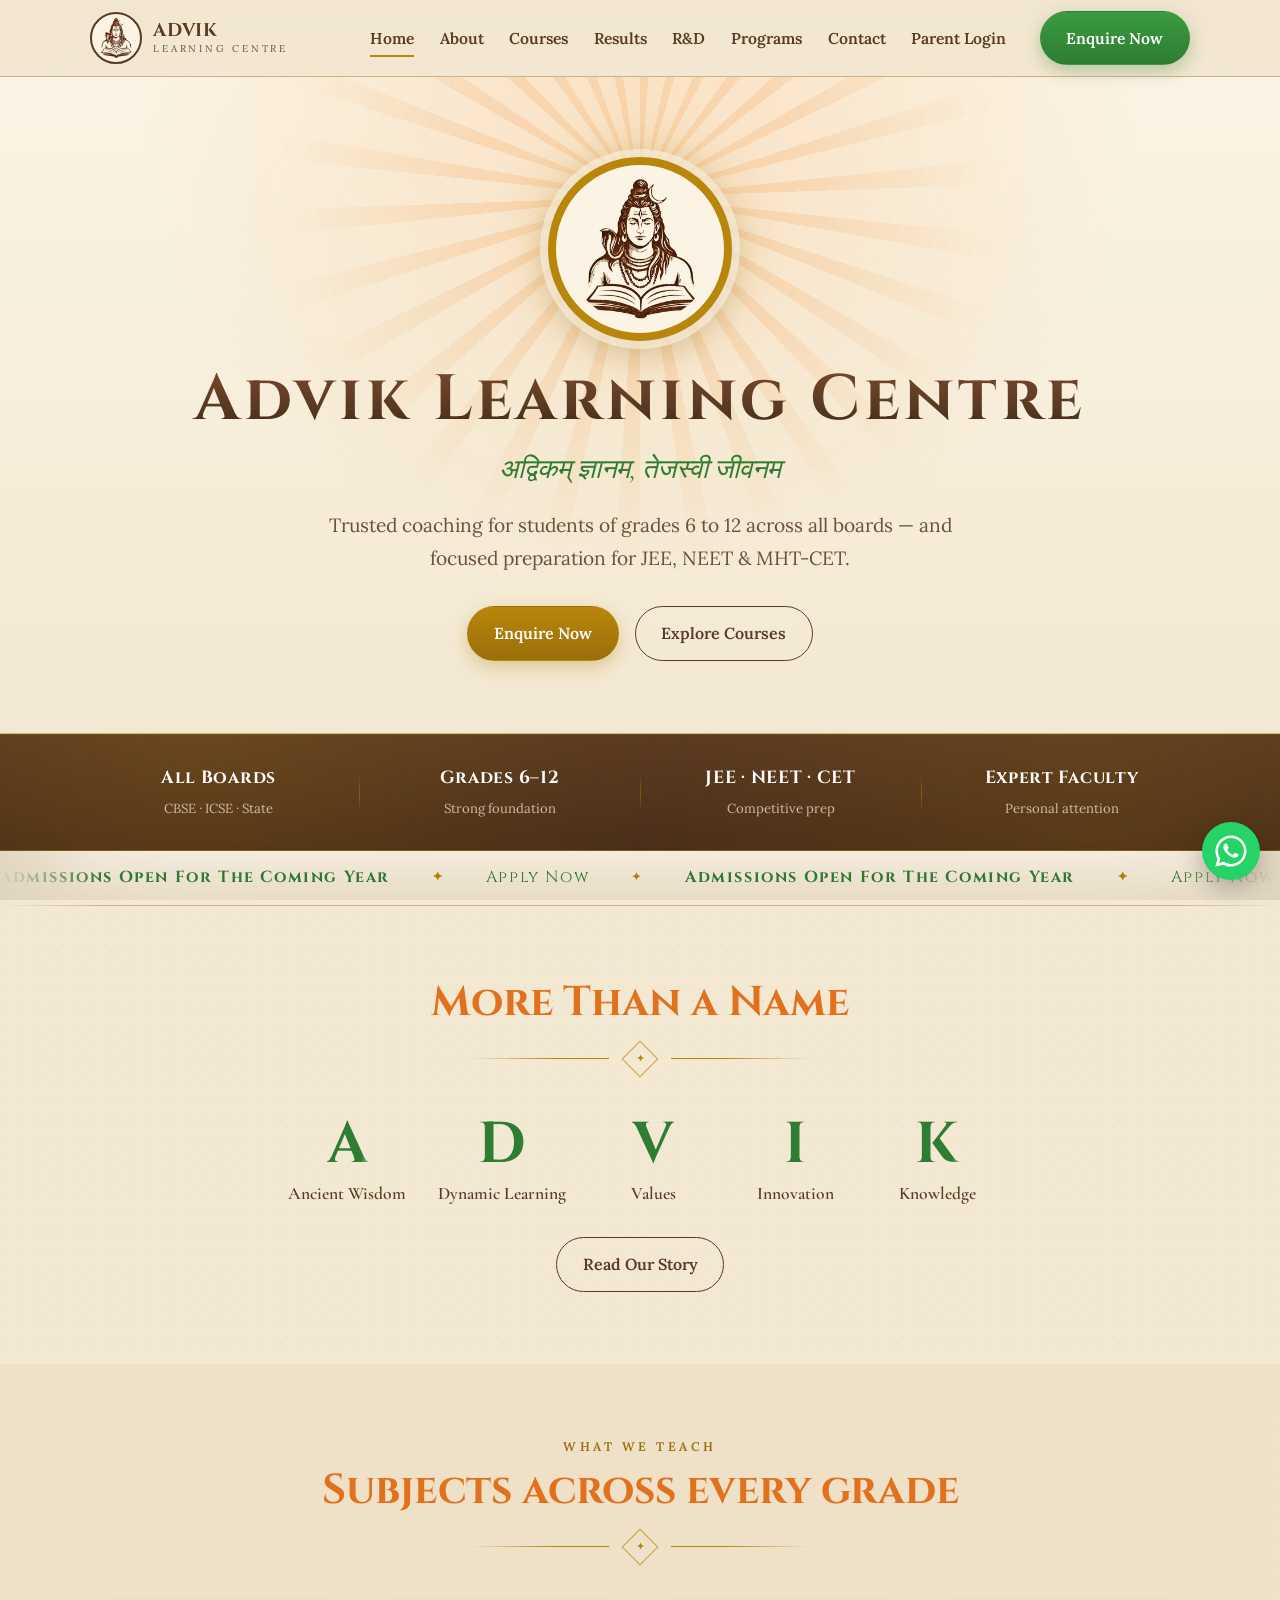
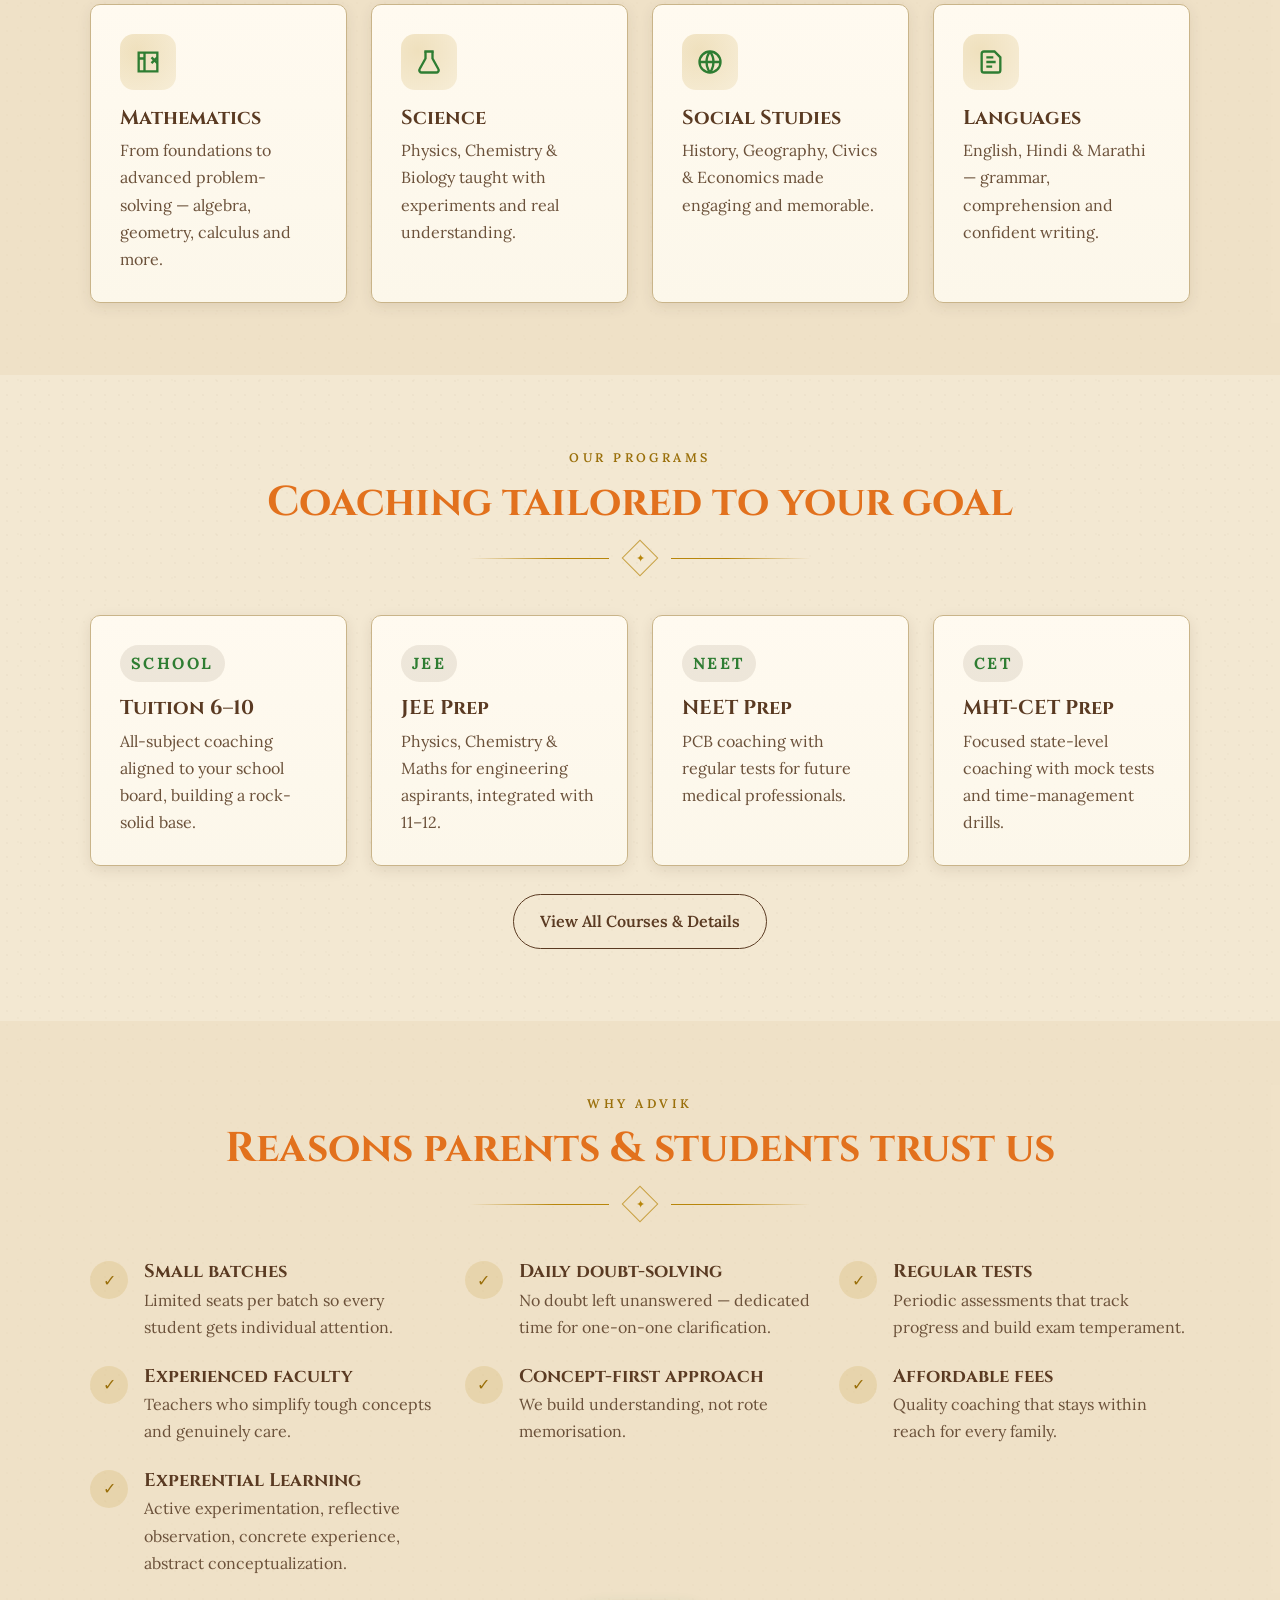
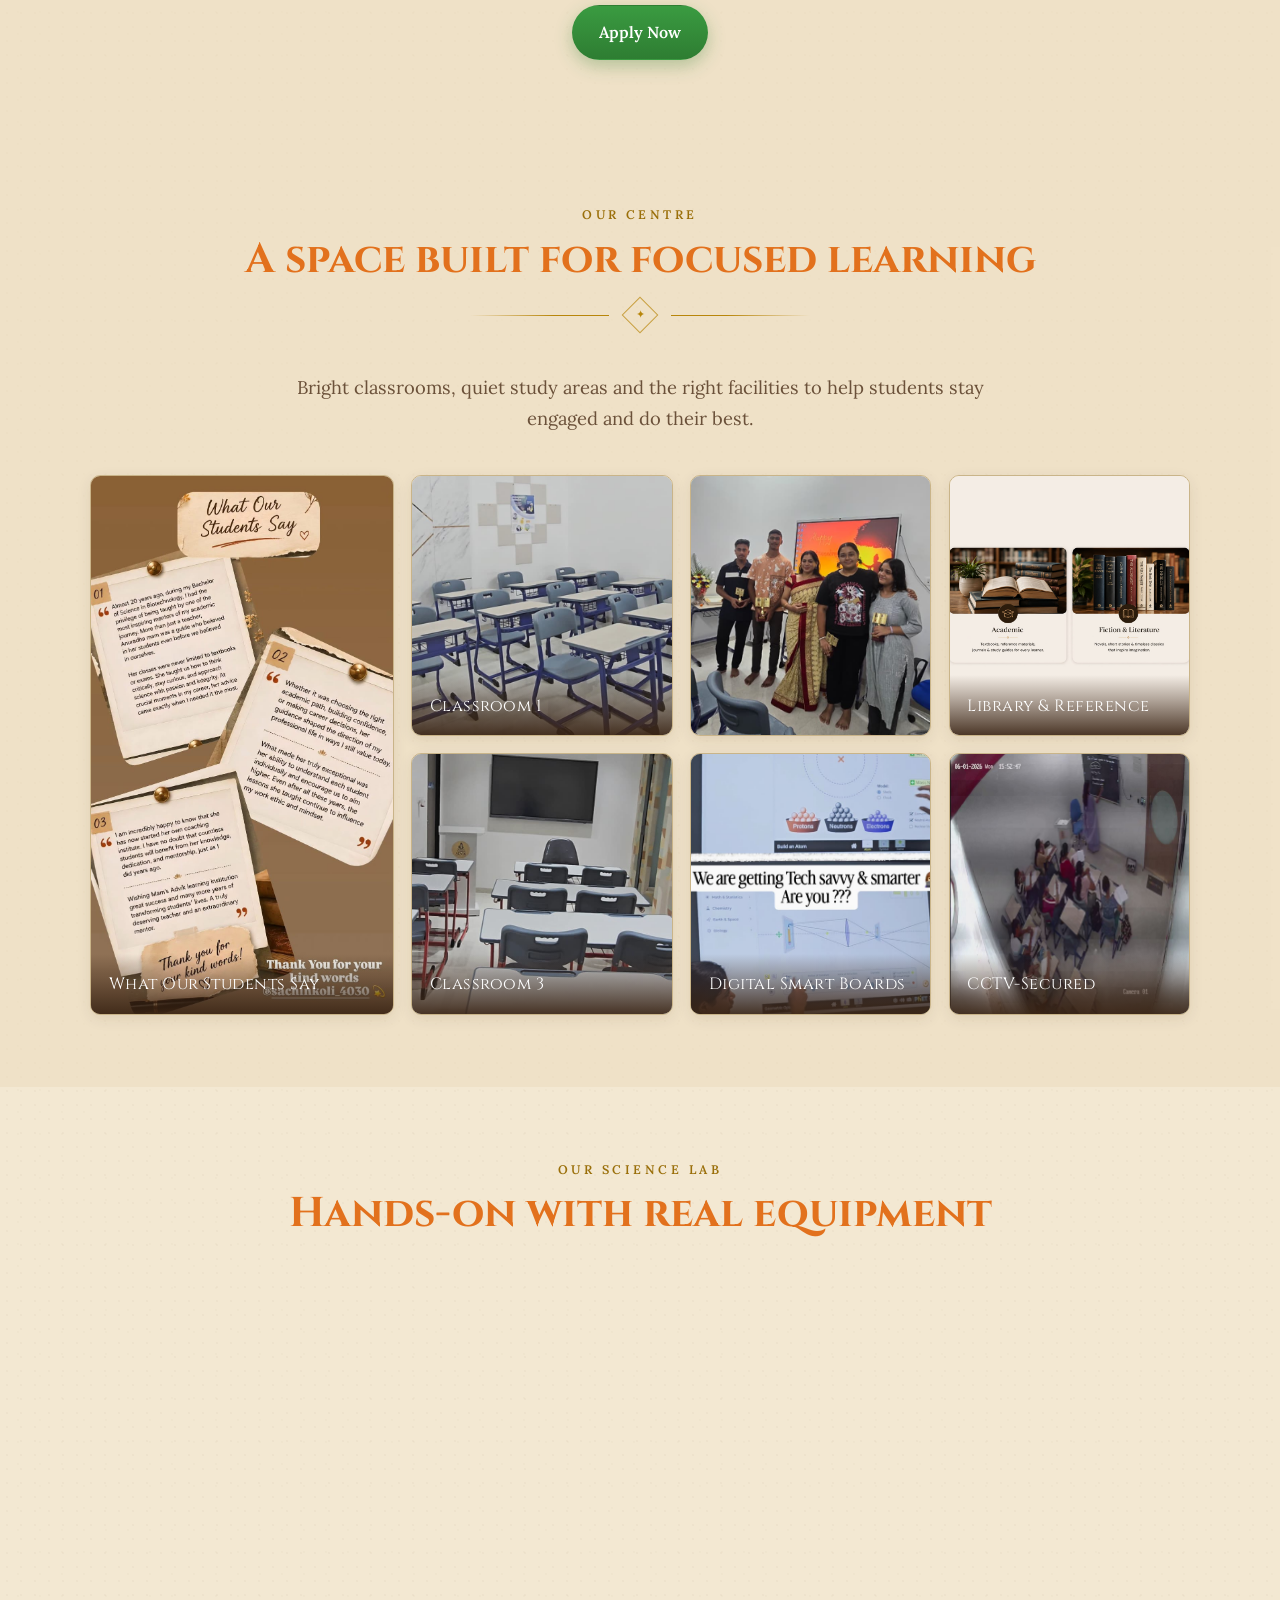
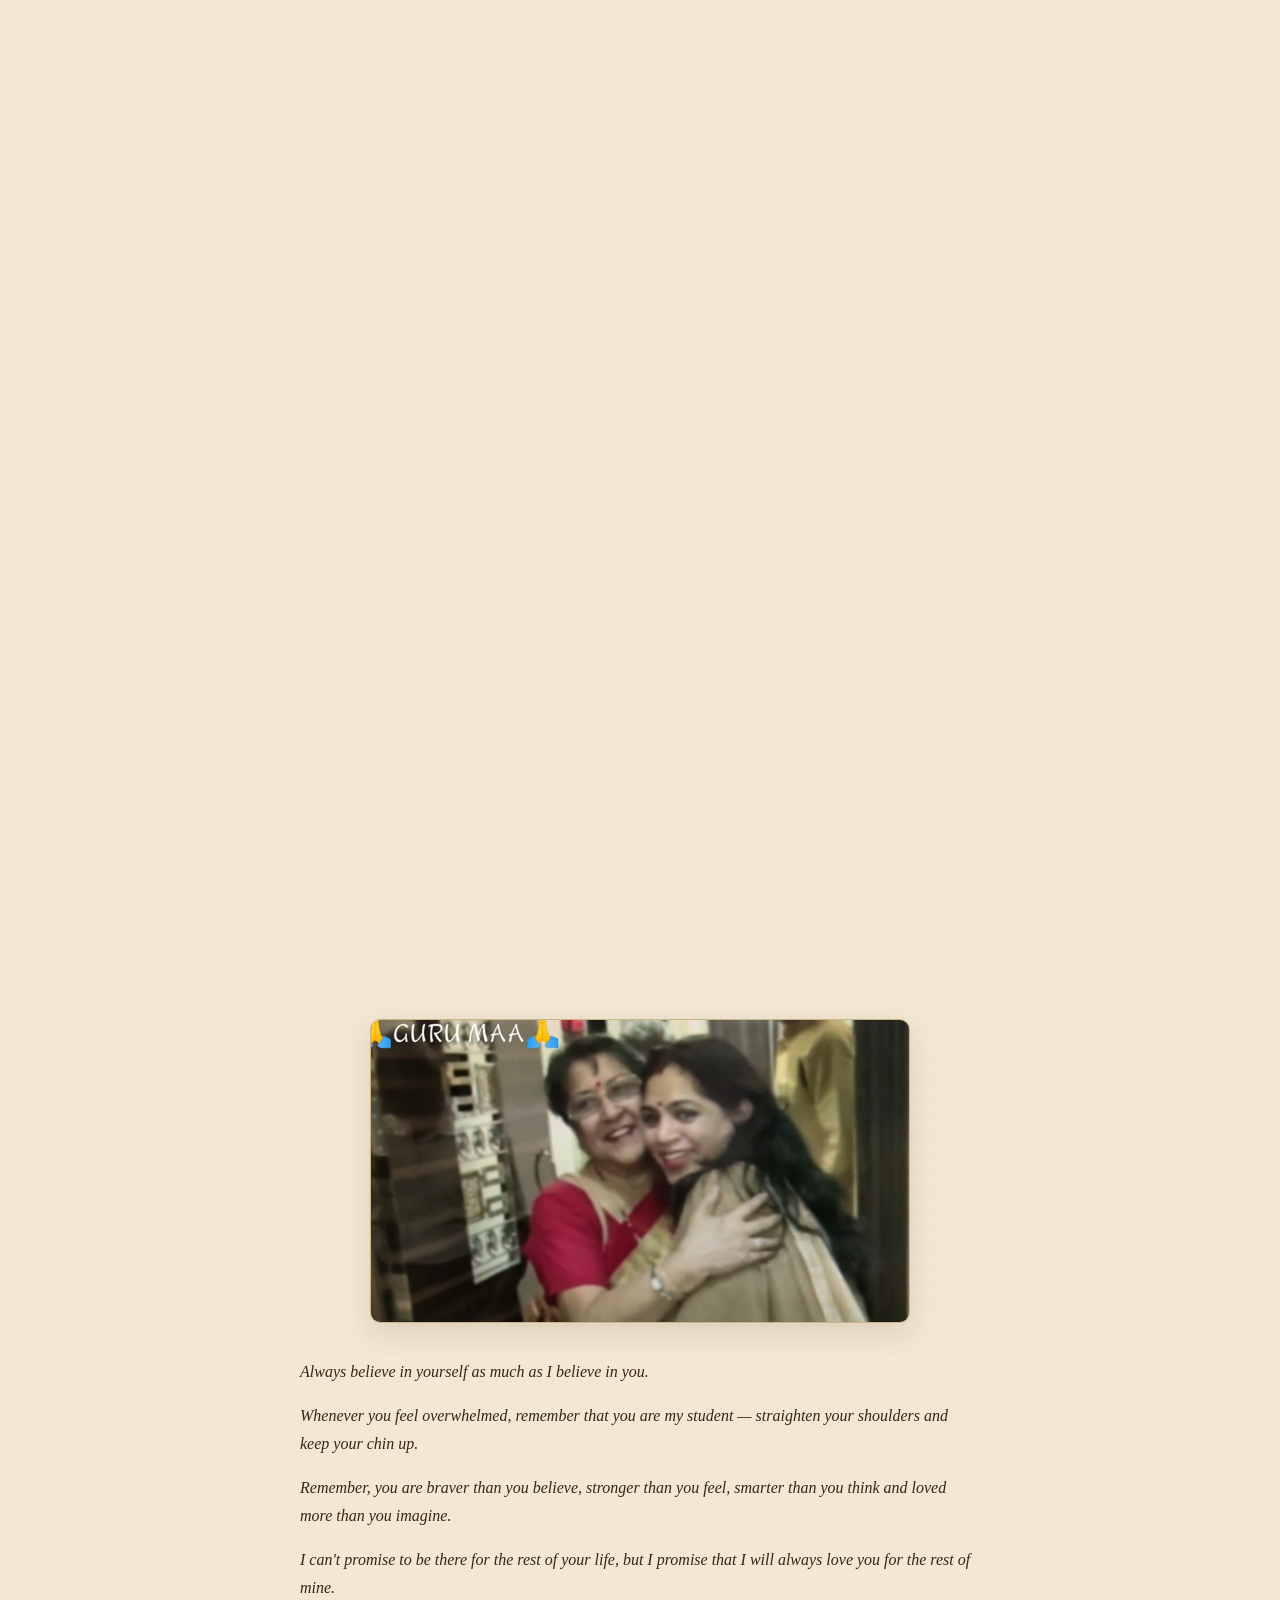
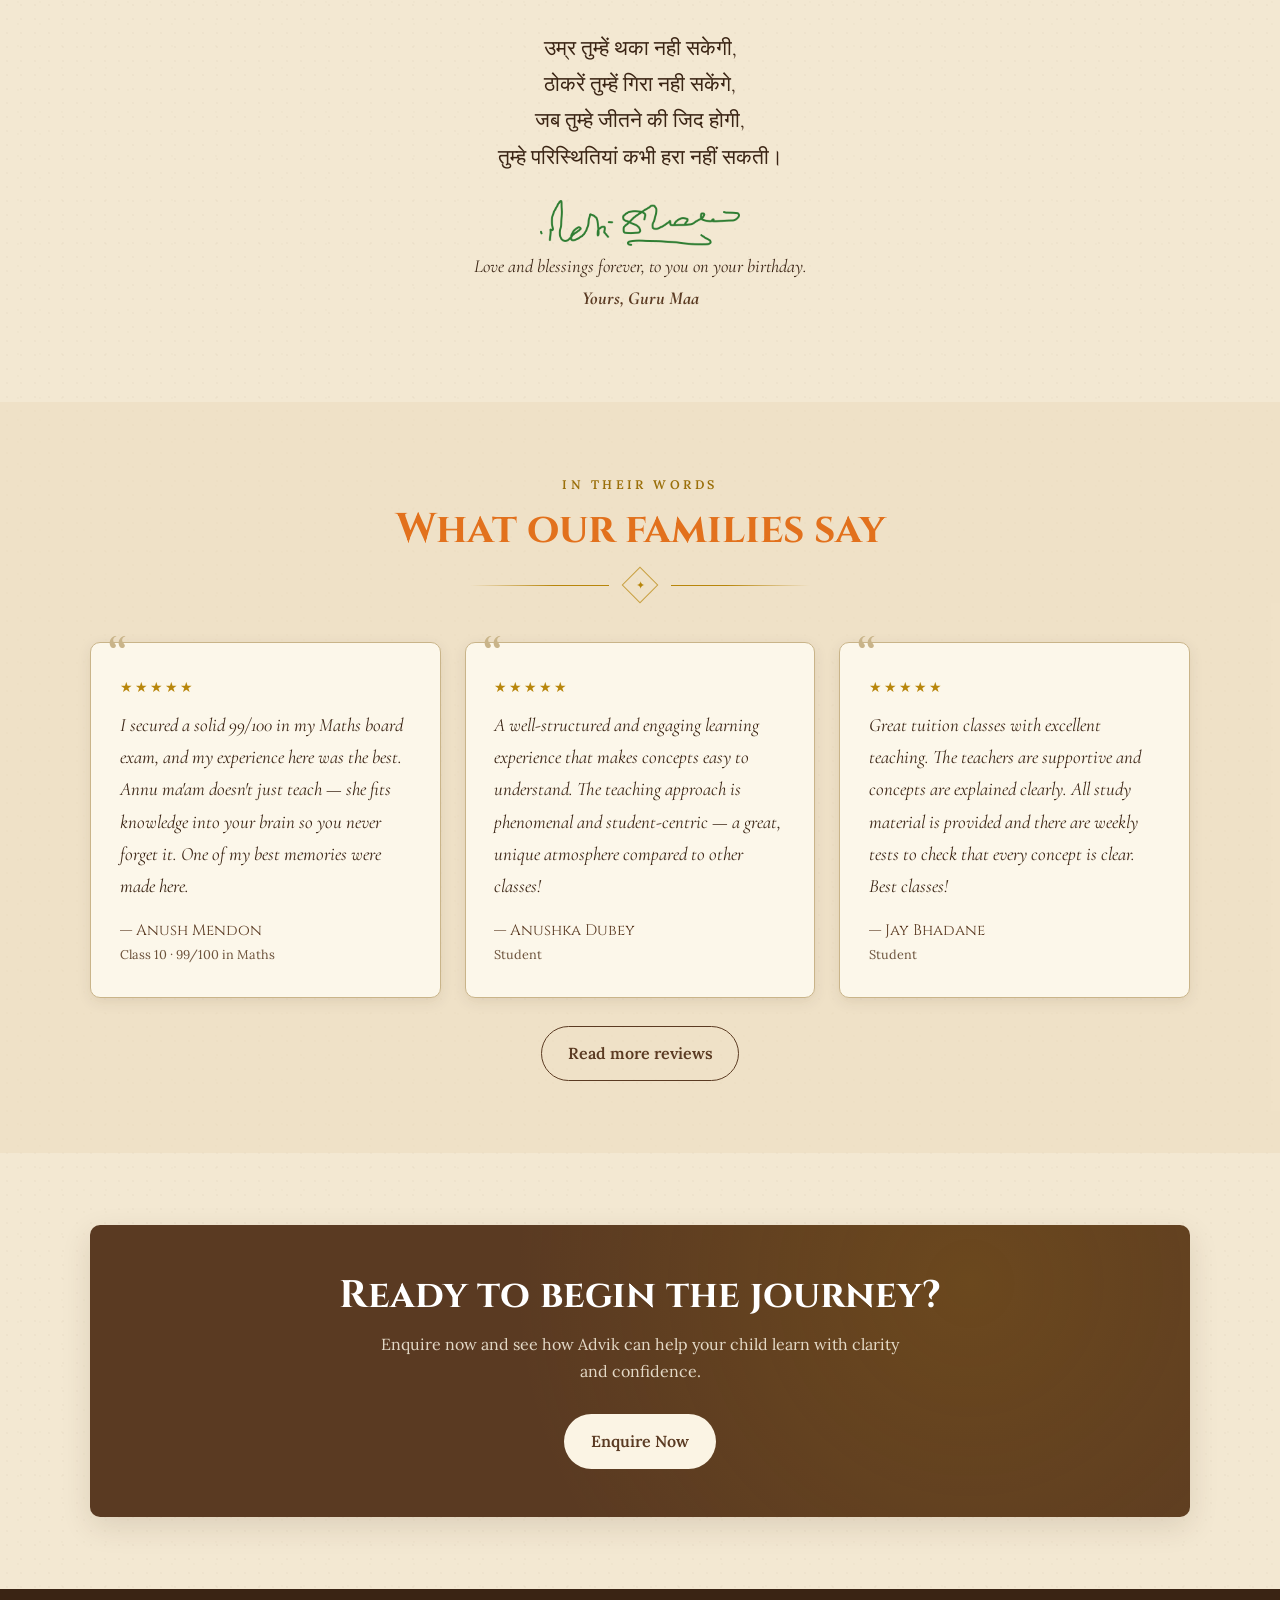
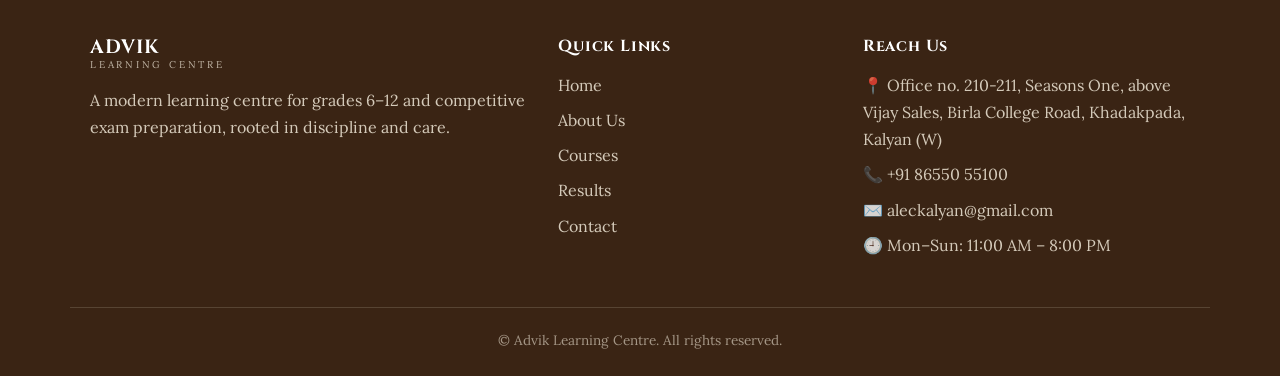
==== commit 22f18a8c: "Move Guru Maa message to homepage; add signature; remove travelling bg glow layer" ====
--- a/index.html
+++ b/index.html
@@ -280,6 +280,25 @@
     </div>
   </section>
 
+  <!-- ============ Message from Guru Maa ============ -->
+  <section class="section">
+    <div class="container" style="max-width: 760px;">
+      <span class="section-kicker">Words of Inspiration</span>
+      <h2 class="section-title">A Message from Guru Maa</h2>
+      <div class="ornament"><span>✦</span></div>
+      <img class="guru-photo" src="assets/gurumaa.png" alt="Guru Maa with Mrs. Anuradha Dubey" />
+      <div class="guru-message">
+        <p>Always believe in yourself as much as I believe in you.</p>
+        <p>Whenever you feel overwhelmed, remember that you are my student — straighten your shoulders and keep your chin up.</p>
+        <p>Remember, you are braver than you believe, stronger than you feel, smarter than you think and loved more than you imagine.</p>
+        <p>I can't promise to be there for the rest of your life, but I promise that I will always love you for the rest of mine.</p>
+        <p class="guru-verse">उम्र तुम्हें थका नही सकेगी,<br/>ठोकरें तुम्हें गिरा नही सकेंगे,<br/>जब तुम्हे जीतने की जिद होगी,<br/>तुम्हे परिस्थितियां कभी हरा नहीं सकती।</p>
+        <img class="guru-sign-img" src="assets/sign.png" alt="Guru Maa's signature" />
+        <p class="guru-sign">Love and blessings forever, to you on your birthday.<br/><strong>Yours, Guru Maa</strong></p>
+      </div>
+    </div>
+  </section>
+
   <!-- ============ Testimonials ============ -->
   <section class="section section--tint">
     <div class="container">
--- a/css/styles.css
+++ b/css/styles.css
@@ -44,11 +44,10 @@
   background-image:
     url("data:image/svg+xml,%3Csvg xmlns='http://www.w3.org/2000/svg' width='140' height='140'%3E%3Cfilter id='n'%3E%3CfeTurbulence type='fractalNoise' baseFrequency='0.85' numOctaves='2' stitchTiles='stitch'/%3E%3C/filter%3E%3Crect width='100%25' height='100%25' filter='url(%23n)' opacity='0.05'/%3E%3C/svg%3E"),
     radial-gradient(rgba(123, 74, 46, 0.035) 1px, transparent 1px),
-    radial-gradient(rgba(123, 74, 46, 0.022) 1px, transparent 1px),
-    radial-gradient(circle at 50% -10%, rgba(184,134,11,0.10), transparent 60%);
-  background-size: 140px 140px, 14px 14px, 22px 22px, 100% 900px;
-  background-position: 0 0, 0 0, 7px 11px, center top;
-  background-attachment: fixed, scroll, scroll, fixed;
+    radial-gradient(rgba(123, 74, 46, 0.022) 1px, transparent 1px);
+  background-size: 140px 140px, 14px 14px, 22px 22px;
+  background-position: 0 0, 0 0, 7px 11px;
+  background-attachment: fixed, scroll, scroll;
   -webkit-font-smoothing: antialiased;
 }
 /* subtle edge vignette for an aged-paper feel */
@@ -133,7 +132,7 @@
 .founder-name { margin-top: 0.9rem; display: flex; flex-direction: column; gap: 2px; }
 .founder-name strong { font-family: var(--font-display); color: var(--sepia); font-size: 1.15rem; }
 .founder-name span { color: var(--gold-deep); font-size: 0.85rem; letter-spacing: 0.03em; }
-.founder-bio p { color: var(--ink); }
+.founder-bio p { color: var(--ink); text-align: justify; }
 /* at-a-glance credential chips */
 .founder-creds { display: flex; flex-wrap: wrap; gap: 0.6rem; margin: 0 0 1.6rem; padding: 0; list-style: none; }
 .founder-creds li {
@@ -152,6 +151,22 @@
   .founder-photo { position: static; }
   .founder-photo img { max-width: 280px; margin: 0 auto; }
 }
+
+/* Message from Guru Maa */
+.guru-photo {
+  display: block; width: 100%; max-width: 540px; margin: 0 auto 2.2rem;
+  aspect-ratio: 16 / 9; object-fit: cover;
+  border-radius: var(--radius); border: 1px solid var(--line); box-shadow: var(--shadow);
+}
+.guru-message { max-width: 680px; margin: 0 auto; }
+.guru-message p { color: var(--ink); font-style: italic; line-height: 1.75; margin-bottom: 1rem; }
+.guru-verse {
+  text-align: center; font-style: normal !important; font-family: var(--font-head);
+  font-size: 1.3rem; line-height: 1.6; color: var(--kesari); margin: 1.8rem 0;
+}
+.guru-sign-img { display: block; width: 200px; max-width: 60%; margin: 1.5rem auto 0.2rem; }
+.guru-sign { text-align: center; font-family: var(--font-head); font-size: 1.15rem; }
+.guru-sign strong { color: var(--sepia); }
 
 /* Core values — grid of cards */
 .values-grid {
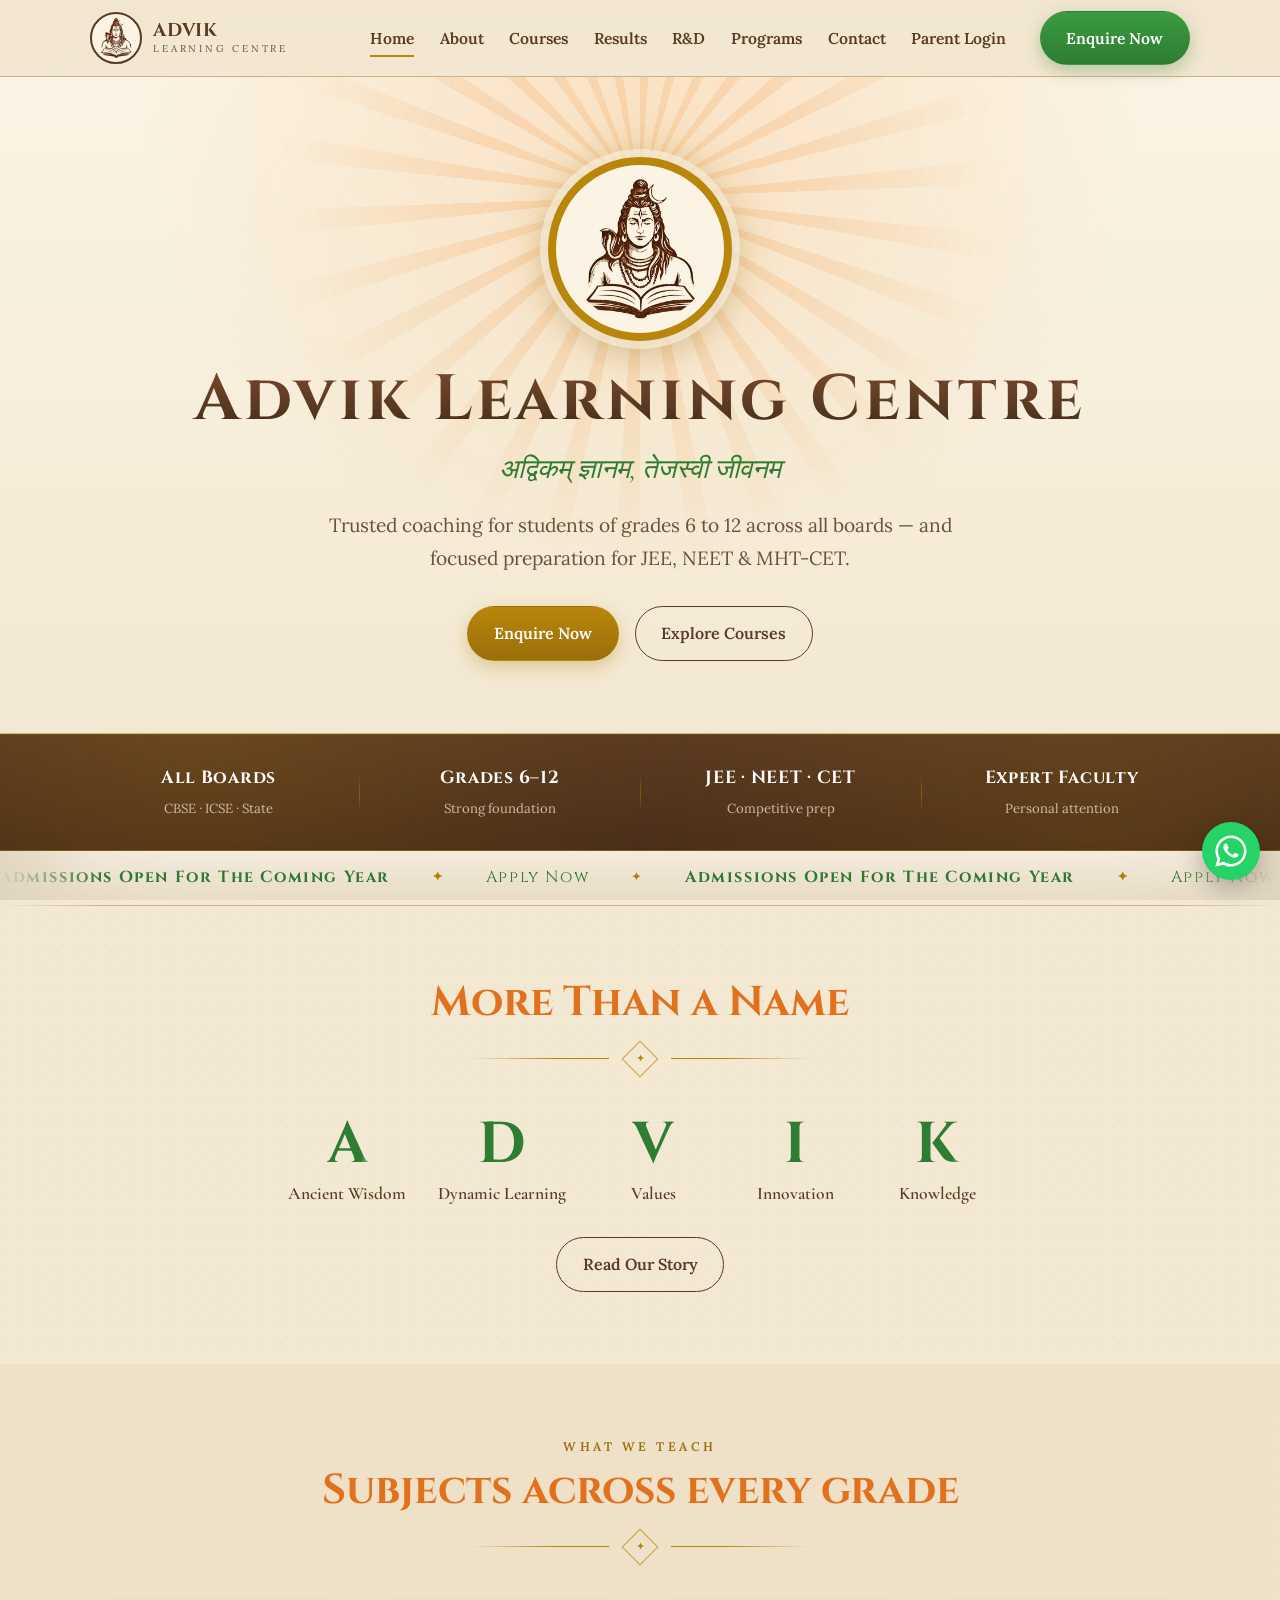
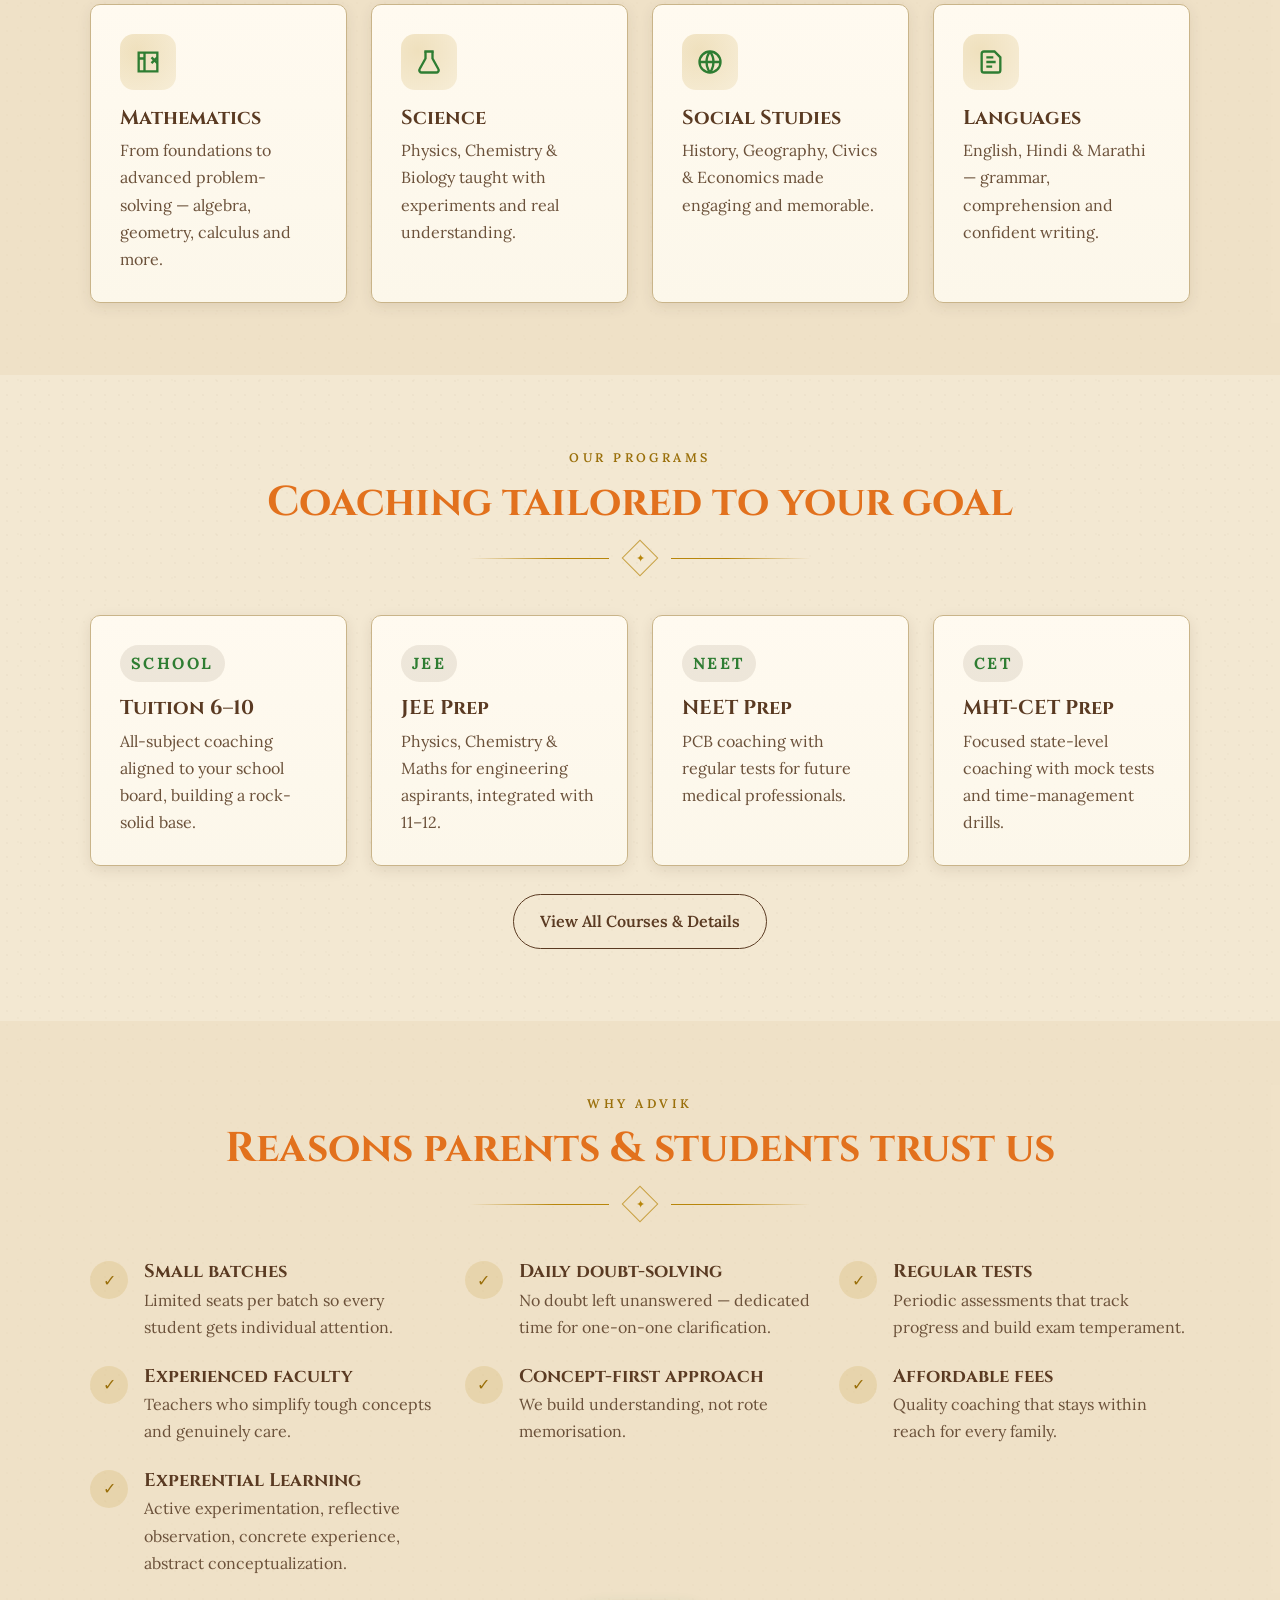
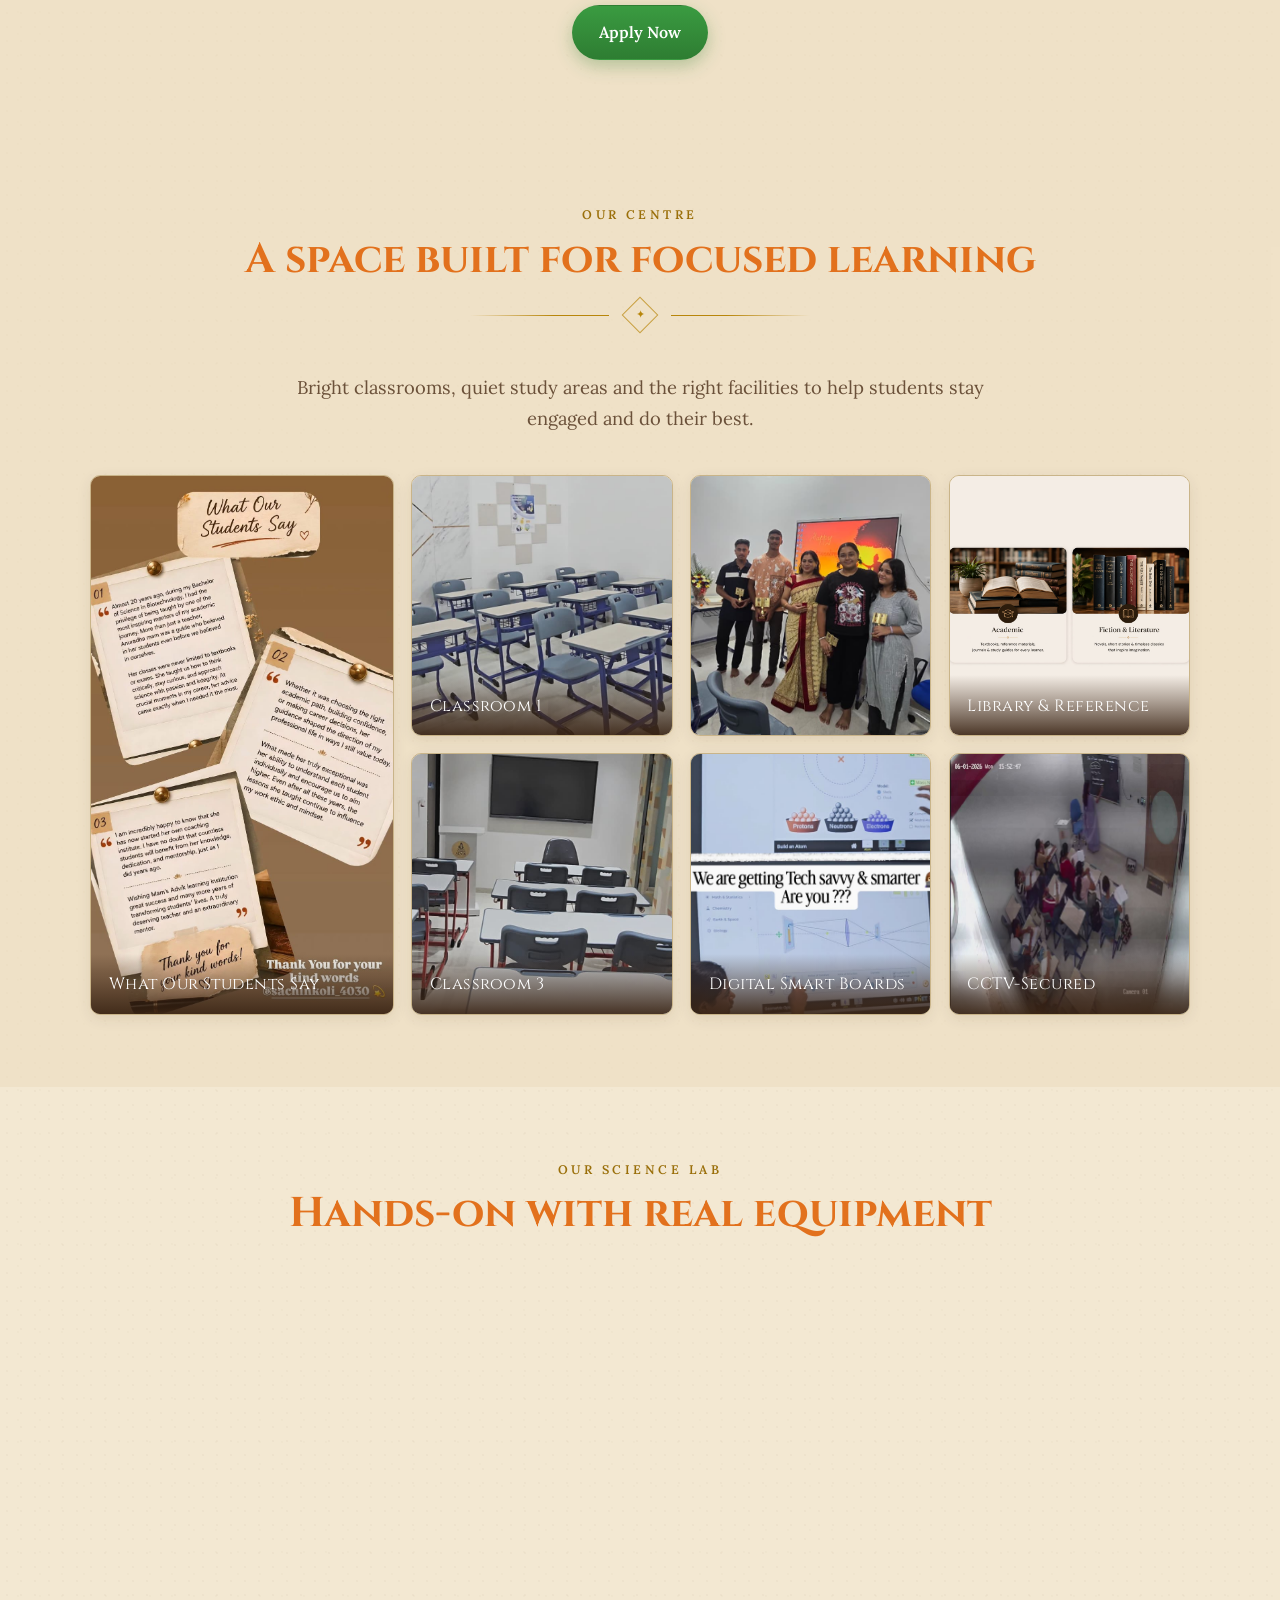
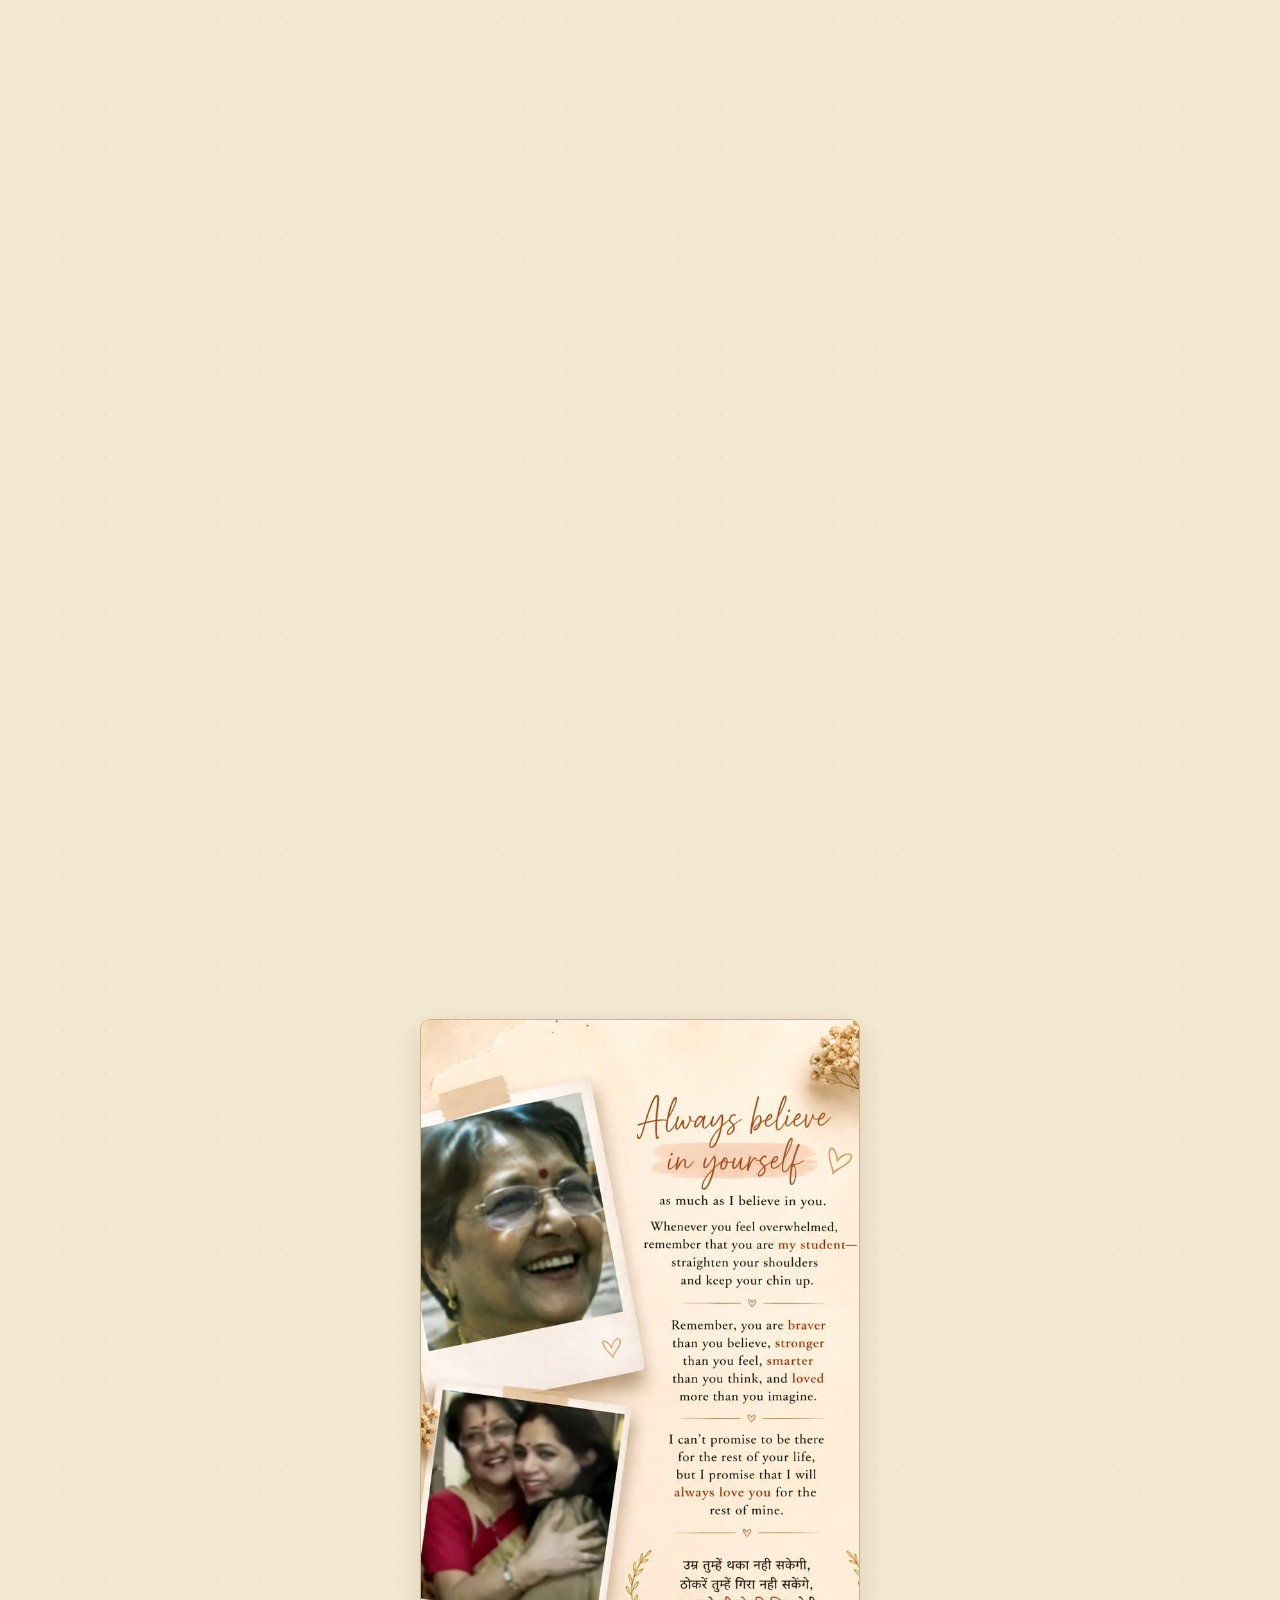
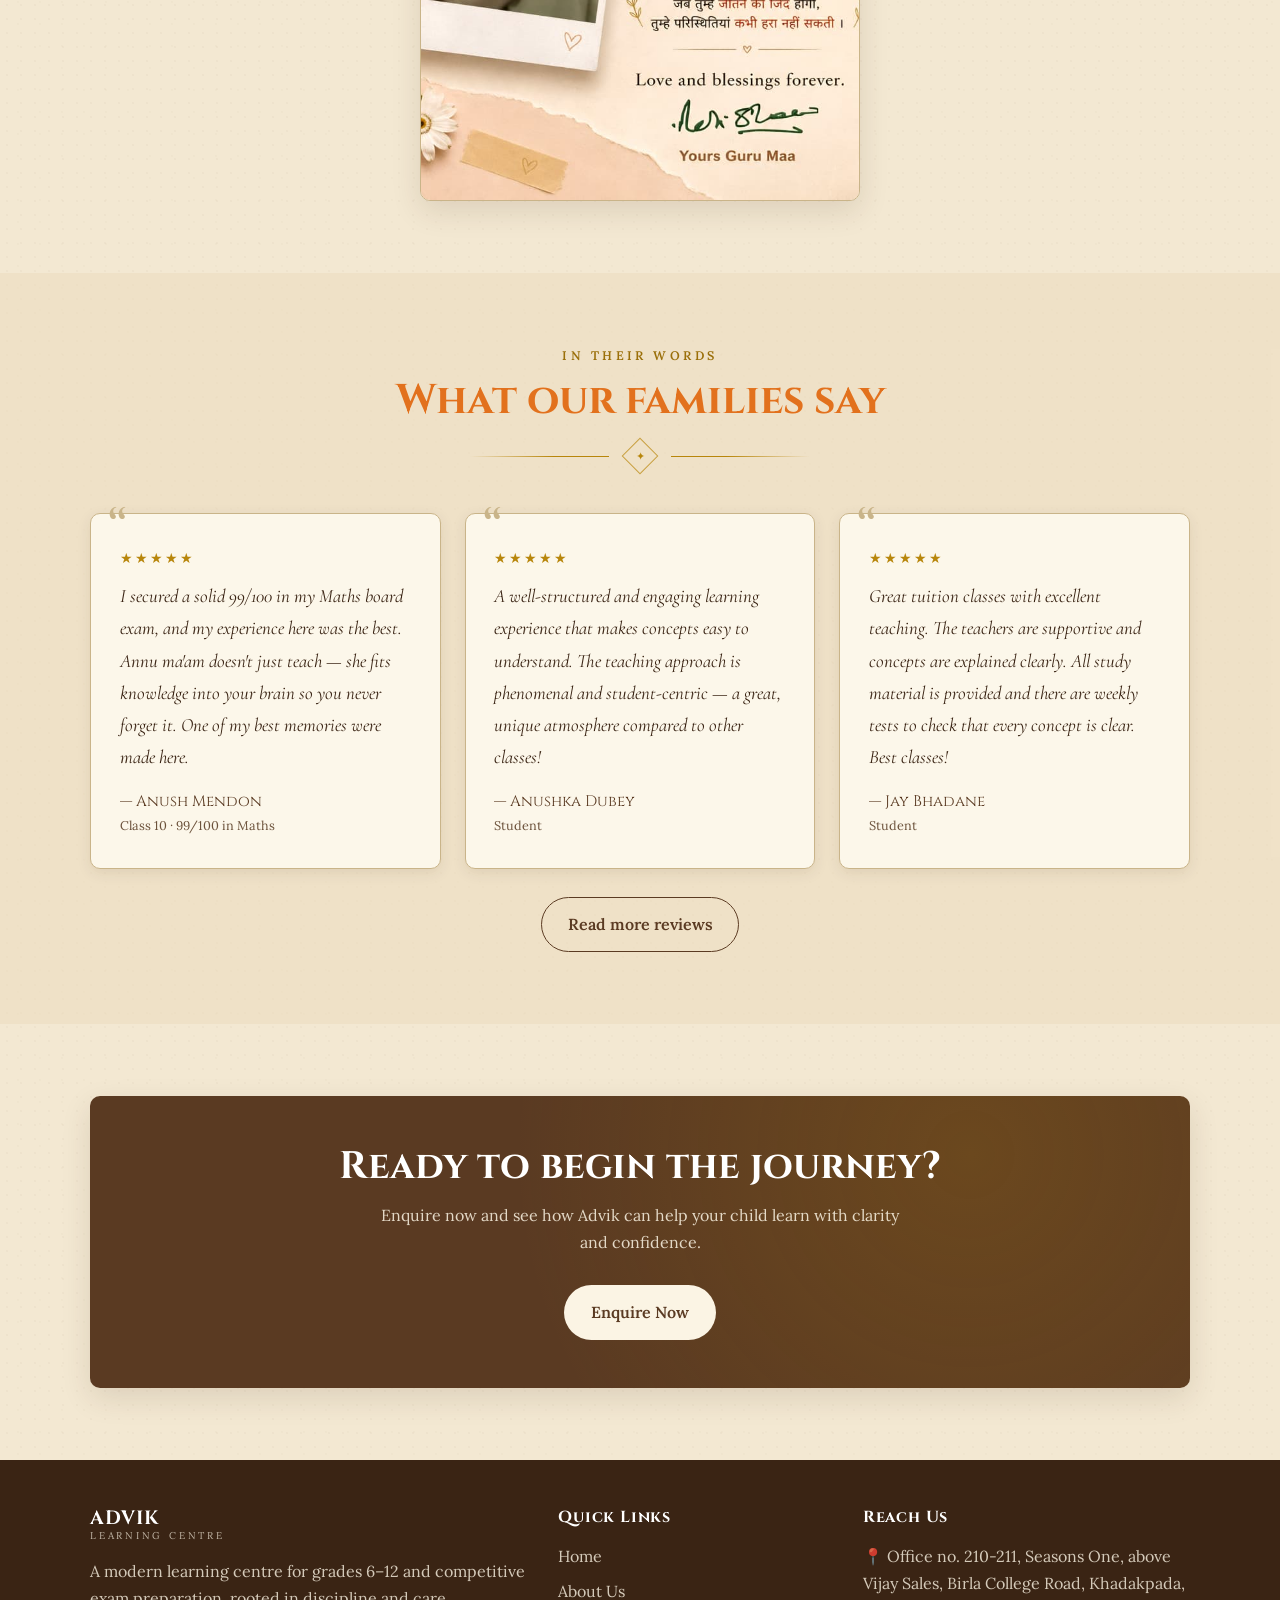
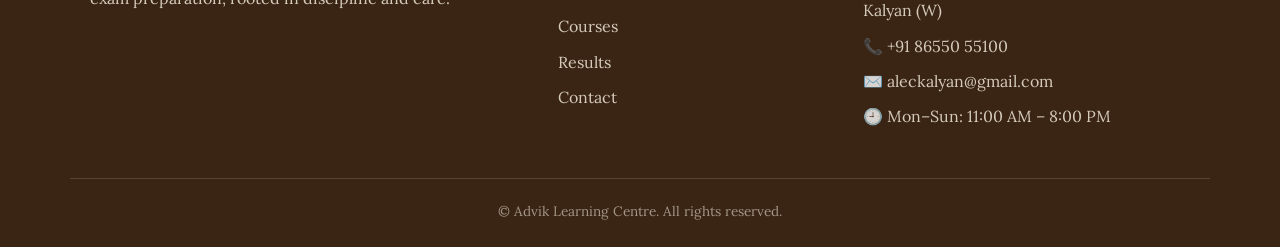
==== commit a47c86f9: "Guru Maa section: replace with single 9:16 message graphic" ====
--- a/index.html
+++ b/index.html
@@ -286,16 +286,7 @@
       <span class="section-kicker">Words of Inspiration</span>
       <h2 class="section-title">A Message from Guru Maa</h2>
       <div class="ornament"><span>✦</span></div>
-      <img class="guru-photo" src="assets/gurumaa.png" alt="Guru Maa with Mrs. Anuradha Dubey" />
-      <div class="guru-message">
-        <p>Always believe in yourself as much as I believe in you.</p>
-        <p>Whenever you feel overwhelmed, remember that you are my student — straighten your shoulders and keep your chin up.</p>
-        <p>Remember, you are braver than you believe, stronger than you feel, smarter than you think and loved more than you imagine.</p>
-        <p>I can't promise to be there for the rest of your life, but I promise that I will always love you for the rest of mine.</p>
-        <p class="guru-verse">उम्र तुम्हें थका नही सकेगी,<br/>ठोकरें तुम्हें गिरा नही सकेंगे,<br/>जब तुम्हे जीतने की जिद होगी,<br/>तुम्हे परिस्थितियां कभी हरा नहीं सकती।</p>
-        <img class="guru-sign-img" src="assets/sign.png" alt="Guru Maa's signature" />
-        <p class="guru-sign">Love and blessings forever, to you on your birthday.<br/><strong>Yours, Guru Maa</strong></p>
-      </div>
+      <img class="guru-card" src="assets/gurumaamessage.jpeg" alt="A message from Guru Maa to her students" />
     </div>
   </section>
 
--- a/css/styles.css
+++ b/css/styles.css
@@ -153,20 +153,11 @@
 }
 
 /* Message from Guru Maa */
-.guru-photo {
-  display: block; width: 100%; max-width: 540px; margin: 0 auto 2.2rem;
-  aspect-ratio: 16 / 9; object-fit: cover;
+.guru-card {
+  display: block; width: 100%; max-width: 440px; margin: 0 auto;
+  aspect-ratio: 9 / 16; object-fit: cover;
   border-radius: var(--radius); border: 1px solid var(--line); box-shadow: var(--shadow);
 }
-.guru-message { max-width: 680px; margin: 0 auto; }
-.guru-message p { color: var(--ink); font-style: italic; line-height: 1.75; margin-bottom: 1rem; }
-.guru-verse {
-  text-align: center; font-style: normal !important; font-family: var(--font-head);
-  font-size: 1.3rem; line-height: 1.6; color: var(--kesari); margin: 1.8rem 0;
-}
-.guru-sign-img { display: block; width: 200px; max-width: 60%; margin: 1.5rem auto 0.2rem; }
-.guru-sign { text-align: center; font-family: var(--font-head); font-size: 1.15rem; }
-.guru-sign strong { color: var(--sepia); }
 
 /* Core values — grid of cards */
 .values-grid {
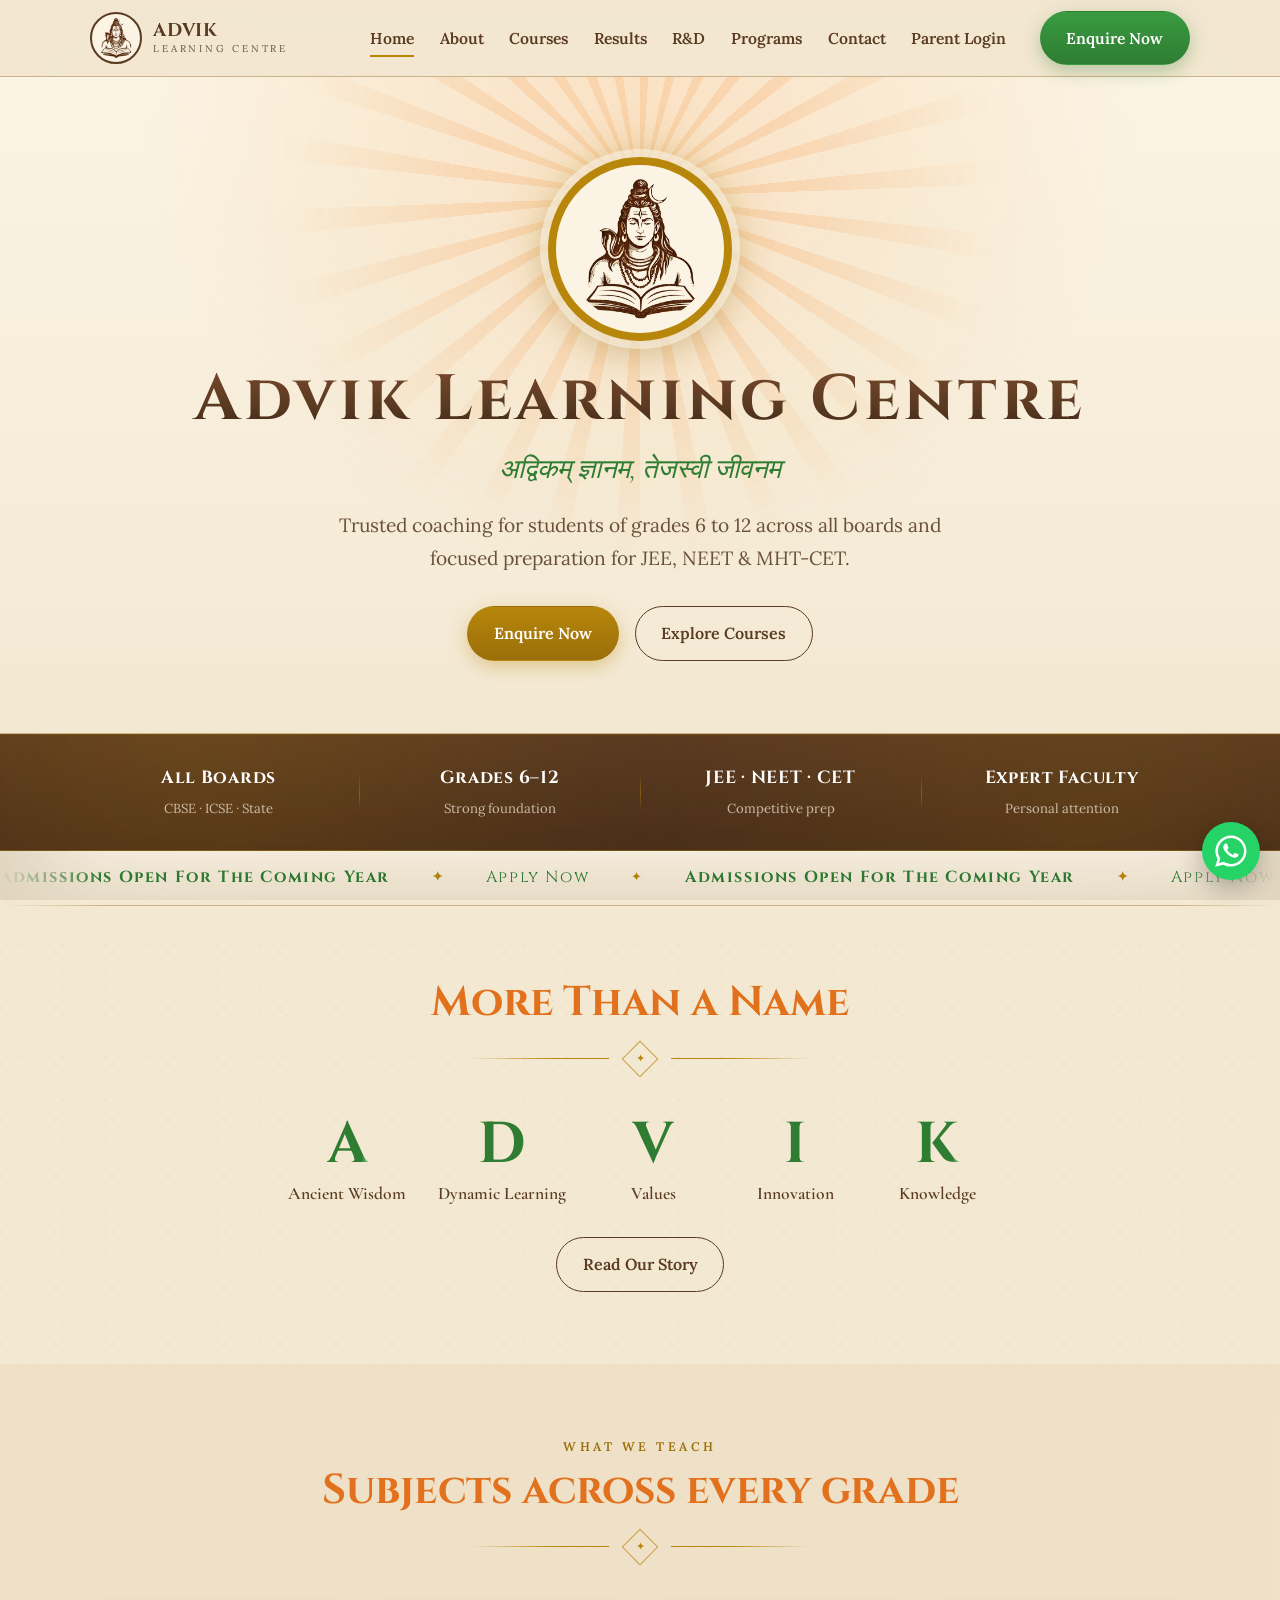
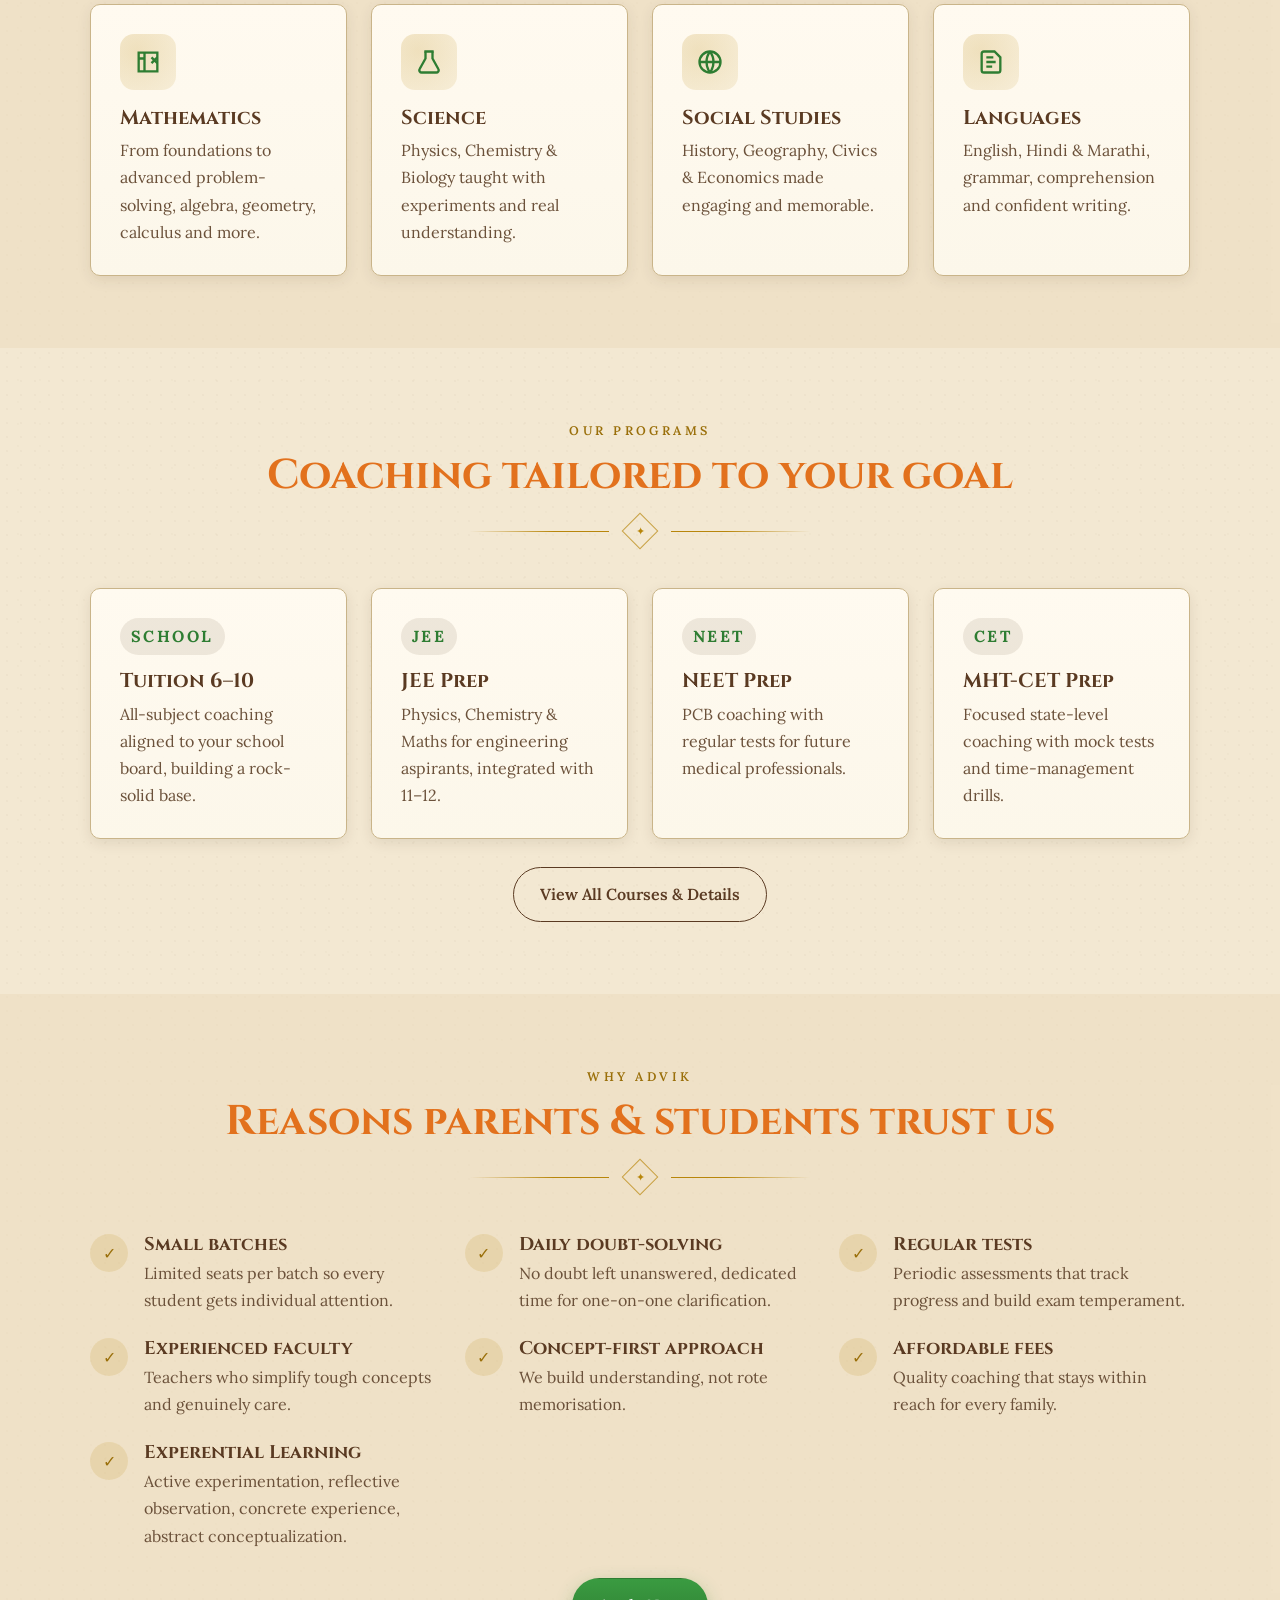
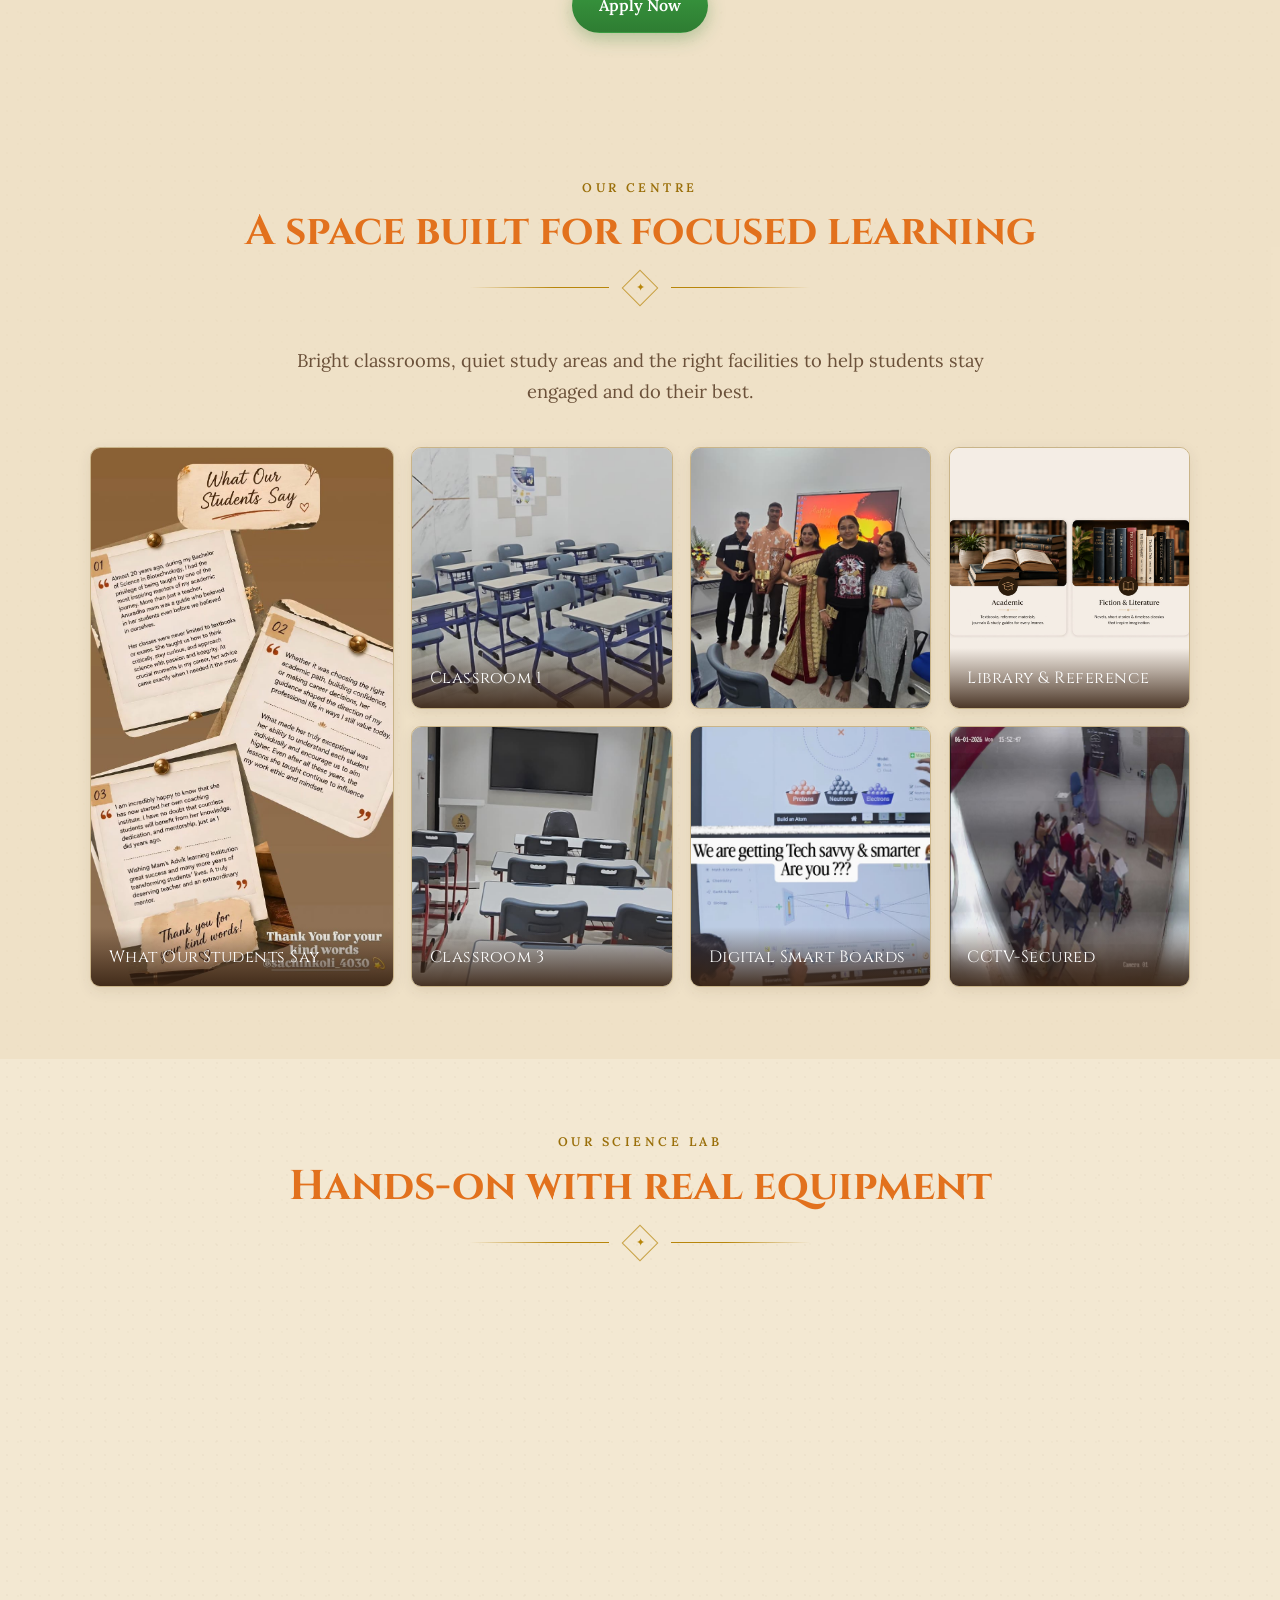
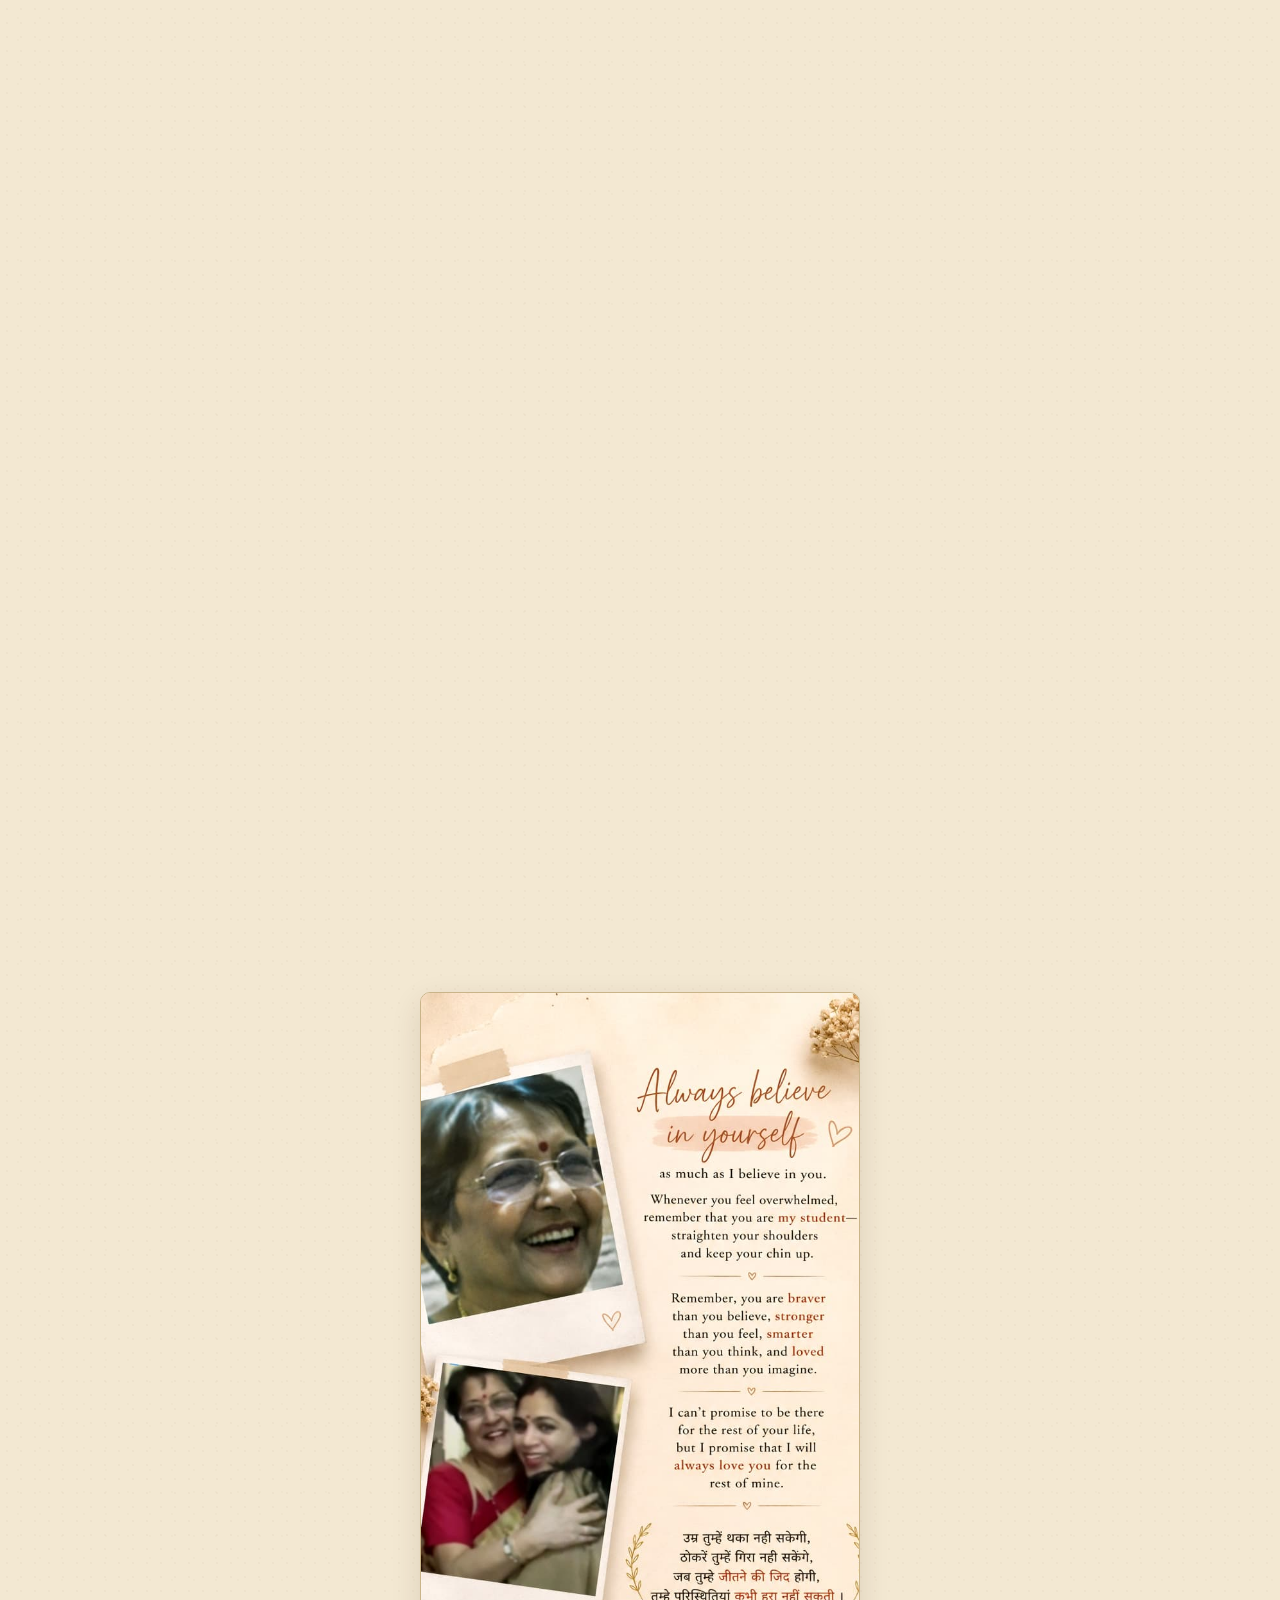
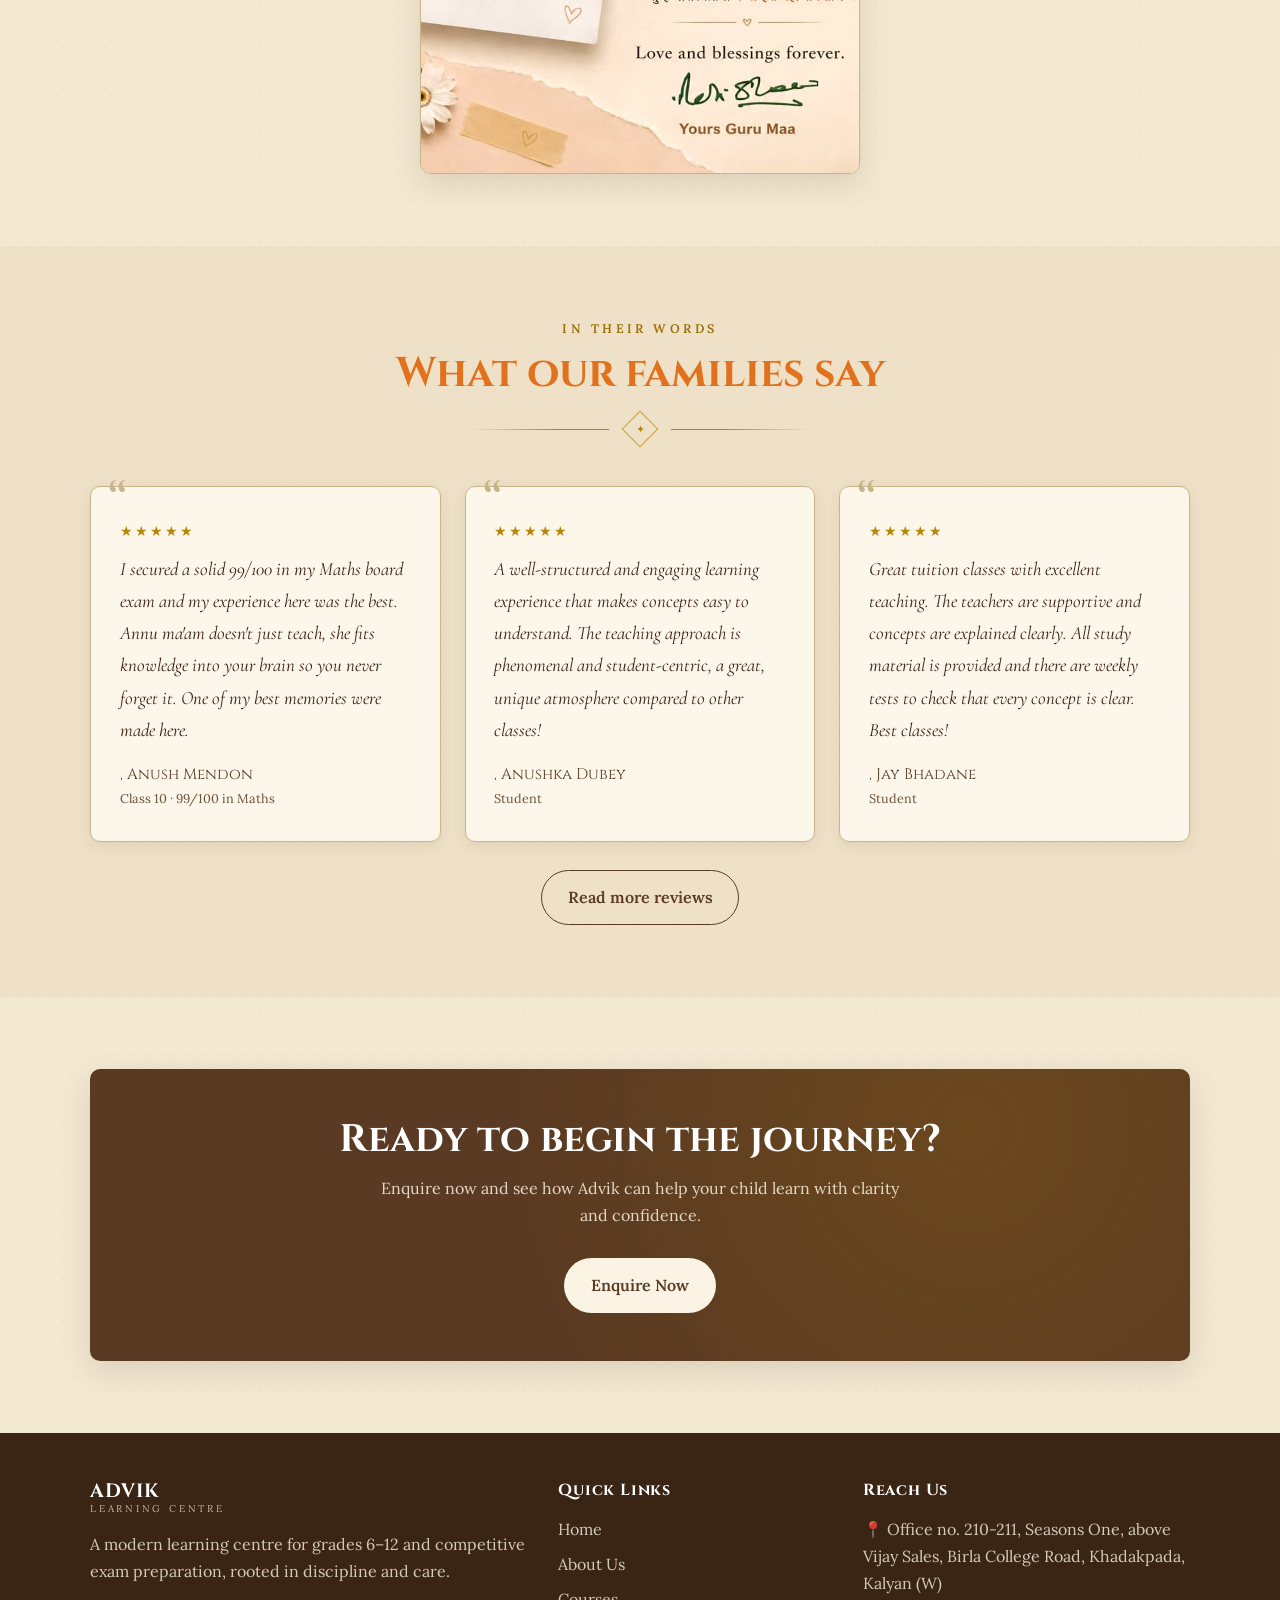
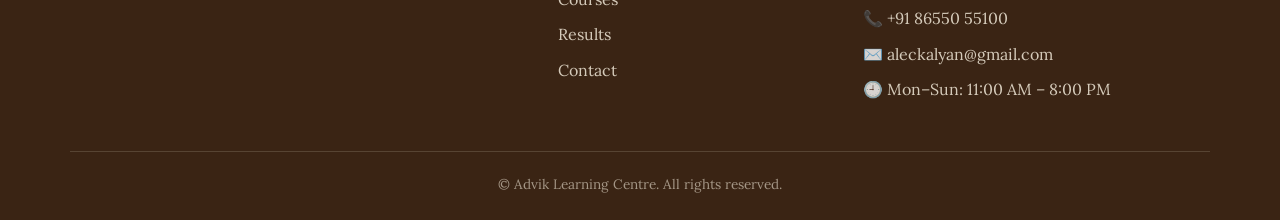
==== commit 332ccda6: "Remove logos from login/admin pages; strip em dashes and oxford commas sitewide" ====
--- a/index.html
+++ b/index.html
@@ -3,12 +3,12 @@
 <head>
   <meta charset="UTF-8" />
   <meta name="viewport" content="width=device-width, initial-scale=1.0" />
-  <title>Advik Learning Centre — Coaching for 6th–12th, JEE, NEET &amp; CET | Kalyan West</title>
-  <meta name="description" content="Advik Learning Centre, Khadakpada, Kalyan West — expert coaching for grades 6 to 12 across all boards in Maths, Science, SST &amp; Languages, plus JEE, NEET and MHT-CET preparation." />
+  <title>Advik Learning Centre, Coaching for 6th–12th, JEE, NEET &amp; CET | Kalyan West</title>
+  <meta name="description" content="Advik Learning Centre, Khadakpada, Kalyan West, expert coaching for grades 6 to 12 across all boards in Maths, Science, SST &amp; Languages, plus JEE, NEET and MHT-CET preparation." />
   <meta name="theme-color" content="#3a2414" />
 
   <!-- Open Graph -->
-  <meta property="og:title" content="Advik Learning Centre — Kalyan West" />
+  <meta property="og:title" content="Advik Learning Centre, Kalyan West" />
   <meta property="og:description" content="Coaching for 6th–12th (all boards) and JEE | NEET | CET in Khadakpada, Kalyan West." />
   <meta property="og:type" content="website" />
   <meta property="og:image" content="assets/advik-logo.png" />
@@ -54,7 +54,7 @@
       <img class="hero-logo" src="assets/advik-logo.png" alt="Advik Learning Centre" />
       <h1>Advik Learning Centre</h1>
       <p class="sanskrit">अद्विकम् ज्ञानम, तेजस्वी जीवनम</p>
-      <p class="tagline">Trusted coaching for students of grades 6 to 12 across all boards — and focused preparation for JEE, NEET &amp; MHT-CET.</p>
+      <p class="tagline">Trusted coaching for students of grades 6 to 12 across all boards and focused preparation for JEE, NEET &amp; MHT-CET.</p>
       <div class="hero-actions">
         <a class="btn btn--primary" href="https://wa.me/+918655055100">Enquire Now</a>
         <a class="btn btn--ghost" href="courses.html">Explore Courses</a>
@@ -73,7 +73,7 @@
   </div>
 
   <!-- ============ Offerings ribbon ============ -->
-  <a class="marquee-link" href="admissions.html" aria-label="Admissions open for the coming year — apply now">
+  <a class="marquee-link" href="admissions.html" aria-label="Admissions open for the coming year, apply now">
   <div class="marquee" aria-hidden="true">
     <div class="marquee-track">
       <span style="color: #2e7d32; font-weight: 700;">Admissions Open For The Coming Year</span><span style="color: #2e7d32;">Apply Now</span>
@@ -112,7 +112,7 @@
         <div class="card">
           <div class="icon"><svg viewBox="0 0 24 24" fill="none" stroke="currentColor" stroke-width="2"><path d="M4 4h16v16H4z"/><path d="M9 4v16M4 9h5M15 8l5 5M15 13l5-5"/></svg></div>
           <h3>Mathematics</h3>
-          <p>From foundations to advanced problem-solving — algebra, geometry, calculus and more.</p>
+          <p>From foundations to advanced problem-solving, algebra, geometry, calculus and more.</p>
         </div>
         <div class="card">
           <div class="icon"><svg viewBox="0 0 24 24" fill="none" stroke="currentColor" stroke-width="2"><path d="M9 3v6l-5 9a2 2 0 0 0 2 3h12a2 2 0 0 0 2-3l-5-9V3"/><path d="M8 3h8"/></svg></div>
@@ -127,7 +127,7 @@
         <div class="card">
           <div class="icon"><svg viewBox="0 0 24 24" fill="none" stroke="currentColor" stroke-width="2"><path d="M4 19V5a2 2 0 0 1 2-2h9l5 5v11a2 2 0 0 1-2 2H6a2 2 0 0 1-2-2z"/><path d="M8 8h6M8 12h8M8 16h5"/></svg></div>
           <h3>Languages</h3>
-          <p>English, Hindi &amp; Marathi — grammar, comprehension and confident writing.</p>
+          <p>English, Hindi &amp; Marathi, grammar, comprehension and confident writing.</p>
         </div>
       </div>
     </div>
@@ -178,7 +178,7 @@
         </div>
         <div class="feature">
           <span class="tick">✓</span>
-          <div><h3>Daily doubt-solving</h3><p>No doubt left unanswered — dedicated time for one-on-one clarification.</p></div>
+          <div><h3>Daily doubt-solving</h3><p>No doubt left unanswered, dedicated time for one-on-one clarification.</p></div>
         </div>
         <div class="feature">
           <span class="tick">✓</span>
@@ -254,7 +254,7 @@
       <span class="section-kicker">Our Science Lab</span>
       <h2 class="section-title">Hands-on with real equipment</h2>
       <div class="ornament"><span>✦</span></div>
-      <p class="lead text-center" style="max-width:720px; margin:0 auto 2.5rem;">Learning that goes beyond the textbook — students explore concepts on real laboratory instruments.</p>
+      <p class="lead text-center" style="max-width:720px; margin:0 auto 2.5rem;">Learning that goes beyond the textbook, students explore concepts on real laboratory instruments.</p>
       <div class="lab-grid">
         <div class="gallery-item"><img src="assets/microscope.jpg" alt="Compound microscope" loading="lazy" /><span class="gallery-cap">Compound Microscope</span></div>
         <div class="gallery-item"><img src="assets/optics-kit.jpg" alt="Optics lens kit" loading="lazy" /><span class="gallery-cap">Optics Lens Kit</span></div>
@@ -299,18 +299,18 @@
       <div class="grid grid-3">
         <div class="quote">
           <div class="stars">★★★★★</div>
-          <p>I secured a solid 99/100 in my Maths board exam, and my experience here was the best. Annu ma'am doesn't just teach — she fits knowledge into your brain so you never forget it. One of my best memories were made here.</p>
-          <div class="author">— Anush Mendon<small>Class 10 · 99/100 in Maths</small></div>
+          <p>I secured a solid 99/100 in my Maths board exam and my experience here was the best. Annu ma'am doesn't just teach, she fits knowledge into your brain so you never forget it. One of my best memories were made here.</p>
+          <div class="author">,  Anush Mendon<small>Class 10 · 99/100 in Maths</small></div>
         </div>
         <div class="quote">
           <div class="stars">★★★★★</div>
-          <p>A well-structured and engaging learning experience that makes concepts easy to understand. The teaching approach is phenomenal and student-centric — a great, unique atmosphere compared to other classes!</p>
-          <div class="author">— Anushka Dubey<small>Student</small></div>
+          <p>A well-structured and engaging learning experience that makes concepts easy to understand. The teaching approach is phenomenal and student-centric, a great, unique atmosphere compared to other classes!</p>
+          <div class="author">,  Anushka Dubey<small>Student</small></div>
         </div>
         <div class="quote">
           <div class="stars">★★★★★</div>
           <p>Great tuition classes with excellent teaching. The teachers are supportive and concepts are explained clearly. All study material is provided and there are weekly tests to check that every concept is clear. Best classes!</p>
-          <div class="author">— Jay Bhadane<small>Student</small></div>
+          <div class="author">,  Jay Bhadane<small>Student</small></div>
         </div>
       </div>
       <div class="text-center mt-3"><a class="btn btn--ghost" href="results.html">Read more reviews</a></div>
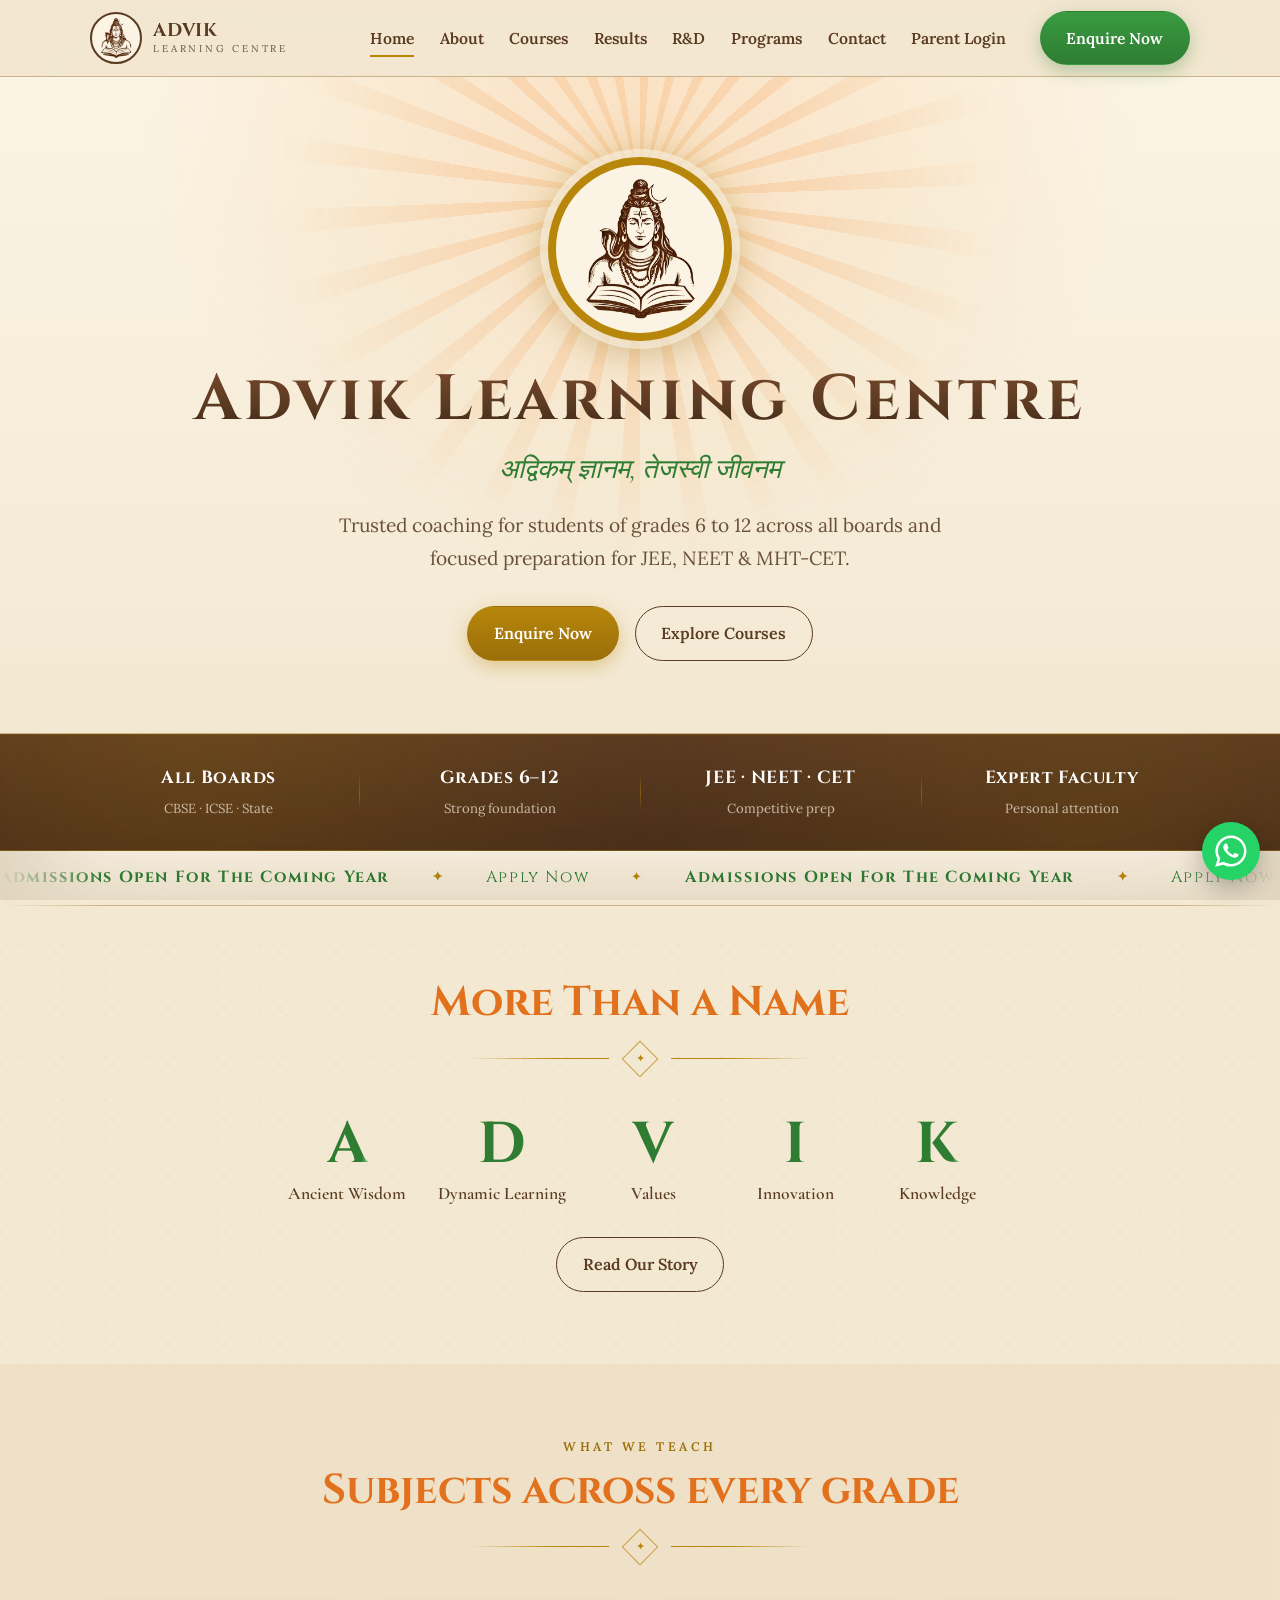
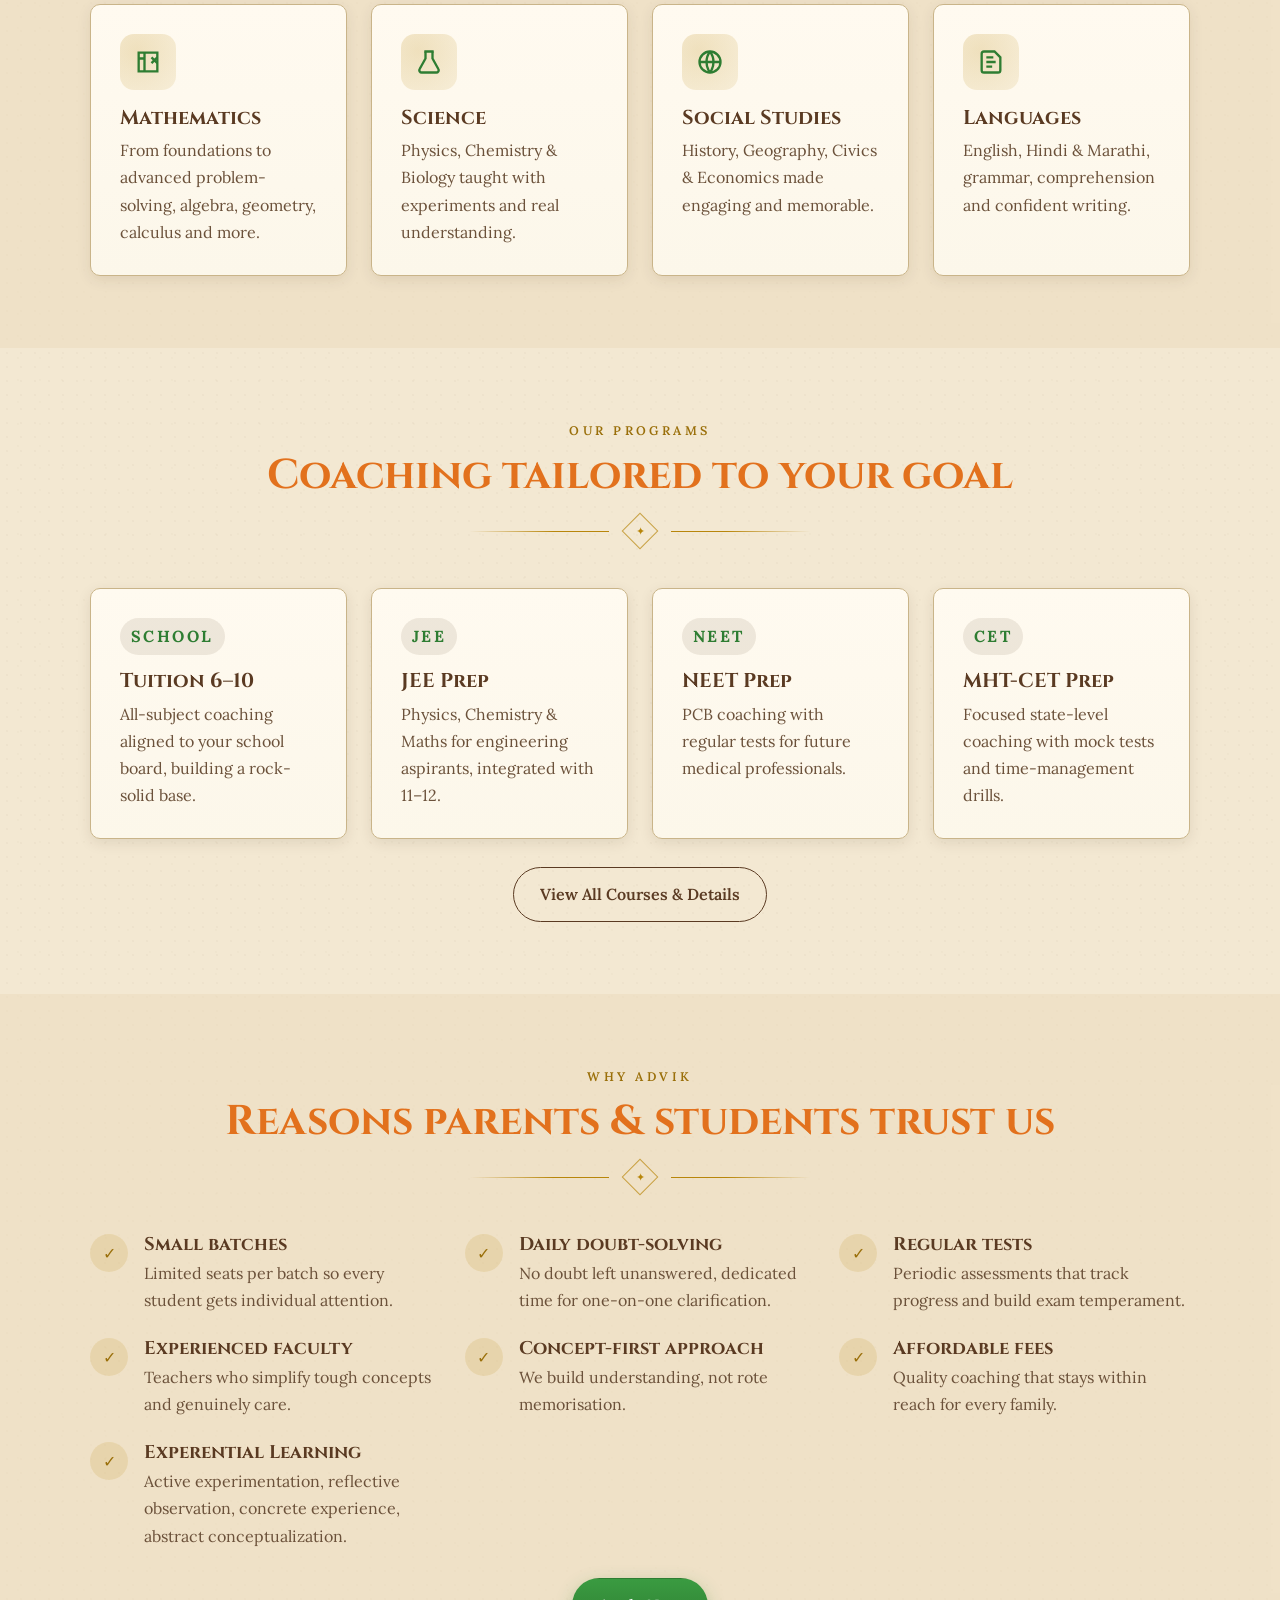
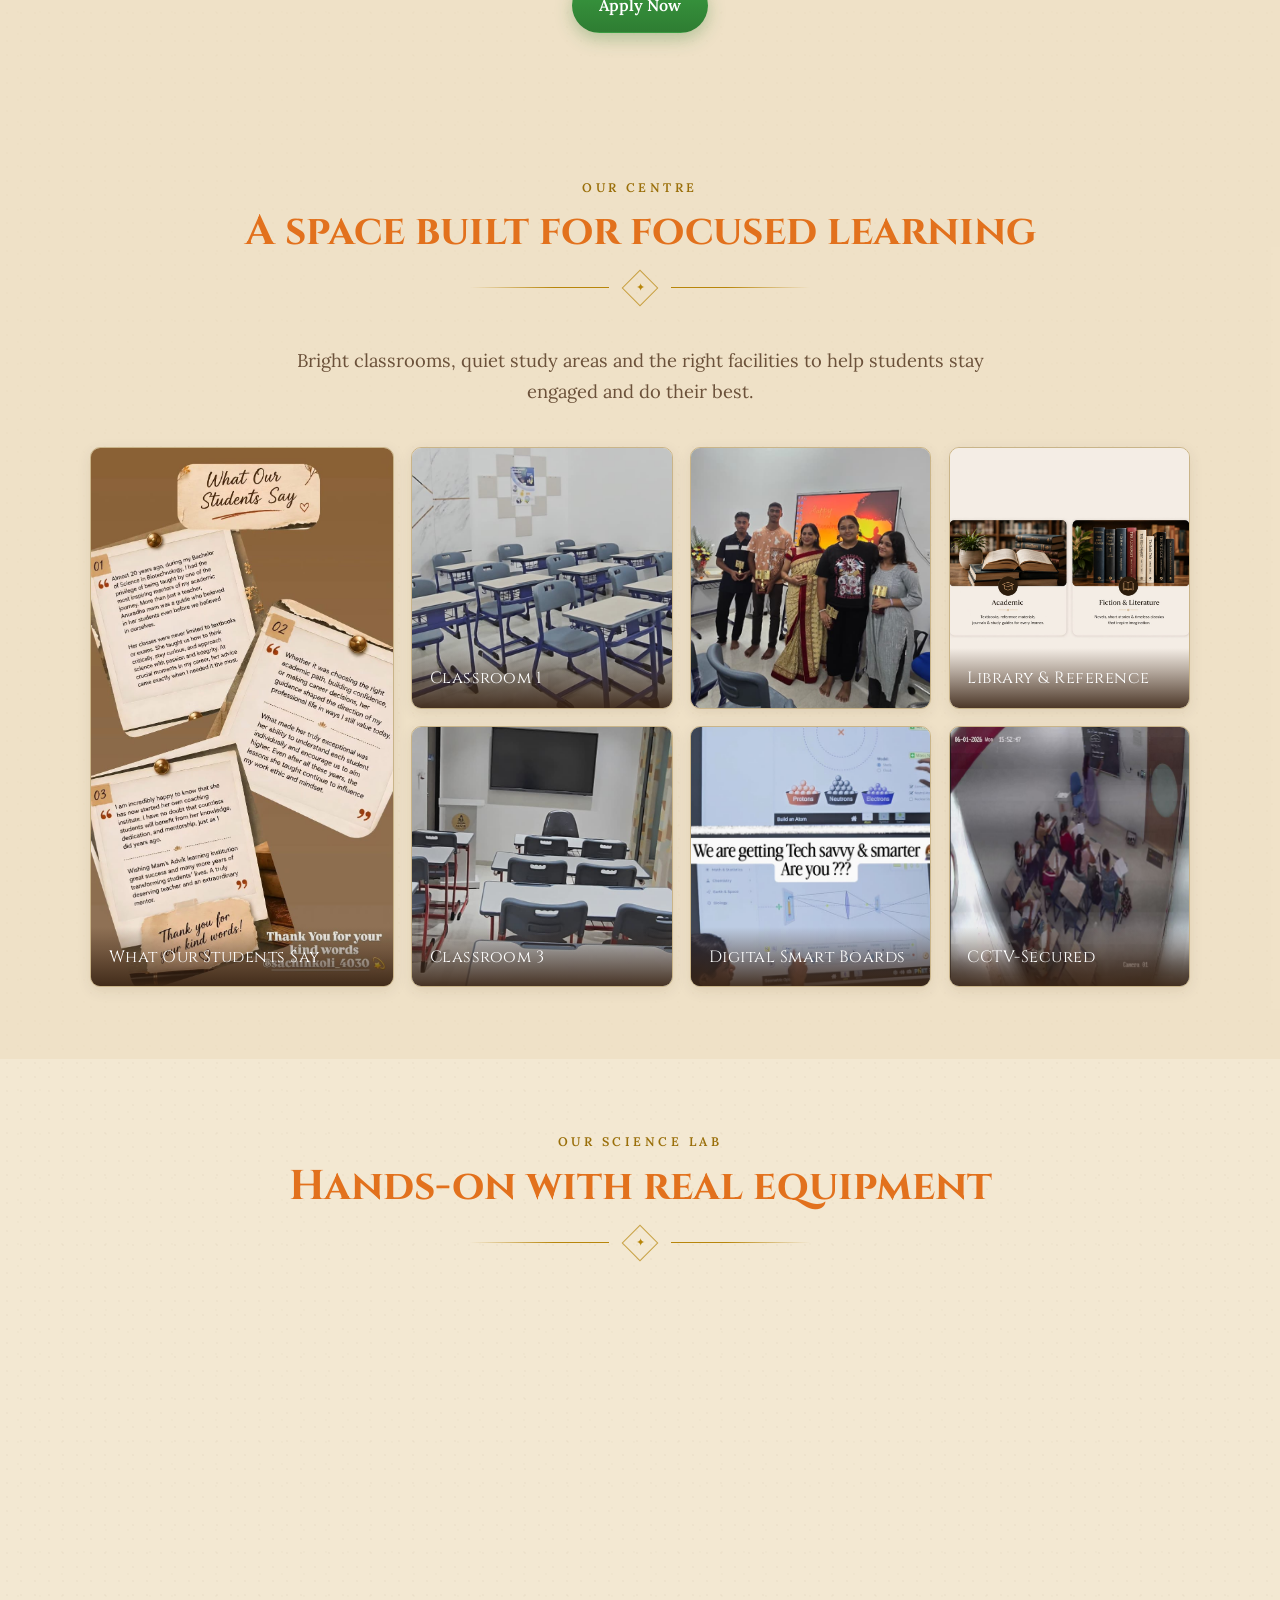
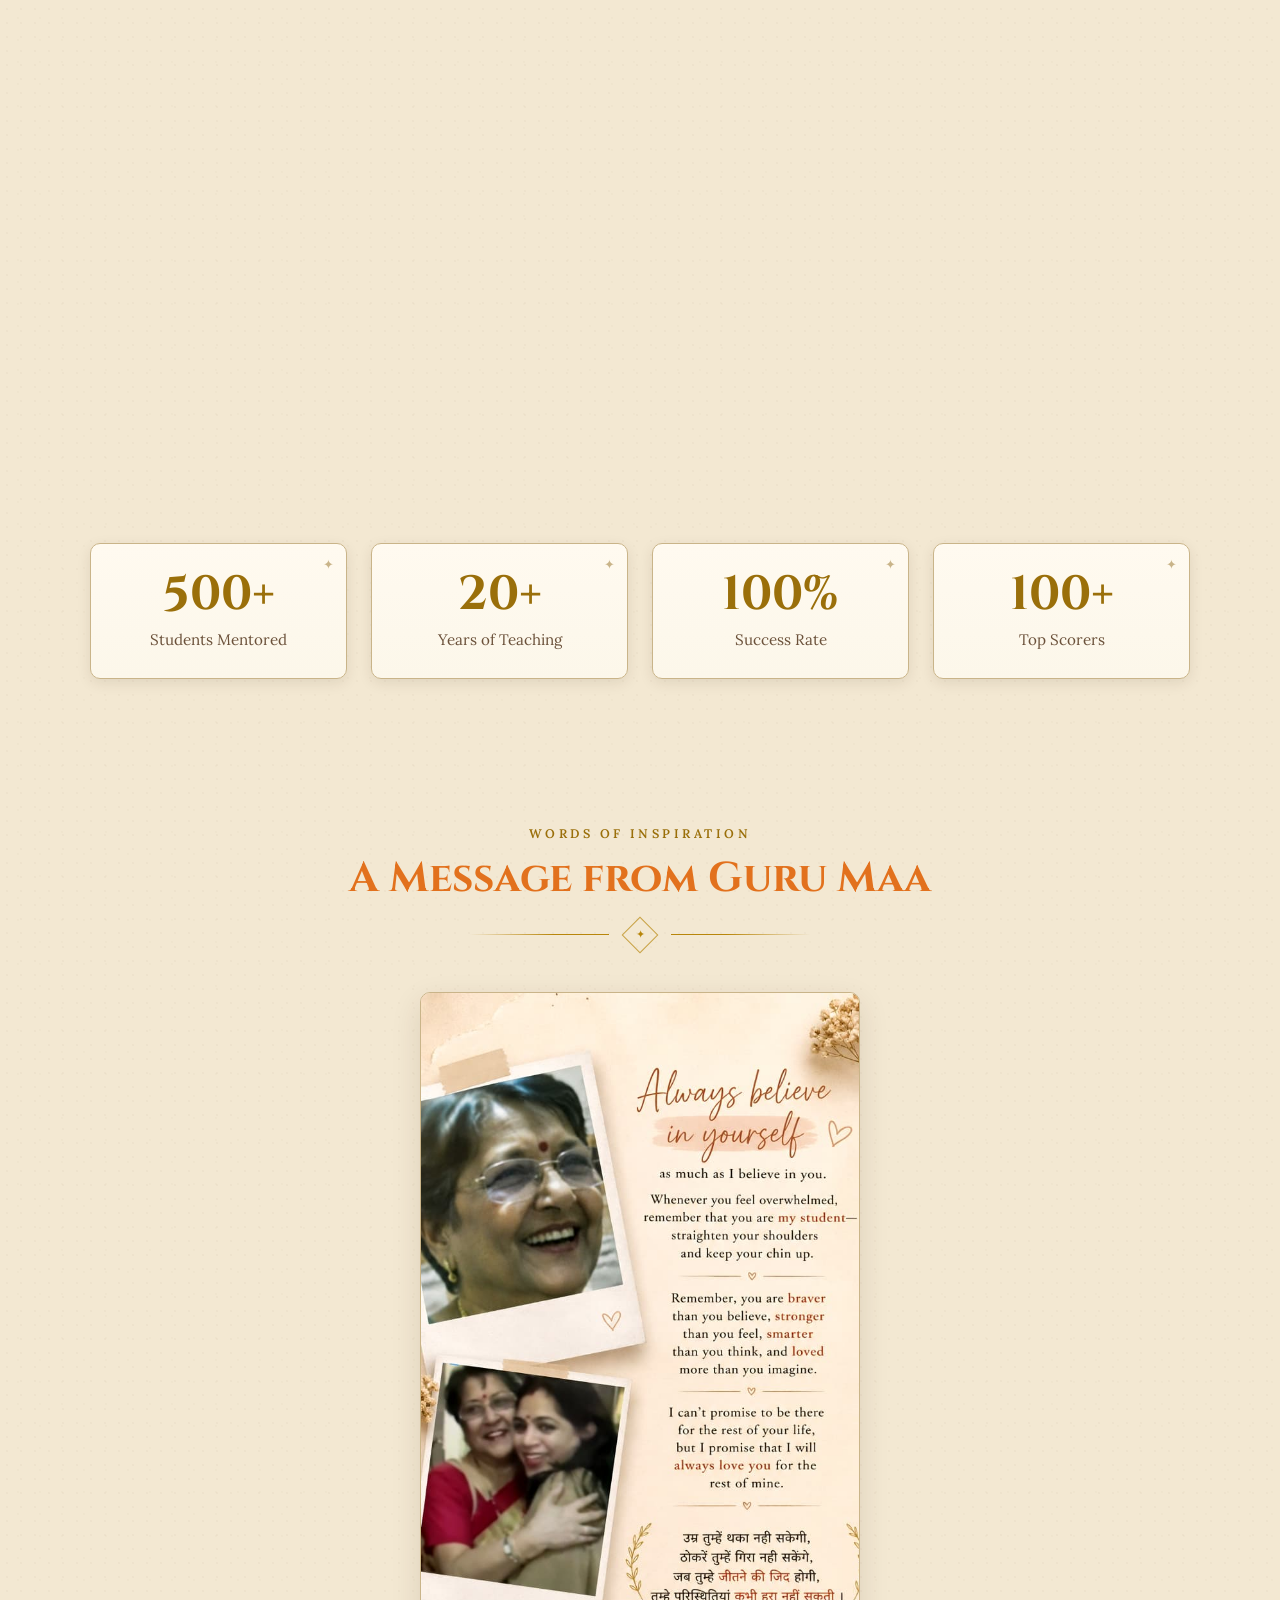
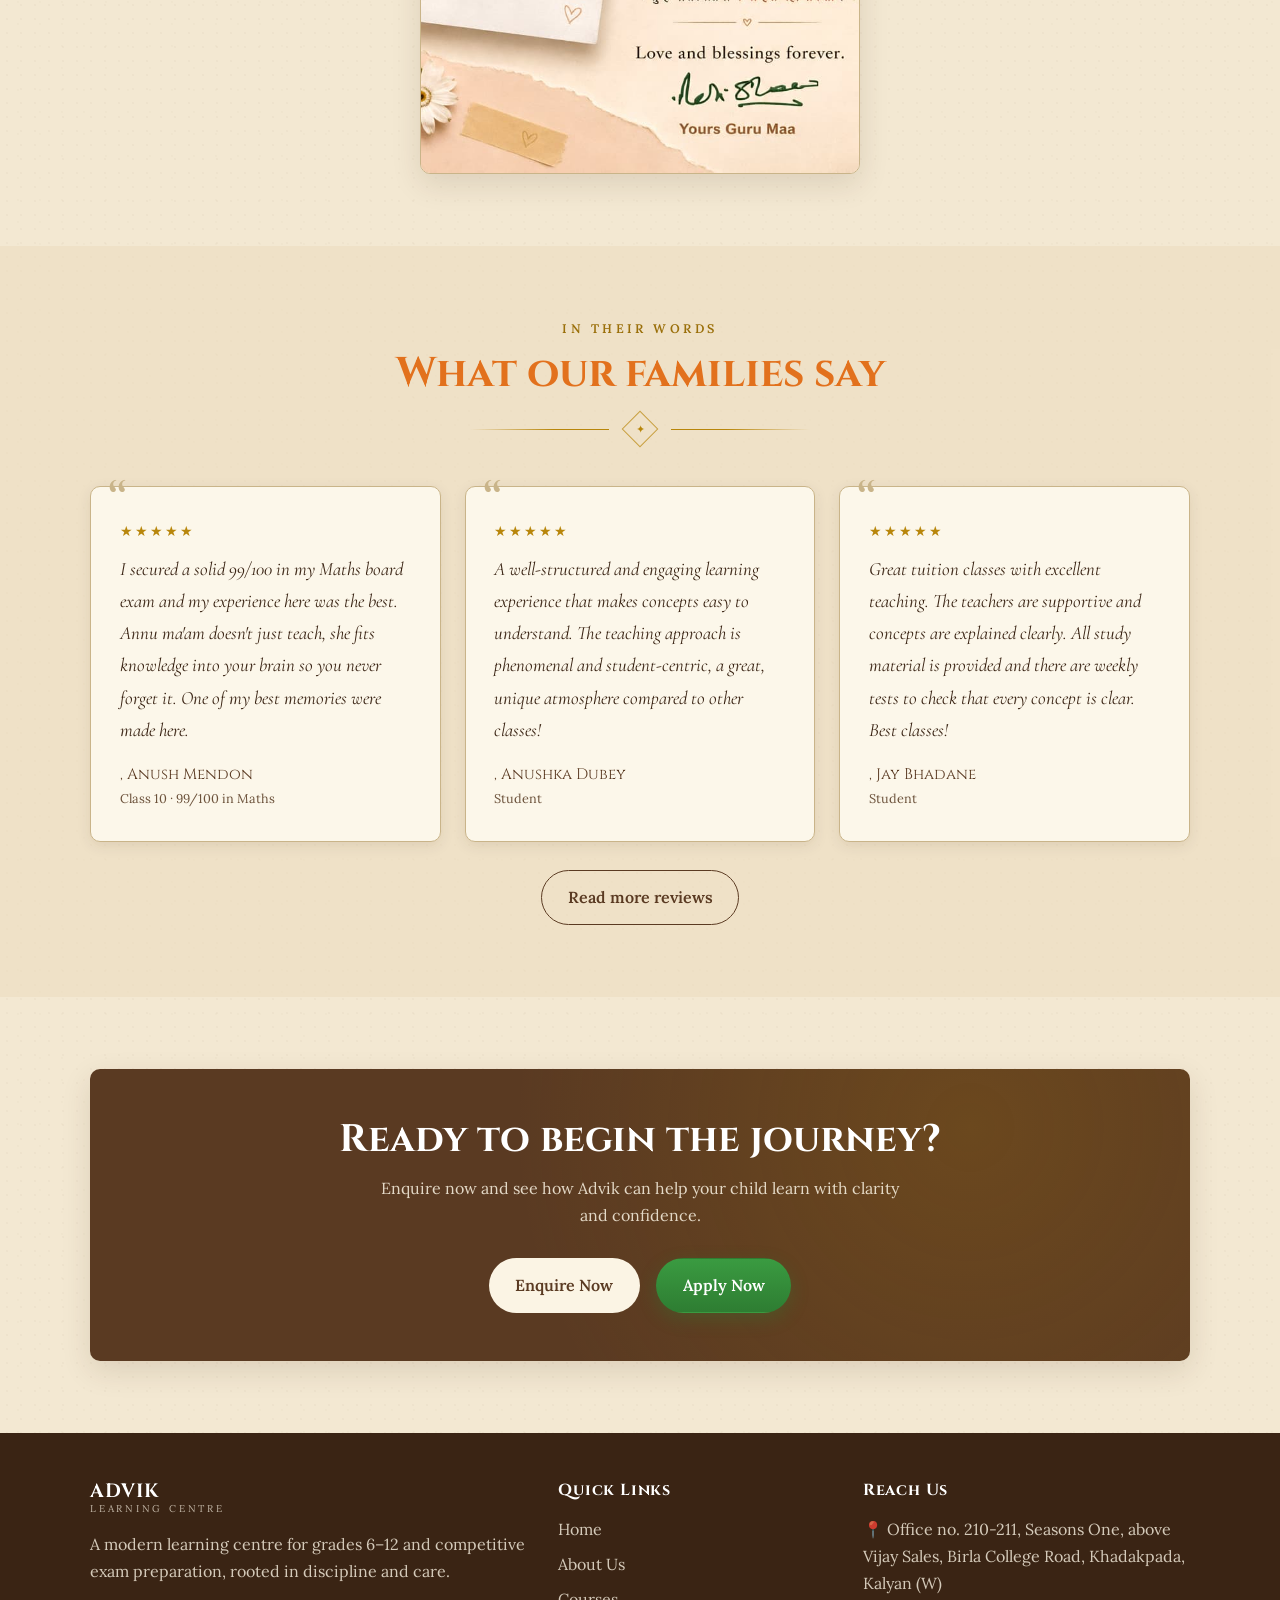
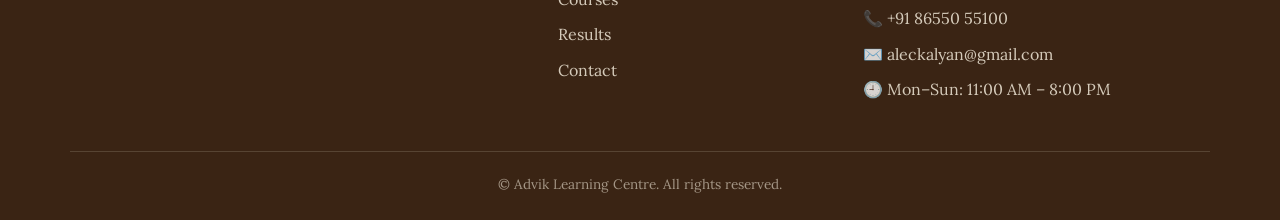
==== commit 2b8b000b: "Add Enquire Now + green Apply Now buttons to bottom CTA on all pages" ====
--- a/index.html
+++ b/index.html
@@ -323,7 +323,10 @@
       <div class="cta-band">
         <h2>Ready to begin the journey?</h2>
         <p>Enquire now and see how Advik can help your child learn with clarity and confidence.</p>
-        <a class="btn btn--light" href="contact.html">Enquire Now</a>
+        <div class="hero-actions" style="justify-content:center; margin-top:1.5rem;">
+          <a class="btn btn--light" href="contact.html">Enquire Now</a>
+          <a class="btn btn--green" href="admissions.html">Apply Now</a>
+        </div>
       </div>
     </div>
   </section>
